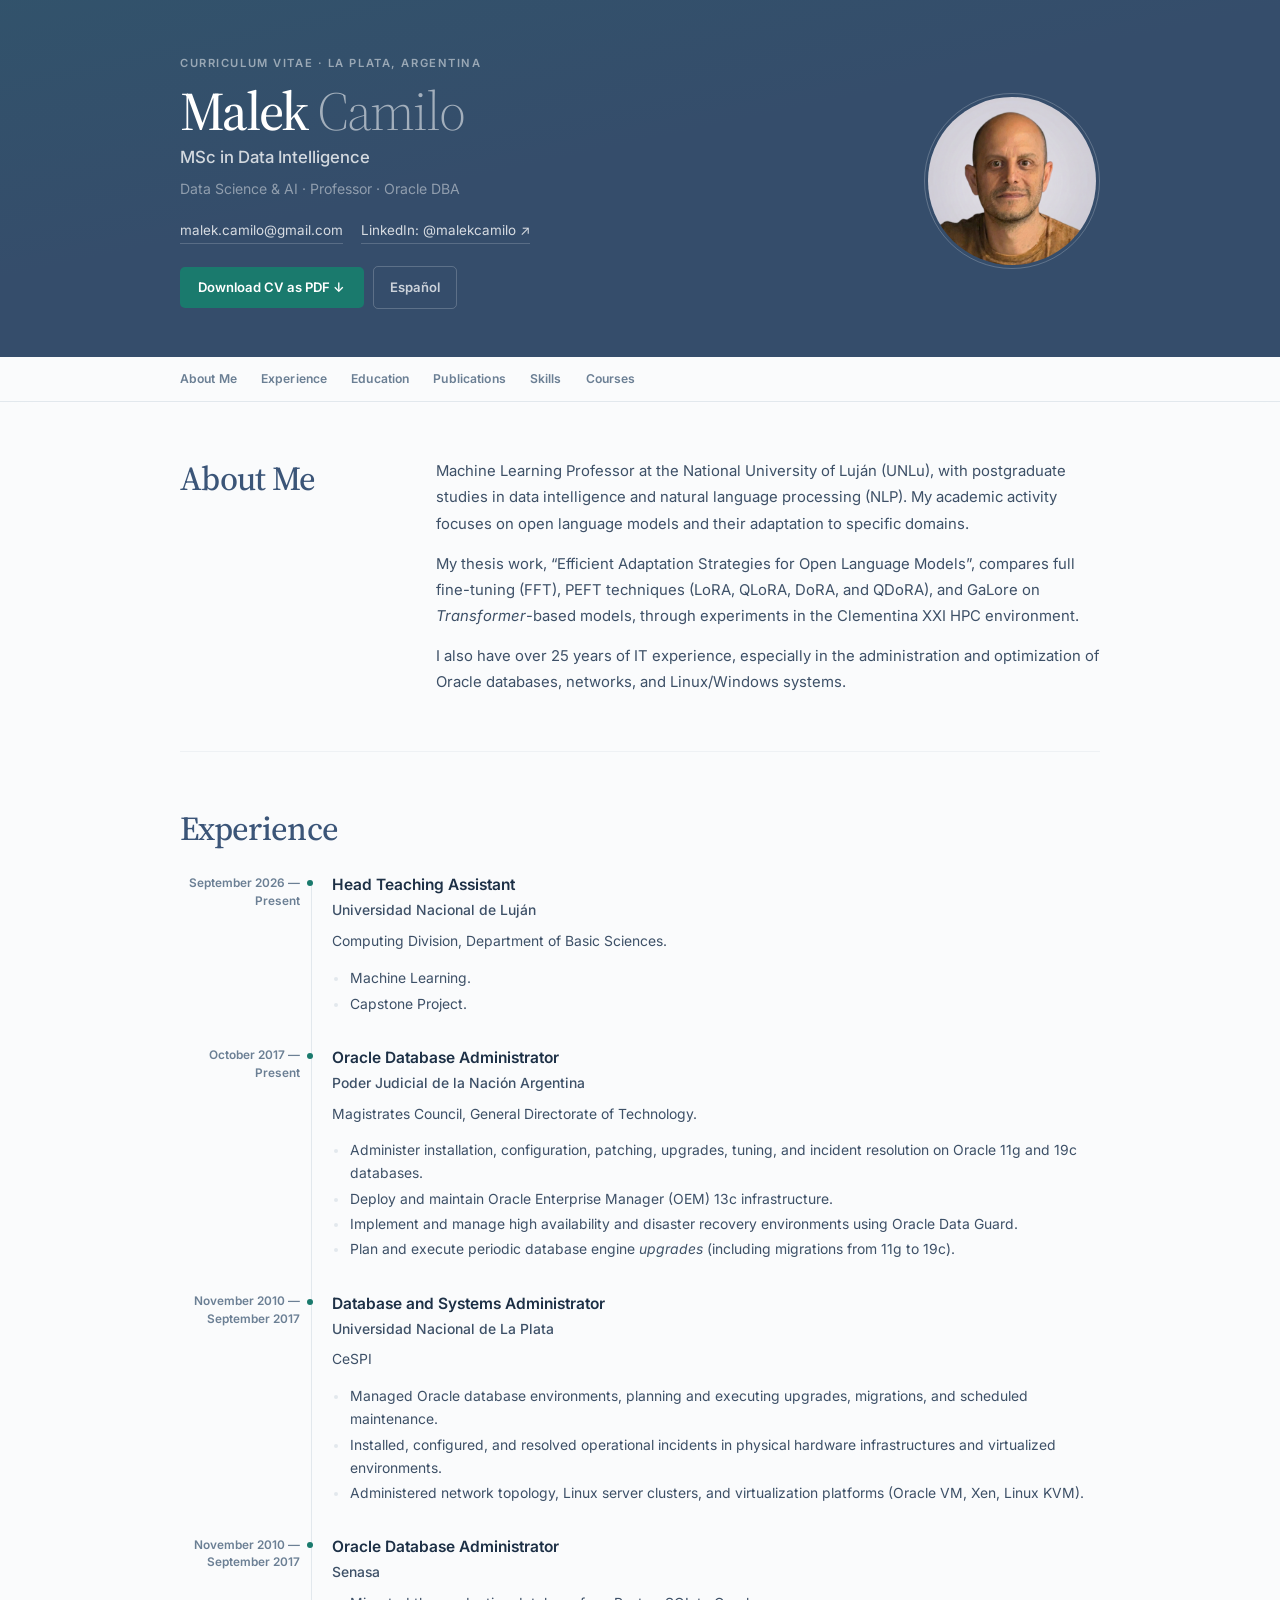
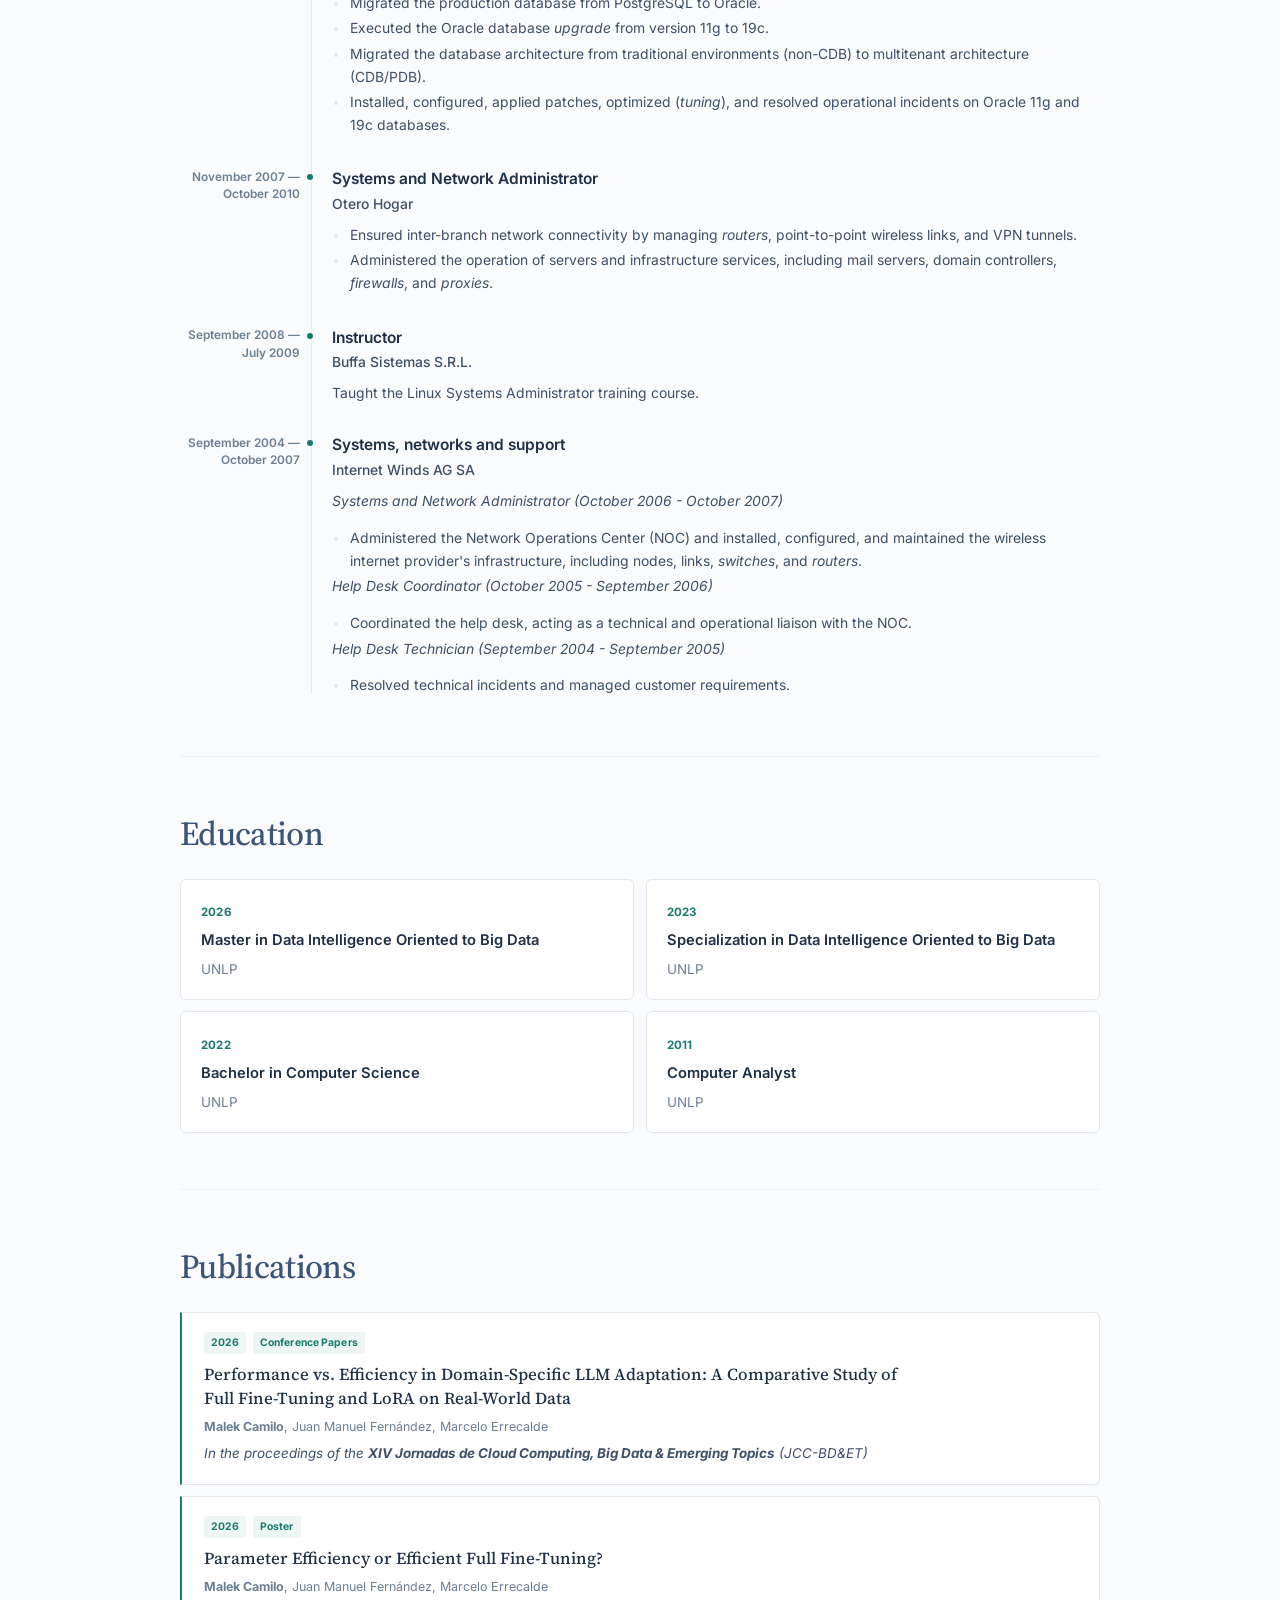
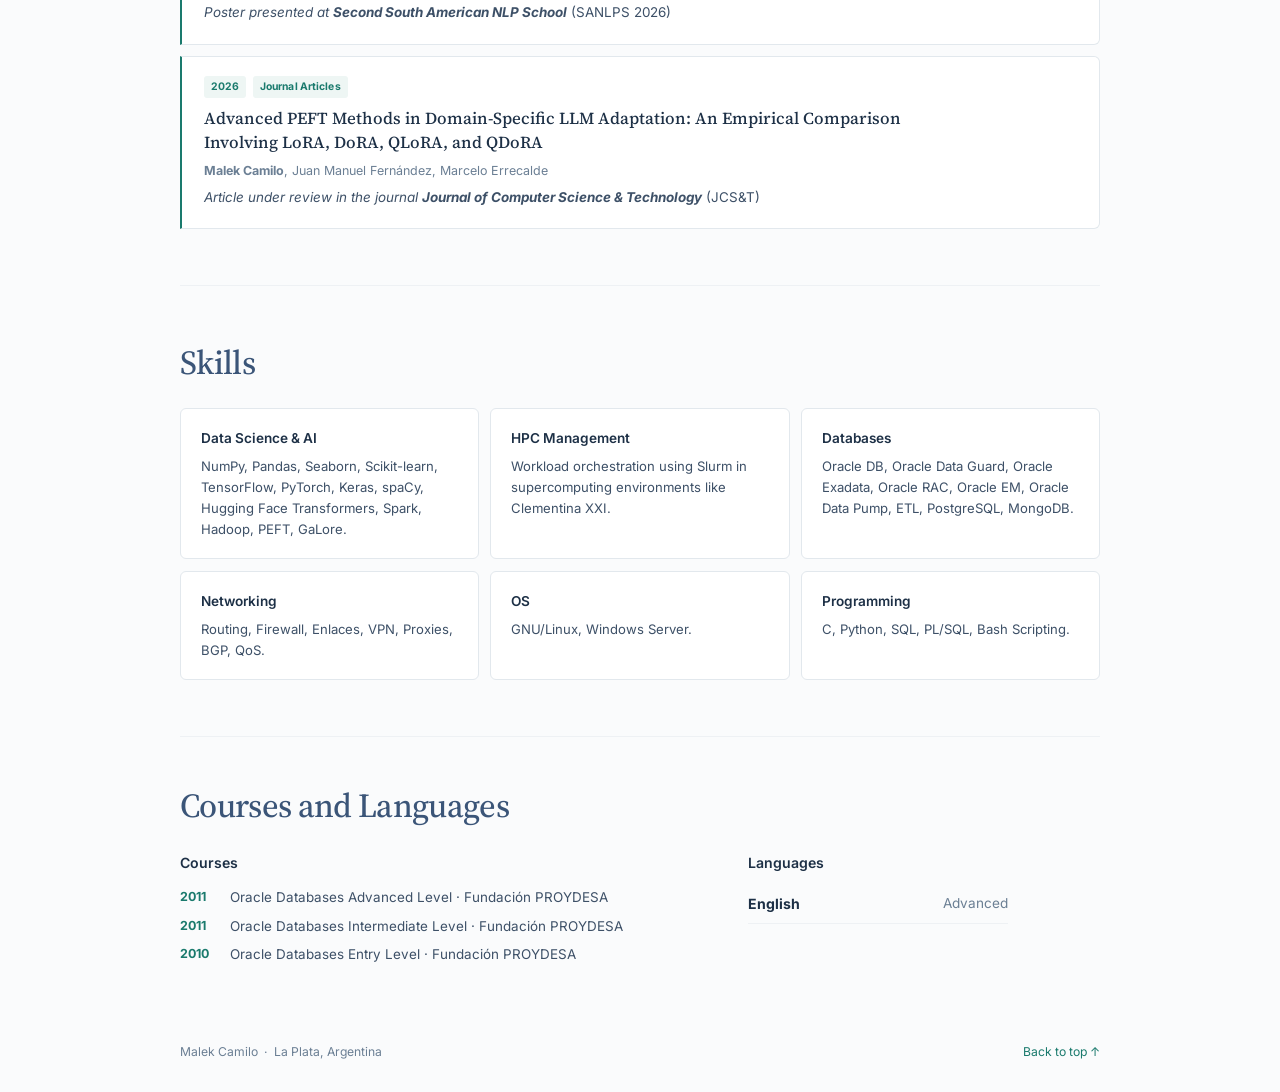
==== en.html @ 3cbecf5c "Publicar CV rev0.2" ====
<!doctype html>
<html lang="en">
<head>
  <meta charset="utf-8">
  <meta name="viewport" content="width=device-width, initial-scale=1">
  <meta name="theme-color" content="#354d6b">
  <meta name="description" content="Machine Learning Professor at the National University of Luján (UNLu), with postgraduate studies in data intelligence and natural language processing (NLP)">
  <meta property="og:title" content="Malek Camilo | CV">
  <meta property="og:description" content="Data Science &amp; AI · Professor · Oracle DBA">
  <title>Malek Camilo | CV</title>
  <link rel="preconnect" href="https://fonts.googleapis.com">
  <link rel="preconnect" href="https://fonts.gstatic.com" crossorigin>
  <link rel="stylesheet" href="styles.css">
</head>
<body>
  <a class="skip-link" href="#contenido">Skip to content</a>

  <header class="hero">
    <div class="hero-inner">
      <div class="hero-copy">
        <p class="eyebrow">Curriculum vitae · La Plata, Argentina</p>
        <h1>Malek <span>Camilo</span></h1>
        <p class="headline">MSc in Data Intelligence</p>
        <p class="hero-summary">Data Science &amp; AI · Professor · Oracle DBA</p>
        <div class="contact-links" aria-label="Contact information">
          <a href="mailto:malek.camilo@gmail.com">malek.camilo@gmail.com</a>
          <a href="https://www.linkedin.com/in/malekcamilo/" target="_blank" rel="noopener noreferrer">LinkedIn: @malekcamilo ↗</a>
        </div>
        <div class="hero-actions">
          <a class="download-button" href="cv_en.pdf" download>Download CV as PDF ↓</a>
          <a class="lang-button" href="index.html">Español</a>
        </div>
      </div>
      <figure class="portrait">
        <img src="assets/malek_gris_claro.png" alt="Portrait of Malek Camilo" width="400" height="400">
      </figure>
    </div>
  </header>

  <nav class="site-nav" aria-label="CV Sections">
    <div class="nav-inner"><a href="#perfil">About Me</a><a href="#experiencia">Experience</a><a href="#formacion">Education</a><a href="#publicaciones">Publications</a><a href="#habilidades">Skills</a><a href="#cursos">Courses</a></div>
  </nav>

  <main id="contenido" class="page">
    <section id="perfil" class="section profile-section"><div class="section-heading"><h2>About Me</h2></div><div class="profile-copy"><p>Machine Learning Professor at the National University of Luján (UNLu), with postgraduate studies in data intelligence and natural language processing (NLP). My academic activity focuses on open language models and their adaptation to specific domains.</p><p>My thesis work, “Efficient Adaptation Strategies for Open Language Models”, compares full fine-tuning (FFT), PEFT techniques (LoRA, QLoRA, DoRA, and QDoRA), and GaLore on <em>Transformer</em>-based models, through experiments in the Clementina XXI HPC environment.</p><p>I also have over 25 years of IT experience, especially in the administration and optimization of Oracle databases, networks, and Linux/Windows systems.</p></div></section>
<section id="experiencia" class="section"><div class="section-heading"><h2>Experience</h2></div><div class="timeline"><article class="timeline-item"><div class="timeline-date">September 2026 — Present</div><div class="timeline-content"><h3>Head Teaching Assistant</h3><p class="organization">Universidad Nacional de Luján</p><p>Computing Division, Department of Basic Sciences.</p><ul><li>Machine Learning.</li><li>Capstone Project.</li></ul></div></article><article class="timeline-item"><div class="timeline-date">October 2017 — Present</div><div class="timeline-content"><h3>Oracle Database Administrator</h3><p class="organization">Poder Judicial de la Nación Argentina</p><p>Magistrates Council, General Directorate of Technology.</p><ul><li>Administer installation, configuration, patching, upgrades, tuning, and incident resolution on Oracle 11g and 19c databases.</li><li>Deploy and maintain Oracle Enterprise Manager (OEM) 13c infrastructure.</li><li>Implement and manage high availability and disaster recovery environments using Oracle Data Guard.</li><li>Plan and execute periodic database engine <em>upgrades</em> (including migrations from 11g to 19c).</li></ul></div></article><article class="timeline-item"><div class="timeline-date">November 2010 — September 2017</div><div class="timeline-content"><h3>Database and Systems Administrator</h3><p class="organization">Universidad Nacional de La Plata</p><p>CeSPI</p><ul><li>Managed Oracle database environments, planning and executing upgrades, migrations, and scheduled maintenance.</li><li>Installed, configured, and resolved operational incidents in physical hardware infrastructures and virtualized environments.</li><li>Administered network topology, Linux server clusters, and virtualization platforms (Oracle VM, Xen, Linux KVM).</li></ul></div></article><article class="timeline-item"><div class="timeline-date">November 2010 — September 2017</div><div class="timeline-content"><h3>Oracle Database Administrator</h3><p class="organization">Senasa</p><ul><li>Migrated the production database from PostgreSQL to Oracle.</li><li>Executed the Oracle database <em>upgrade</em> from version 11g to 19c.</li><li>Migrated the database architecture from traditional environments (non-CDB) to multitenant architecture (CDB/PDB).</li><li>Installed, configured, applied patches, optimized (<em>tuning</em>), and resolved operational incidents on Oracle 11g and 19c databases.</li></ul></div></article><article class="timeline-item"><div class="timeline-date">November 2007 — October 2010</div><div class="timeline-content"><h3>Systems and Network Administrator</h3><p class="organization">Otero Hogar</p><ul><li>Ensured inter-branch network connectivity by managing <em>routers</em>, point-to-point wireless links, and VPN tunnels.</li><li>Administered the operation of servers and infrastructure services, including mail servers, domain controllers, <em>firewalls</em>, and <em>proxies</em>.</li></ul></div></article><article class="timeline-item"><div class="timeline-date">September 2008 — July 2009</div><div class="timeline-content"><h3>Instructor</h3><p class="organization">Buffa Sistemas S.R.L.</p><p>Taught the Linux Systems Administrator training course.</p></div></article><article class="timeline-item"><div class="timeline-date">September 2004 — October 2007</div><div class="timeline-content"><h3>Systems, networks and support</h3><p class="organization">Internet Winds AG SA</p><p><em>Systems and Network Administrator (October 2006 - October 2007)</em></p><ul><li>Administered the Network Operations Center (NOC) and installed, configured, and maintained the wireless internet provider&#x27;s infrastructure, including nodes, links, <em>switches</em>, and <em>routers</em>.</li></ul><p><em>Help Desk Coordinator (October 2005 - September 2006)</em></p><ul><li>Coordinated the help desk, acting as a technical and operational liaison with the NOC.</li></ul><p><em>Help Desk Technician (September 2004 - September 2005)</em></p><ul><li>Resolved technical incidents and managed customer requirements.</li></ul></div></article></div></section>
<section id="formacion" class="section"><div class="section-heading"><h2>Education</h2></div><div class="education-grid"><article class="education-card"><span class="year">2026</span><h3>Master in Data Intelligence Oriented to Big Data</h3><p>UNLP</p></article><article class="education-card"><span class="year">2023</span><h3>Specialization in Data Intelligence Oriented to Big Data</h3><p>UNLP</p></article><article class="education-card"><span class="year">2022</span><h3>Bachelor in Computer Science</h3><p>UNLP</p></article><article class="education-card"><span class="year">2011</span><h3>Computer Analyst</h3><p>UNLP</p></article></div></section>
<section id="publicaciones" class="section"><div class="section-heading"><h2>Publications</h2></div><div class="publication-list"><article class="publication-card"><div class="publication-meta"><span>2026</span><span>Conference Papers</span></div><h3>Performance vs. Efficiency in Domain-Specific LLM Adaptation: A Comparative Study of Full Fine-Tuning and LoRA on Real-World Data</h3><p class="authors"><strong>Malek Camilo</strong>, Juan Manuel Fernández, Marcelo Errecalde</p><p><em>In the proceedings of the <strong>XIV Jornadas de Cloud Computing, Big Data &amp; Emerging Topics</strong> (JCC-BD&amp;ET)</em></p></article><article class="publication-card"><div class="publication-meta"><span>2026</span><span>Poster</span></div><h3>Parameter Efficiency or Efficient Full Fine-Tuning?</h3><p class="authors"><strong>Malek Camilo</strong>, Juan Manuel Fernández, Marcelo Errecalde</p><p><em>Poster presented at <strong>Second South American NLP School</strong></em> (SANLPS 2026)</p></article><article class="publication-card"><div class="publication-meta"><span>2026</span><span>Journal Articles</span></div><h3>Advanced PEFT Methods in Domain-Specific LLM Adaptation: An Empirical Comparison Involving LoRA, DoRA, QLoRA, and QDoRA</h3><p class="authors"><strong>Malek Camilo</strong>, Juan Manuel Fernández, Marcelo Errecalde</p><p><em>Article under review in the journal <strong>Journal of Computer Science &amp; Technology</strong></em> (JCS&amp;T)</p></article></div></section>
<section id="habilidades" class="section"><div class="section-heading"><h2>Skills</h2></div><div class="skills-grid"><article class="skill-card"><h3>Data Science &amp; AI</h3><p>NumPy, Pandas, Seaborn, Scikit-learn, TensorFlow, PyTorch, Keras, spaCy, Hugging Face Transformers, Spark, Hadoop, PEFT, GaLore.</p></article><article class="skill-card"><h3>HPC Management</h3><p>Workload orchestration using Slurm in supercomputing environments like Clementina XXI.</p></article><article class="skill-card"><h3>Databases</h3><p>Oracle DB, Oracle Data Guard, Oracle Exadata, Oracle RAC, Oracle EM, Oracle Data Pump, ETL, PostgreSQL, MongoDB.</p></article><article class="skill-card"><h3>Networking</h3><p>Routing, Firewall, Enlaces, VPN, Proxies, BGP, QoS.</p></article><article class="skill-card"><h3>OS</h3><p>GNU/Linux, Windows Server.</p></article><article class="skill-card"><h3>Programming</h3><p>C, Python, SQL, PL/SQL, Bash Scripting.</p></article></div></section>
<section id="cursos" class="section compact-section"><div class="section-heading"><h2>Courses and Languages</h2></div><div class="two-column"><div><h3 class="subheading">Courses</h3><ul class="plain-list"><li><span>2011</span>Oracle Databases Advanced Level · Fundación PROYDESA</li><li><span>2011</span>Oracle Databases Intermediate Level · Fundación PROYDESA</li><li><span>2010</span>Oracle Databases Entry Level · Fundación PROYDESA</li></ul></div><div><h3 class="subheading">Languages</h3><p class="language-line"><strong>English</strong><span>Advanced</span></p></div></div></section>
  </main>

  <footer class="footer">
    <p>Malek Camilo <span>·</span> La Plata, Argentina</p>
    <a href="#contenido">Back to top ↑</a>
  </footer>
  <script>
    let currentPath = window.location.pathname;

    async function navigate(url, push = true) {
      const res = await fetch(url);
      if (!res.ok) throw new Error('Fetch failed');
      const text = await res.text();
      const doc = new DOMParser().parseFromString(text, 'text/html');
      
      const updateDOM = () => {
        document.title = doc.title;
        document.documentElement.lang = doc.documentElement.lang;
        document.querySelector('.hero-copy').innerHTML = doc.querySelector('.hero-copy').innerHTML;
        document.querySelector('nav').innerHTML = doc.querySelector('nav').innerHTML;
        document.querySelector('main').innerHTML = doc.querySelector('main').innerHTML;
        document.querySelector('.footer').innerHTML = doc.querySelector('.footer').innerHTML;
        if (push) {
          window.history.pushState({}, '', url);
        }
        currentPath = window.location.pathname;
      };

      if (document.startViewTransition) {
        document.startViewTransition(updateDOM);
      } else {
        updateDOM();
      }
    }

    document.addEventListener('click', async (e) => {
      const btn = e.target.closest('.lang-button');
      if (btn) {
        e.preventDefault();
        try {
          await navigate(btn.href);
        } catch (err) {
          window.location.href = btn.href;
        }
      }
    });

    window.addEventListener('popstate', () => {
      if (window.location.pathname !== currentPath) {
        currentPath = window.location.pathname;
        navigate(window.location.href, false).catch(() => {
          window.location.reload();
        });
      }
    });
  </script>
</body>
</html>
---- styles.css ----
@import url('https://fonts.googleapis.com/css2?family=Source+Serif+4:ital,opsz,wght@0,8..60,300;0,8..60,400;0,8..60,500;0,8..60,600;1,8..60,400&family=Inter:wght@400;500;600;700&display=swap');

:root {
  color-scheme: light;
  --navy: #3b5578;
  --ink: #1d3046;
  --body: #3d5067;
  --muted: #6b7f94;
  --accent: #1a7a6d;
  --accent-hover: #15655a;
  --accent-bg: #eef6f4;
  --paper: #fafbfc;
  --card: #ffffff;
  --line: #e2e8ed;
  --line-light: #eef1f4;
  --white: #ffffff;
  --hero-bg: #354d6b;
  --serif: 'Source Serif 4', Georgia, 'Times New Roman', serif;
  --sans: Inter, 'Segoe UI', Roboto, Arial, sans-serif;
  --page-width: 920px;
  --page-gutter: 2rem;
}

*, *::before, *::after { box-sizing: border-box; }

html {
  scroll-behavior: smooth;
  scroll-padding-top: 4rem;
}

body {
  margin: 0;
  background: var(--paper);
  color: var(--body);
  font-family: var(--sans);
  font-size: 15.5px;
  line-height: 1.72;
  -webkit-font-smoothing: antialiased;
  text-rendering: optimizeLegibility;
}

a { color: inherit; }
a:focus-visible, button:focus-visible {
  outline: 2px solid var(--accent);
  outline-offset: 3px;
}

.skip-link {
  position: absolute;
  z-index: 10;
  top: -4rem;
  left: 1rem;
  padding: .6rem 1rem;
  background: var(--white);
  color: var(--navy);
  border-radius: 4px;
  font-size: .85rem;
}
.skip-link:focus { top: 1rem; }

/* ── Hero ── */
.hero {
  position: relative;
  background: var(--hero-bg);
  color: var(--white);
  overflow: hidden;
}
.hero::before {
  content: '';
  position: absolute;
  inset: 0;
  background:
    linear-gradient(168deg,
      rgba(26, 122, 109, .12) 0%,
      transparent 45%);
  pointer-events: none;
}
.hero-inner {
  position: relative;
  z-index: 1;
  display: grid;
  grid-template-columns: minmax(0, 1fr) auto;
  gap: 3rem;
  align-items: center;
  width: min(var(--page-width), calc(100% - var(--page-gutter) * 2));
  margin: 0 auto;
  padding: 3.4rem 0 3rem;
}
.portrait {
  width: 11rem;
  aspect-ratio: 1;
  margin: 0;
  padding: 3px;
  border: 1px solid rgba(255,255,255,.22);
  border-radius: 50%;
}
.portrait img {
  display: block;
  width: 100%;
  height: 100%;
  border-radius: 50%;
  object-fit: cover;
  object-position: center 41%;
  view-transition-name: hero-portrait;
}
.eyebrow {
  margin: 0 0 .5rem;
  font-size: .7rem;
  font-weight: 600;
  letter-spacing: .14em;
  text-transform: uppercase;
  color: rgba(255,255,255,.5);
}
h1, h2, h3, p { margin-top: 0; }
h1 {
  margin-bottom: .12rem;
  font-family: var(--serif);
  font-size: clamp(2.4rem, 4.5vw, 3.4rem);
  font-weight: 500;
  letter-spacing: -.035em;
  line-height: 1.1;
}
h1 span { color: rgba(255,255,255,.55); font-weight: 300; }
.headline {
  margin-bottom: .3rem;
  color: rgba(255,255,255,.78);
  font-size: 1.05rem;
  font-weight: 500;
}
.hero-summary {
  margin-bottom: 1.1rem;
  color: rgba(255,255,255,.45);
  font-size: .88rem;
}
.contact-links {
  display: flex;
  flex-wrap: wrap;
  gap: .4rem 1.1rem;
}
.contact-links a {
  color: rgba(255,255,255,.8);
  font-size: .84rem;
  text-decoration: none;
  border-bottom: 1px solid rgba(255,255,255,.18);
  padding-bottom: 1px;
  transition: color .15s, border-color .15s;
}
.contact-links a:hover {
  color: #fff;
  border-color: rgba(255,255,255,.5);
}
.hero-actions {
  display: flex;
  flex-wrap: wrap;
  align-items: center;
  gap: .6rem;
  margin-top: 1.4rem;
}
.download-button {
  display: inline-block;
  padding: .6rem 1.15rem;
  border: none;
  border-radius: 5px;
  background: var(--accent);
  color: #fff;
  font: inherit;
  font-size: .82rem;
  font-weight: 600;
  text-decoration: none;
  cursor: pointer;
  transition: background .15s;
}
.download-button:hover { background: var(--accent-hover); }
.lang-button {
  display: inline-block;
  padding: .55rem 1rem;
  border: 1px solid rgba(255,255,255,.2);
  border-radius: 5px;
  background: transparent;
  color: rgba(255,255,255,.75);
  font: inherit;
  font-size: .82rem;
  font-weight: 600;
  text-decoration: none;
  cursor: pointer;
  transition: color .15s, border-color .15s, background .15s;
}
.lang-button:hover {
  color: #fff;
  border-color: rgba(255,255,255,.45);
  background: rgba(255,255,255,.06);
}

/* ── Navigation ── */
.site-nav {
  position: sticky;
  z-index: 5;
  top: 0;
  border-bottom: 1px solid var(--line);
  background: rgba(250, 251, 252, .92);
  backdrop-filter: blur(14px);
  -webkit-backdrop-filter: blur(14px);
}
.nav-inner {
  display: flex;
  width: min(var(--page-width), calc(100% - var(--page-gutter) * 2));
  margin: 0 auto;
  gap: 1.5rem;
  overflow-x: auto;
  scrollbar-width: thin;
}
.nav-inner a {
  flex: 0 0 auto;
  padding: .75rem 0;
  color: var(--muted);
  font-size: .76rem;
  font-weight: 600;
  text-decoration: none;
  letter-spacing: .01em;
  transition: color .12s;
}
.nav-inner a:hover { color: var(--accent); }

/* ── Page layout ── */
.page {
  width: min(var(--page-width), calc(100% - var(--page-gutter) * 2));
  margin: 0 auto;
}
.section {
  padding: 3.5rem 0;
  border-bottom: 1px solid var(--line-light);
}
.section:last-child { border-bottom: none; }
.section-heading { margin-bottom: 1.6rem; }
h2 {
  margin-bottom: 0;
  color: var(--navy);
  font-family: var(--serif);
  font-size: clamp(1.65rem, 2.8vw, 2.1rem);
  font-weight: 500;
  letter-spacing: -.02em;
  line-height: 1.2;
}

/* ── Profile ── */
.profile-section {
  display: grid;
  grid-template-columns: minmax(160px, .65fr) minmax(0, 2fr);
  gap: 2.5rem;
}
.profile-section .section-heading { margin-bottom: 0; }
.profile-copy p {
  margin-bottom: .9rem;
  color: var(--body);
  font-size: .93rem;
  line-height: 1.75;
}
.profile-copy p:last-child { margin-bottom: 0; }

/* ── Timeline (Experience) ── */
.timeline { position: relative; }
.timeline::before {
  position: absolute;
  top: .35rem;
  bottom: .35rem;
  left: 8.2rem;
  width: 1px;
  background: var(--line);
  content: '';
}
.timeline-item {
  position: relative;
  display: grid;
  grid-template-columns: 7.5rem minmax(0, 1fr);
  gap: 2rem;
  padding-bottom: 1.8rem;
}
.timeline-item:last-child { padding-bottom: 0; }
.timeline-item::before {
  position: absolute;
  top: .38rem;
  left: 7.95rem;
  width: 6px;
  height: 6px;
  border-radius: 50%;
  background: var(--accent);
  content: '';
}
.timeline-date {
  padding-top: .03rem;
  color: var(--muted);
  font-size: .74rem;
  font-weight: 600;
  line-height: 1.5;
  text-align: right;
}
.timeline-content h3 {
  margin-bottom: .2rem;
  color: var(--ink);
  font-size: .97rem;
  font-weight: 600;
  line-height: 1.4;
}
.organization {
  margin-bottom: .5rem;
  color: var(--muted);
  font-size: .84rem;
  font-weight: 500;
}
.timeline-content p, .timeline-content li {
  color: var(--body);
  font-size: .87rem;
  line-height: 1.65;
}
.timeline-content p:last-child { margin-bottom: 0; }
.timeline-content ul { margin: .4rem 0 0; padding-left: 1.05rem; }
.timeline-content li { margin: .15rem 0; padding-left: .1rem; }
.timeline-content li::marker { color: var(--line); }

/* ── Education ── */
.education-grid {
  display: grid;
  grid-template-columns: repeat(2, minmax(0, 1fr));
  gap: .7rem;
}
.education-card {
  padding: 1.15rem 1.25rem;
  border: 1px solid var(--line);
  border-radius: 6px;
  background: var(--card);
}
.year {
  display: inline-block;
  margin-bottom: .35rem;
  color: var(--accent);
  font-size: .72rem;
  font-weight: 700;
  letter-spacing: .02em;
}
.education-card h3 {
  margin-bottom: .25rem;
  color: var(--ink);
  font-size: .92rem;
  font-weight: 600;
}
.education-card p { margin-bottom: 0; color: var(--muted); font-size: .84rem; }

/* ── Publications ── */
.publication-list { display: grid; gap: .7rem; }
.publication-card {
  padding: 1.2rem 1.35rem;
  border: 1px solid var(--line);
  border-left: 2px solid var(--accent);
  border-radius: 0 6px 6px 0;
  background: var(--card);
}
.publication-meta {
  display: flex;
  flex-wrap: wrap;
  gap: .4rem;
  margin-bottom: .55rem;
}
.publication-meta span {
  padding: .12rem .45rem;
  border-radius: 3px;
  background: var(--accent-bg);
  color: var(--accent);
  font-size: .65rem;
  font-weight: 700;
  letter-spacing: .01em;
}
.publication-card h3 {
  max-width: 700px;
  margin-bottom: .3rem;
  font-family: var(--serif);
  font-size: 1.05rem;
  font-weight: 500;
  color: var(--ink);
  line-height: 1.45;
}
.publication-card p { margin-bottom: .25rem; color: var(--body); font-size: .84rem; }
.publication-card p:last-child { margin-bottom: 0; }
.authors { font-size: .78rem !important; color: var(--muted) !important; }

/* ── Skills ── */
.skills-grid {
  display: grid;
  grid-template-columns: repeat(3, minmax(0, 1fr));
  gap: .7rem;
}
.skill-card {
  padding: 1.15rem 1.25rem;
  border: 1px solid var(--line);
  border-radius: 6px;
  background: var(--card);
}
.skill-card h3 {
  margin-bottom: .35rem;
  color: var(--ink);
  font-size: .85rem;
  font-weight: 600;
}
.skill-card p {
  margin-bottom: 0;
  color: var(--body);
  font-size: .82rem;
  line-height: 1.6;
}

/* ── Courses & Languages ── */
.compact-section { padding-top: 3rem; padding-bottom: 3rem; }
.two-column { display: grid; grid-template-columns: 1.5fr 1fr; gap: 2.5rem; }
.subheading {
  margin-bottom: .65rem;
  color: var(--ink);
  font-size: .88rem;
  font-weight: 600;
}
.plain-list { margin: 0; padding: 0; list-style: none; }
.plain-list li {
  display: flex;
  gap: .7rem;
  margin: .35rem 0;
  color: var(--body);
  font-size: .84rem;
}
.plain-list li span {
  flex: 0 0 2.4rem;
  color: var(--accent);
  font-weight: 700;
  font-size: .78rem;
}
.language-line {
  display: flex;
  justify-content: space-between;
  max-width: 260px;
  padding: .4rem 0;
  border-bottom: 1px solid var(--line-light);
}
.language-line strong { color: var(--ink); font-size: .88rem; }
.language-line span { color: var(--muted); font-size: .85rem; }

/* ── References ── */
.references-grid {
  display: grid;
  grid-template-columns: repeat(2, minmax(0, 1fr));
  gap: .7rem;
}
.reference-card {
  padding: .95rem 1.1rem;
  border: 1px solid var(--line);
  border-radius: 6px;
  background: var(--card);
}
.reference-card h3 { margin-bottom: .1rem; color: var(--ink); font-size: .88rem; font-weight: 600; }
.reference-card p { margin-bottom: .25rem; color: var(--muted); font-size: .78rem; }
.reference-card .contact-note { color: var(--accent); font-size: .8rem; font-weight: 600; }
.small-caps { font-variant: small-caps; }
.generic-list > * { margin-bottom: .7rem; }

/* ── Footer ── */
.footer {
  display: flex;
  justify-content: space-between;
  width: min(var(--page-width), calc(100% - var(--page-gutter) * 2));
  margin: 0 auto;
  padding: 1.4rem 0 1.8rem;
  color: var(--muted);
  font-size: .76rem;
}
.footer p { margin-bottom: 0; }
.footer p span { padding: 0 .2rem; }
.footer a { color: var(--accent); text-decoration: none; }

/* ── Responsive ── */
@media (max-width: 760px) {
  .hero-inner {
    grid-template-columns: minmax(0, 1fr) 7rem;
    gap: 1.5rem;
    padding: 2.6rem 0 2.2rem;
  }
  .portrait { width: 7rem; }
  .nav-inner { gap: 1.1rem; }
  .page, .footer,
  .hero-inner, .nav-inner {
    width: min(calc(100% - 1.5rem * 2), var(--page-width));
  }
  .section { padding: 2.8rem 0; }
  .profile-section { grid-template-columns: 1fr; gap: 1rem; }
  .timeline::before { left: .18rem; }
  .timeline-item { grid-template-columns: 1fr; gap: .3rem; padding: 0 0 1.5rem 1.2rem; }
  .timeline-item::before { left: -.05rem; }
  .timeline-date { text-align: left; font-size: .72rem; }
  .education-grid { grid-template-columns: 1fr; }
  .skills-grid { grid-template-columns: repeat(2, minmax(0, 1fr)); }
  .two-column { grid-template-columns: 1fr; gap: 1.3rem; }
}
@media (max-width: 480px) {
  body { font-size: 15px; }
  .hero-inner { grid-template-columns: 1fr; }
  .portrait { grid-row: 1; width: 5.5rem; }
  .hero-copy { grid-row: 2; }
  h1 { font-size: 2.3rem; }
  .contact-links { flex-direction: column; gap: .3rem; }
  .skills-grid, .references-grid { grid-template-columns: 1fr; }
  .publication-card { padding: 1rem; }
  .footer { flex-direction: column; align-items: flex-start; gap: .6rem; }
}

/* ── Print ── */
@media print {
  @page { size: A4; margin: 14mm 15mm; }
  body { background: #fff; color: #1d3046; font-size: 10pt; line-height: 1.48; }
  .hero { print-color-adjust: exact; -webkit-print-color-adjust: exact; }
  .hero-inner { width: 100%; min-height: 0; grid-template-columns: 1fr 3.5rem; gap: .8rem; padding: 1.2rem 0; }
  .portrait { width: 3.5rem; padding: 2px; }
  .site-nav, .hero-actions, .skip-link, .footer a { display: none !important; }
  .page, .footer { width: 100%; }
  .section { padding: 1.3rem 0; break-inside: auto; }
  .section-heading { margin-bottom: .8rem; }
  h1 { font-size: 26pt; }
  h2 { font-size: 18pt; }
  .timeline-item, .education-card, .publication-card, .skill-card, .reference-card { break-inside: avoid; }
  .timeline-item { gap: 1.2rem; padding-bottom: .8rem; }
  .timeline::before { left: 7rem; }
  .timeline-item::before { left: 6.75rem; }
  .timeline-item { grid-template-columns: 6.3rem 1fr; }
  a { color: inherit; }
  .footer { padding-top: .8rem; }
}
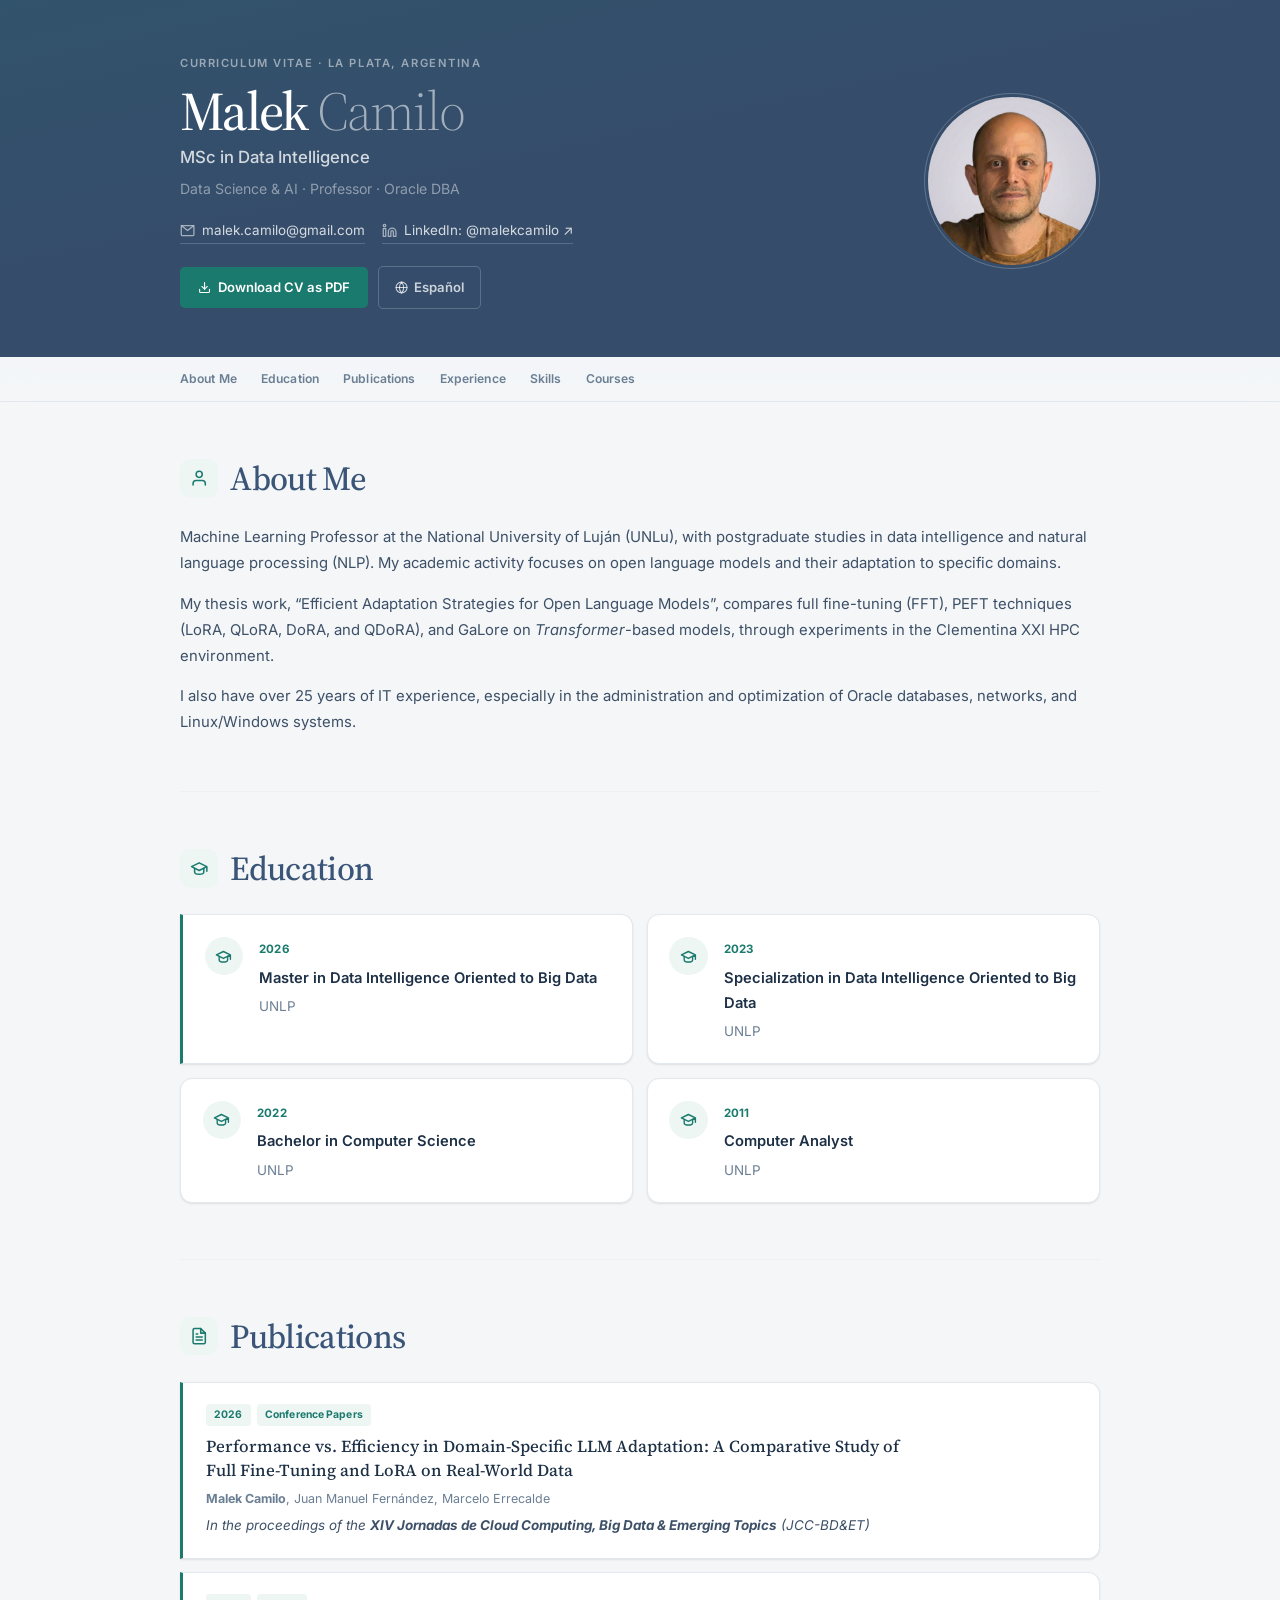
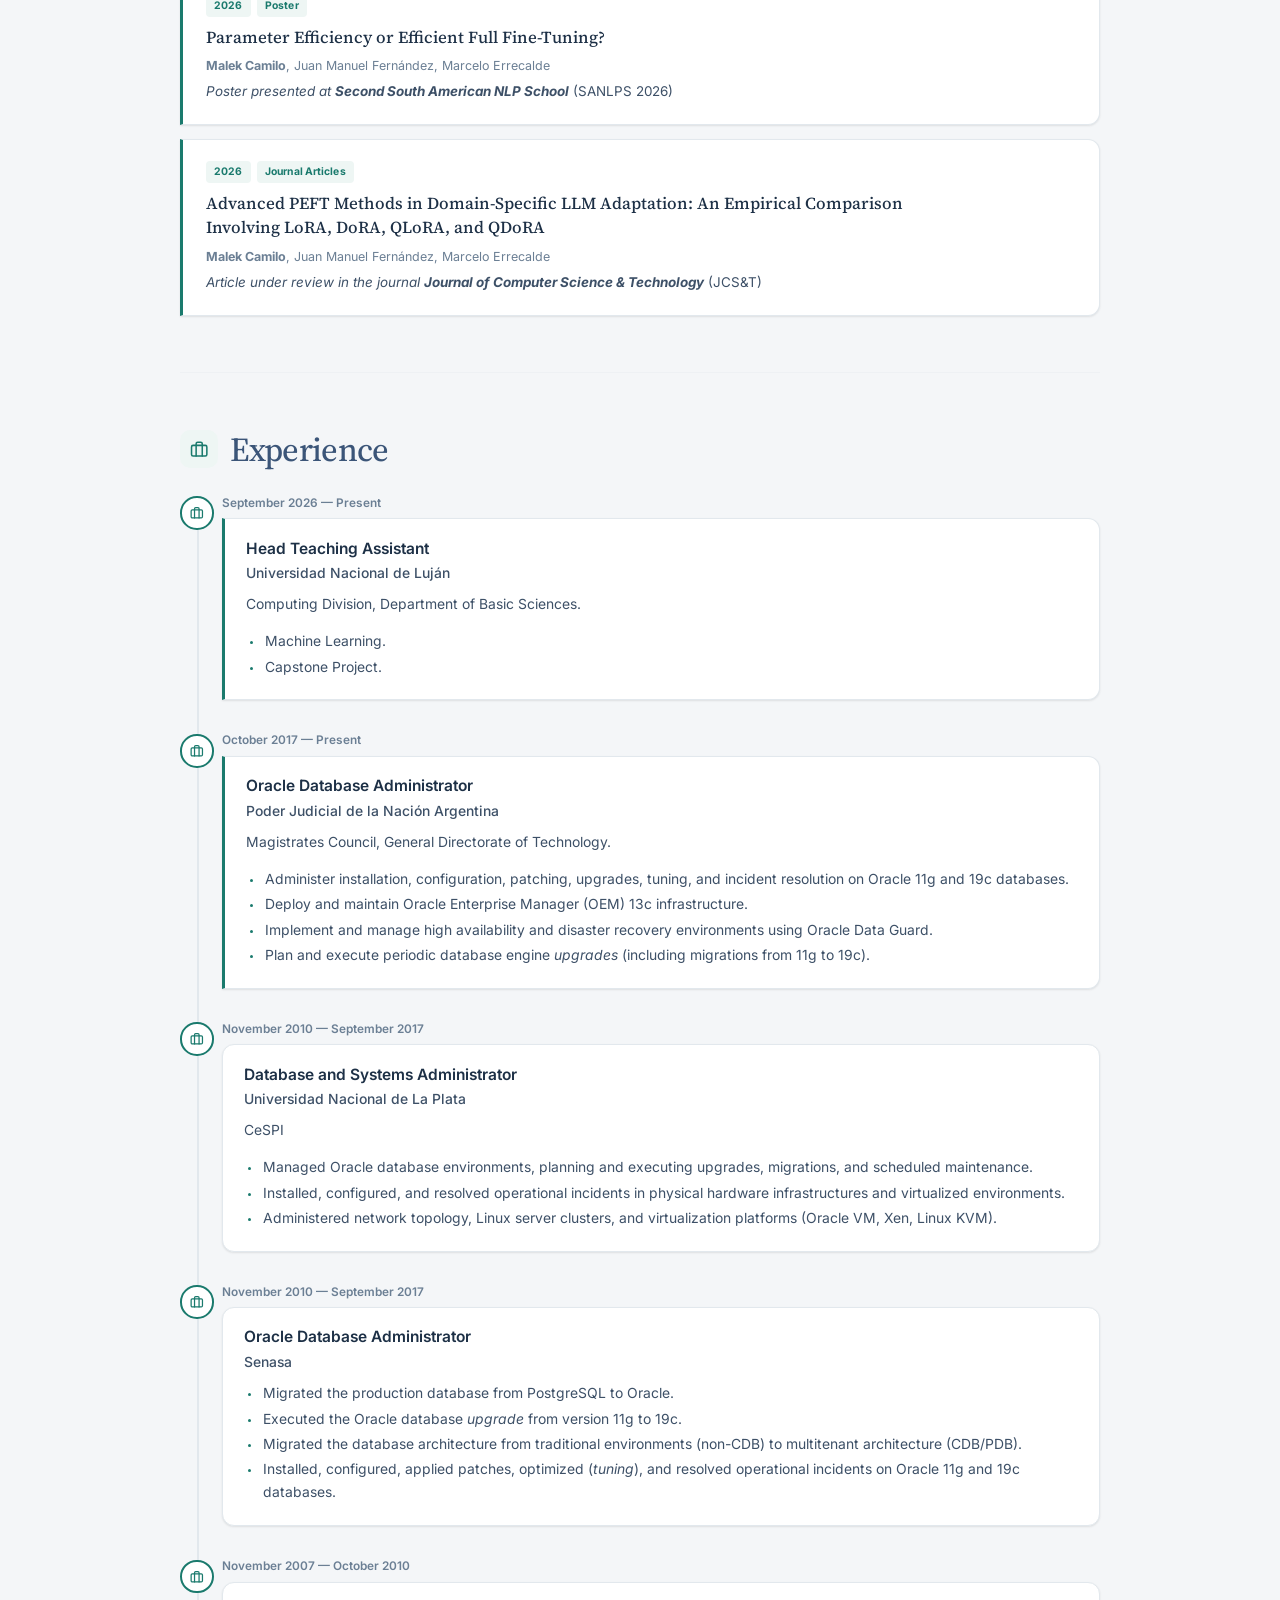
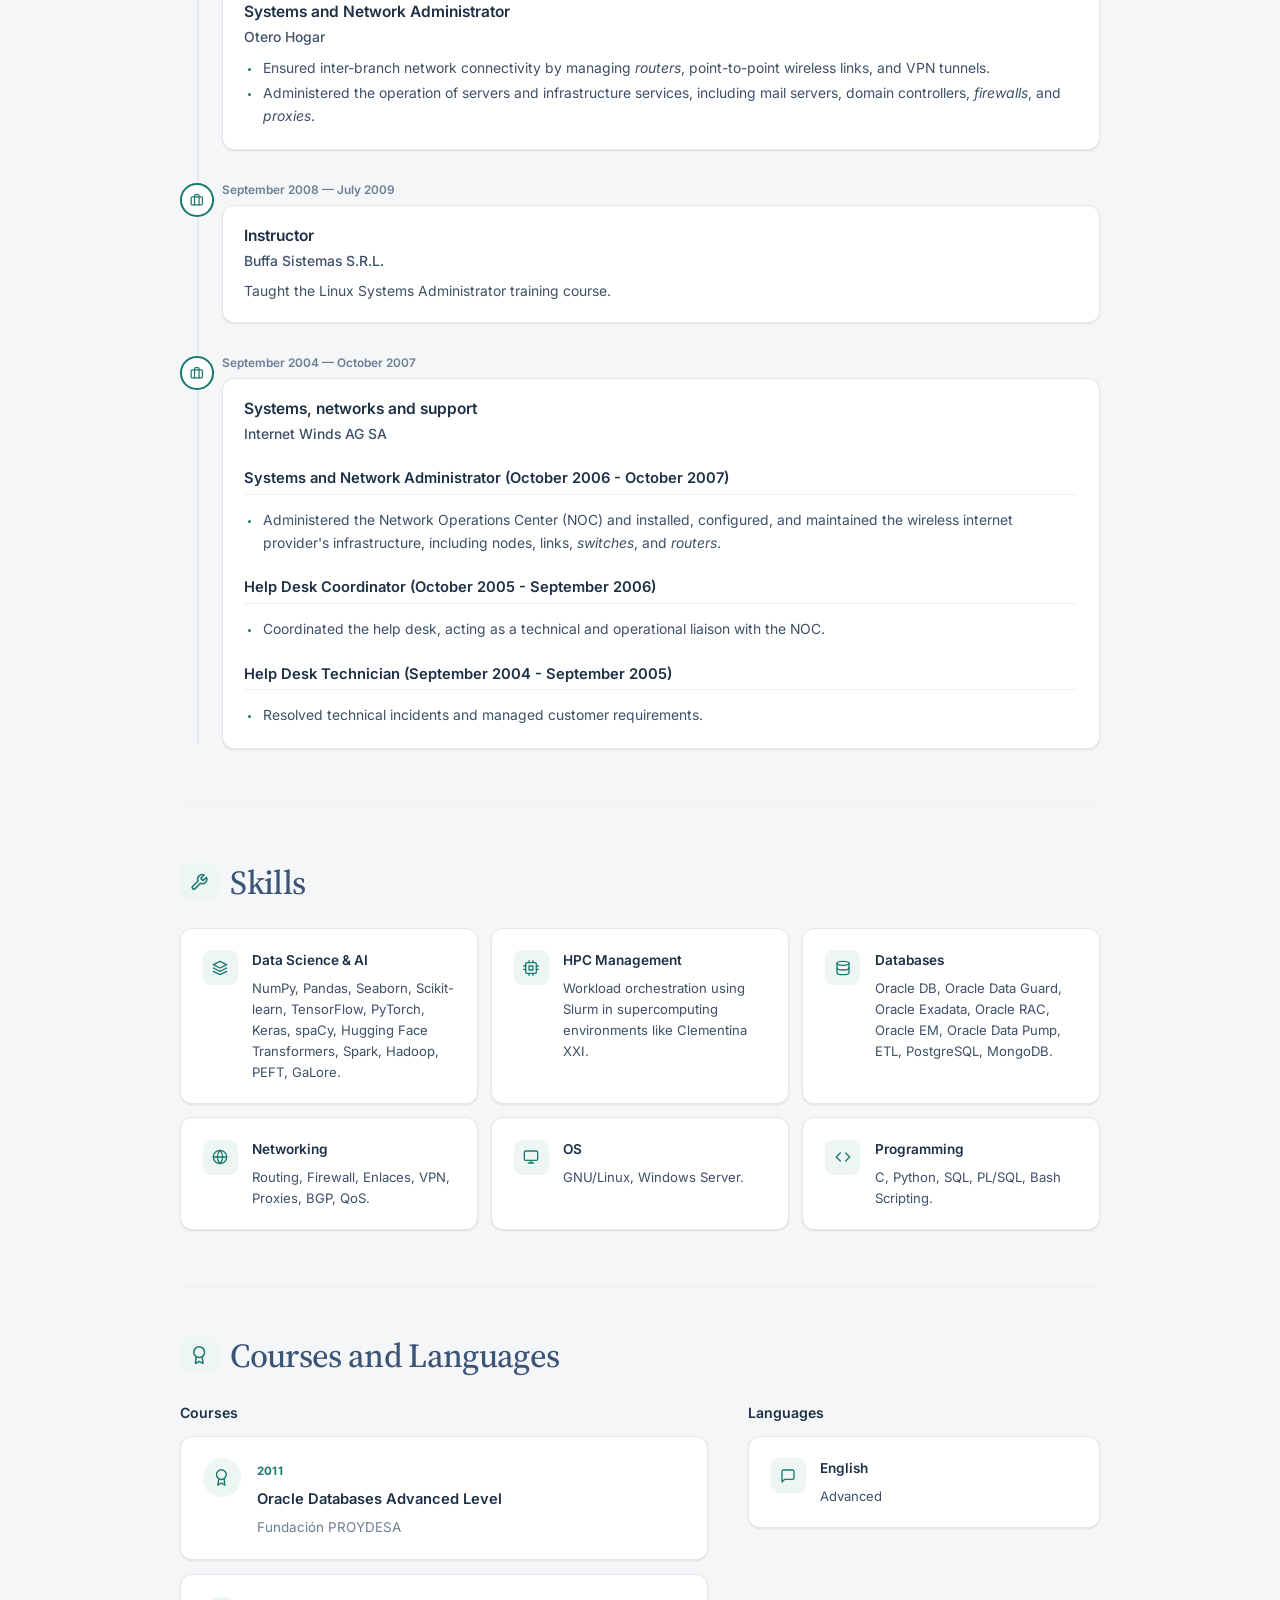
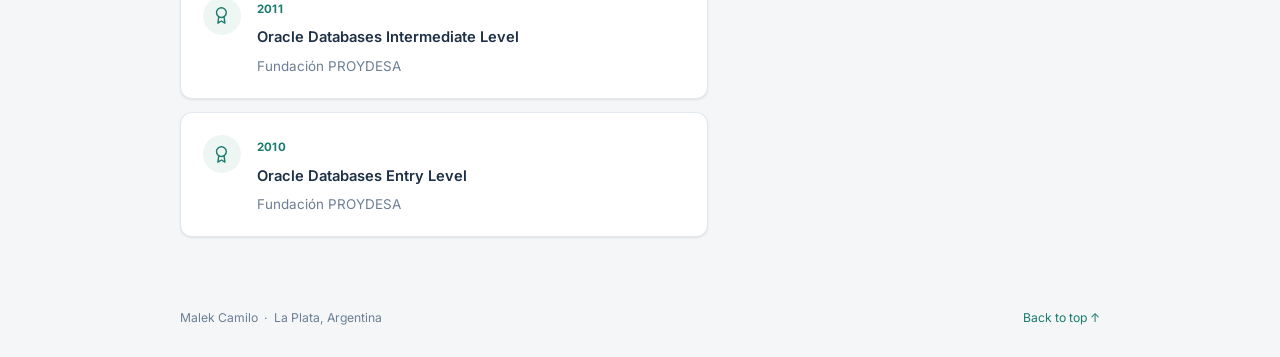
==== commit 3dbd6f6d: "Publicar CV rev0.3" ====
--- a/en.html
+++ b/en.html
@@ -10,7 +10,7 @@
   <title>Malek Camilo | CV</title>
   <link rel="preconnect" href="https://fonts.googleapis.com">
   <link rel="preconnect" href="https://fonts.gstatic.com" crossorigin>
-  <link rel="stylesheet" href="styles.css">
+  <link rel="stylesheet" href="styles.css?v=4">
 </head>
 <body>
   <a class="skip-link" href="#contenido">Skip to content</a>
@@ -23,12 +23,12 @@
         <p class="headline">MSc in Data Intelligence</p>
         <p class="hero-summary">Data Science &amp; AI · Professor · Oracle DBA</p>
         <div class="contact-links" aria-label="Contact information">
-          <a href="mailto:malek.camilo@gmail.com">malek.camilo@gmail.com</a>
-          <a href="https://www.linkedin.com/in/malekcamilo/" target="_blank" rel="noopener noreferrer">LinkedIn: @malekcamilo ↗</a>
+          <a href="mailto:malek.camilo@gmail.com"><span class="icon"><svg viewBox="0 0 24 24"><rect x="2" y="4" width="20" height="16" rx="2"/><path d="M22 4l-10 8L2 4"/></svg></span>malek.camilo@gmail.com</a>
+          <a href="https://www.linkedin.com/in/malekcamilo/" target="_blank" rel="noopener noreferrer"><span class="icon"><svg viewBox="0 0 24 24"><path d="M16 8a6 6 0 0 1 6 6v7h-4v-7a2 2 0 0 0-4 0v7h-4v-7a6 6 0 0 1 6-6z"/><rect x="2" y="9" width="4" height="12"/><circle cx="4" cy="4" r="2"/></svg></span>LinkedIn: @malekcamilo ↗</a>
         </div>
         <div class="hero-actions">
-          <a class="download-button" href="cv_en.pdf" download>Download CV as PDF ↓</a>
-          <a class="lang-button" href="index.html">Español</a>
+          <a class="download-button" href="cv_en.pdf" download><span class="icon"><svg viewBox="0 0 24 24"><path d="M21 15v4a2 2 0 0 1-2 2H5a2 2 0 0 1-2-2v-4"/><polyline points="7 10 12 15 17 10"/><line x1="12" y1="15" x2="12" y2="3"/></svg></span>Download CV as PDF</a>
+          <a class="lang-button" href="index.html"><span class="icon"><svg viewBox="0 0 24 24"><circle cx="12" cy="12" r="10"/><line x1="2" y1="12" x2="22" y2="12"/><path d="M12 2a15.3 15.3 0 0 1 4 10 15.3 15.3 0 0 1-4 10 15.3 15.3 0 0 1-4-10 15.3 15.3 0 0 1 4-10z"/></svg></span>Español</a>
         </div>
       </div>
       <figure class="portrait">
@@ -38,16 +38,16 @@
   </header>
 
   <nav class="site-nav" aria-label="CV Sections">
-    <div class="nav-inner"><a href="#perfil">About Me</a><a href="#experiencia">Experience</a><a href="#formacion">Education</a><a href="#publicaciones">Publications</a><a href="#habilidades">Skills</a><a href="#cursos">Courses</a></div>
+    <div class="nav-inner"><a href="#perfil">About Me</a><a href="#formacion">Education</a><a href="#publicaciones">Publications</a><a href="#experiencia">Experience</a><a href="#habilidades">Skills</a><a href="#cursos">Courses</a></div>
   </nav>
 
   <main id="contenido" class="page">
-    <section id="perfil" class="section profile-section"><div class="section-heading"><h2>About Me</h2></div><div class="profile-copy"><p>Machine Learning Professor at the National University of Luján (UNLu), with postgraduate studies in data intelligence and natural language processing (NLP). My academic activity focuses on open language models and their adaptation to specific domains.</p><p>My thesis work, “Efficient Adaptation Strategies for Open Language Models”, compares full fine-tuning (FFT), PEFT techniques (LoRA, QLoRA, DoRA, and QDoRA), and GaLore on <em>Transformer</em>-based models, through experiments in the Clementina XXI HPC environment.</p><p>I also have over 25 years of IT experience, especially in the administration and optimization of Oracle databases, networks, and Linux/Windows systems.</p></div></section>
-<section id="experiencia" class="section"><div class="section-heading"><h2>Experience</h2></div><div class="timeline"><article class="timeline-item"><div class="timeline-date">September 2026 — Present</div><div class="timeline-content"><h3>Head Teaching Assistant</h3><p class="organization">Universidad Nacional de Luján</p><p>Computing Division, Department of Basic Sciences.</p><ul><li>Machine Learning.</li><li>Capstone Project.</li></ul></div></article><article class="timeline-item"><div class="timeline-date">October 2017 — Present</div><div class="timeline-content"><h3>Oracle Database Administrator</h3><p class="organization">Poder Judicial de la Nación Argentina</p><p>Magistrates Council, General Directorate of Technology.</p><ul><li>Administer installation, configuration, patching, upgrades, tuning, and incident resolution on Oracle 11g and 19c databases.</li><li>Deploy and maintain Oracle Enterprise Manager (OEM) 13c infrastructure.</li><li>Implement and manage high availability and disaster recovery environments using Oracle Data Guard.</li><li>Plan and execute periodic database engine <em>upgrades</em> (including migrations from 11g to 19c).</li></ul></div></article><article class="timeline-item"><div class="timeline-date">November 2010 — September 2017</div><div class="timeline-content"><h3>Database and Systems Administrator</h3><p class="organization">Universidad Nacional de La Plata</p><p>CeSPI</p><ul><li>Managed Oracle database environments, planning and executing upgrades, migrations, and scheduled maintenance.</li><li>Installed, configured, and resolved operational incidents in physical hardware infrastructures and virtualized environments.</li><li>Administered network topology, Linux server clusters, and virtualization platforms (Oracle VM, Xen, Linux KVM).</li></ul></div></article><article class="timeline-item"><div class="timeline-date">November 2010 — September 2017</div><div class="timeline-content"><h3>Oracle Database Administrator</h3><p class="organization">Senasa</p><ul><li>Migrated the production database from PostgreSQL to Oracle.</li><li>Executed the Oracle database <em>upgrade</em> from version 11g to 19c.</li><li>Migrated the database architecture from traditional environments (non-CDB) to multitenant architecture (CDB/PDB).</li><li>Installed, configured, applied patches, optimized (<em>tuning</em>), and resolved operational incidents on Oracle 11g and 19c databases.</li></ul></div></article><article class="timeline-item"><div class="timeline-date">November 2007 — October 2010</div><div class="timeline-content"><h3>Systems and Network Administrator</h3><p class="organization">Otero Hogar</p><ul><li>Ensured inter-branch network connectivity by managing <em>routers</em>, point-to-point wireless links, and VPN tunnels.</li><li>Administered the operation of servers and infrastructure services, including mail servers, domain controllers, <em>firewalls</em>, and <em>proxies</em>.</li></ul></div></article><article class="timeline-item"><div class="timeline-date">September 2008 — July 2009</div><div class="timeline-content"><h3>Instructor</h3><p class="organization">Buffa Sistemas S.R.L.</p><p>Taught the Linux Systems Administrator training course.</p></div></article><article class="timeline-item"><div class="timeline-date">September 2004 — October 2007</div><div class="timeline-content"><h3>Systems, networks and support</h3><p class="organization">Internet Winds AG SA</p><p><em>Systems and Network Administrator (October 2006 - October 2007)</em></p><ul><li>Administered the Network Operations Center (NOC) and installed, configured, and maintained the wireless internet provider&#x27;s infrastructure, including nodes, links, <em>switches</em>, and <em>routers</em>.</li></ul><p><em>Help Desk Coordinator (October 2005 - September 2006)</em></p><ul><li>Coordinated the help desk, acting as a technical and operational liaison with the NOC.</li></ul><p><em>Help Desk Technician (September 2004 - September 2005)</em></p><ul><li>Resolved technical incidents and managed customer requirements.</li></ul></div></article></div></section>
-<section id="formacion" class="section"><div class="section-heading"><h2>Education</h2></div><div class="education-grid"><article class="education-card"><span class="year">2026</span><h3>Master in Data Intelligence Oriented to Big Data</h3><p>UNLP</p></article><article class="education-card"><span class="year">2023</span><h3>Specialization in Data Intelligence Oriented to Big Data</h3><p>UNLP</p></article><article class="education-card"><span class="year">2022</span><h3>Bachelor in Computer Science</h3><p>UNLP</p></article><article class="education-card"><span class="year">2011</span><h3>Computer Analyst</h3><p>UNLP</p></article></div></section>
-<section id="publicaciones" class="section"><div class="section-heading"><h2>Publications</h2></div><div class="publication-list"><article class="publication-card"><div class="publication-meta"><span>2026</span><span>Conference Papers</span></div><h3>Performance vs. Efficiency in Domain-Specific LLM Adaptation: A Comparative Study of Full Fine-Tuning and LoRA on Real-World Data</h3><p class="authors"><strong>Malek Camilo</strong>, Juan Manuel Fernández, Marcelo Errecalde</p><p><em>In the proceedings of the <strong>XIV Jornadas de Cloud Computing, Big Data &amp; Emerging Topics</strong> (JCC-BD&amp;ET)</em></p></article><article class="publication-card"><div class="publication-meta"><span>2026</span><span>Poster</span></div><h3>Parameter Efficiency or Efficient Full Fine-Tuning?</h3><p class="authors"><strong>Malek Camilo</strong>, Juan Manuel Fernández, Marcelo Errecalde</p><p><em>Poster presented at <strong>Second South American NLP School</strong></em> (SANLPS 2026)</p></article><article class="publication-card"><div class="publication-meta"><span>2026</span><span>Journal Articles</span></div><h3>Advanced PEFT Methods in Domain-Specific LLM Adaptation: An Empirical Comparison Involving LoRA, DoRA, QLoRA, and QDoRA</h3><p class="authors"><strong>Malek Camilo</strong>, Juan Manuel Fernández, Marcelo Errecalde</p><p><em>Article under review in the journal <strong>Journal of Computer Science &amp; Technology</strong></em> (JCS&amp;T)</p></article></div></section>
-<section id="habilidades" class="section"><div class="section-heading"><h2>Skills</h2></div><div class="skills-grid"><article class="skill-card"><h3>Data Science &amp; AI</h3><p>NumPy, Pandas, Seaborn, Scikit-learn, TensorFlow, PyTorch, Keras, spaCy, Hugging Face Transformers, Spark, Hadoop, PEFT, GaLore.</p></article><article class="skill-card"><h3>HPC Management</h3><p>Workload orchestration using Slurm in supercomputing environments like Clementina XXI.</p></article><article class="skill-card"><h3>Databases</h3><p>Oracle DB, Oracle Data Guard, Oracle Exadata, Oracle RAC, Oracle EM, Oracle Data Pump, ETL, PostgreSQL, MongoDB.</p></article><article class="skill-card"><h3>Networking</h3><p>Routing, Firewall, Enlaces, VPN, Proxies, BGP, QoS.</p></article><article class="skill-card"><h3>OS</h3><p>GNU/Linux, Windows Server.</p></article><article class="skill-card"><h3>Programming</h3><p>C, Python, SQL, PL/SQL, Bash Scripting.</p></article></div></section>
-<section id="cursos" class="section compact-section"><div class="section-heading"><h2>Courses and Languages</h2></div><div class="two-column"><div><h3 class="subheading">Courses</h3><ul class="plain-list"><li><span>2011</span>Oracle Databases Advanced Level · Fundación PROYDESA</li><li><span>2011</span>Oracle Databases Intermediate Level · Fundación PROYDESA</li><li><span>2010</span>Oracle Databases Entry Level · Fundación PROYDESA</li></ul></div><div><h3 class="subheading">Languages</h3><p class="language-line"><strong>English</strong><span>Advanced</span></p></div></div></section>
+    <section id="perfil" class="section profile-section"><div class="section-heading"><span class="section-icon"><span class="icon"><svg viewBox="0 0 24 24"><path d="M20 21v-2a4 4 0 0 0-4-4H8a4 4 0 0 0-4 4v2"/><circle cx="12" cy="7" r="4"/></svg></span></span><h2>About Me</h2></div><div class="profile-copy"><p>Machine Learning Professor at the National University of Luján (UNLu), with postgraduate studies in data intelligence and natural language processing (NLP). My academic activity focuses on open language models and their adaptation to specific domains.</p><p>My thesis work, “Efficient Adaptation Strategies for Open Language Models”, compares full fine-tuning (FFT), PEFT techniques (LoRA, QLoRA, DoRA, and QDoRA), and GaLore on <em>Transformer</em>-based models, through experiments in the Clementina XXI HPC environment.</p><p>I also have over 25 years of IT experience, especially in the administration and optimization of Oracle databases, networks, and Linux/Windows systems.</p></div></section>
+<section id="formacion" class="section"><div class="section-heading"><span class="section-icon"><span class="icon"><svg viewBox="0 0 24 24"><path d="M22 10v6M2 10l10-5 10 5-10 5z"/><path d="M6 12v5c0 1.66 2.69 3 6 3s6-1.34 6-3v-5"/></svg></span></span><h2>Education</h2></div><div class="education-grid"><article class="education-card featured-card"><span class="edu-icon"><span class="icon"><svg viewBox="0 0 24 24"><path d="M22 10v6M2 10l10-5 10 5-10 5z"/><path d="M6 12v5c0 1.66 2.69 3 6 3s6-1.34 6-3v-5"/></svg></span></span><div class="edu-content"><span class="year">2026</span><h3>Master in Data Intelligence Oriented to Big Data</h3><p>UNLP</p></div></article><article class="education-card"><span class="edu-icon"><span class="icon"><svg viewBox="0 0 24 24"><path d="M22 10v6M2 10l10-5 10 5-10 5z"/><path d="M6 12v5c0 1.66 2.69 3 6 3s6-1.34 6-3v-5"/></svg></span></span><div class="edu-content"><span class="year">2023</span><h3>Specialization in Data Intelligence Oriented to Big Data</h3><p>UNLP</p></div></article><article class="education-card"><span class="edu-icon"><span class="icon"><svg viewBox="0 0 24 24"><path d="M22 10v6M2 10l10-5 10 5-10 5z"/><path d="M6 12v5c0 1.66 2.69 3 6 3s6-1.34 6-3v-5"/></svg></span></span><div class="edu-content"><span class="year">2022</span><h3>Bachelor in Computer Science</h3><p>UNLP</p></div></article><article class="education-card"><span class="edu-icon"><span class="icon"><svg viewBox="0 0 24 24"><path d="M22 10v6M2 10l10-5 10 5-10 5z"/><path d="M6 12v5c0 1.66 2.69 3 6 3s6-1.34 6-3v-5"/></svg></span></span><div class="edu-content"><span class="year">2011</span><h3>Computer Analyst</h3><p>UNLP</p></div></article></div></section>
+<section id="publicaciones" class="section"><div class="section-heading"><span class="section-icon"><span class="icon"><svg viewBox="0 0 24 24"><path d="M14 2H6a2 2 0 0 0-2 2v16a2 2 0 0 0 2 2h12a2 2 0 0 0 2-2V8z"/><polyline points="14 2 14 8 20 8"/><line x1="16" y1="13" x2="8" y2="13"/><line x1="16" y1="17" x2="8" y2="17"/><polyline points="10 9 9 9 8 9"/></svg></span></span><h2>Publications</h2></div><div class="publication-list"><article class="publication-card"><div class="publication-meta"><span>2026</span><span>Conference Papers</span></div><h3>Performance vs. Efficiency in Domain-Specific LLM Adaptation: A Comparative Study of Full Fine-Tuning and LoRA on Real-World Data</h3><p class="authors"><strong>Malek Camilo</strong>, Juan Manuel Fernández, Marcelo Errecalde</p><p><em>In the proceedings of the <strong>XIV Jornadas de Cloud Computing, Big Data &amp; Emerging Topics</strong> (JCC-BD&amp;ET)</em></p></article><article class="publication-card"><div class="publication-meta"><span>2026</span><span>Poster</span></div><h3>Parameter Efficiency or Efficient Full Fine-Tuning?</h3><p class="authors"><strong>Malek Camilo</strong>, Juan Manuel Fernández, Marcelo Errecalde</p><p><em>Poster presented at <strong>Second South American NLP School</strong></em> (SANLPS 2026)</p></article><article class="publication-card"><div class="publication-meta"><span>2026</span><span>Journal Articles</span></div><h3>Advanced PEFT Methods in Domain-Specific LLM Adaptation: An Empirical Comparison Involving LoRA, DoRA, QLoRA, and QDoRA</h3><p class="authors"><strong>Malek Camilo</strong>, Juan Manuel Fernández, Marcelo Errecalde</p><p><em>Article under review in the journal <strong>Journal of Computer Science &amp; Technology</strong></em> (JCS&amp;T)</p></article></div></section>
+<section id="experiencia" class="section"><div class="section-heading"><span class="section-icon"><span class="icon"><svg viewBox="0 0 24 24"><rect x="2" y="7" width="20" height="14" rx="2" ry="2"/><path d="M16 21V5a2 2 0 0 0-2-2h-4a2 2 0 0 0-2 2v16"/></svg></span></span><h2>Experience</h2></div><div class="timeline"><article class="timeline-item"><span class="timeline-badge"><span class="icon"><svg viewBox="0 0 24 24"><rect x="2" y="7" width="20" height="14" rx="2" ry="2"/><path d="M16 21V5a2 2 0 0 0-2-2h-4a2 2 0 0 0-2 2v16"/></svg></span></span><div class="timeline-date">September 2026 — Present</div><div class="timeline-content featured-card"><h3>Head Teaching Assistant</h3><p class="organization">Universidad Nacional de Luján</p><p>Computing Division, Department of Basic Sciences.</p><ul><li>Machine Learning.</li><li>Capstone Project.</li></ul></div></article><article class="timeline-item"><span class="timeline-badge"><span class="icon"><svg viewBox="0 0 24 24"><rect x="2" y="7" width="20" height="14" rx="2" ry="2"/><path d="M16 21V5a2 2 0 0 0-2-2h-4a2 2 0 0 0-2 2v16"/></svg></span></span><div class="timeline-date">October 2017 — Present</div><div class="timeline-content featured-card"><h3>Oracle Database Administrator</h3><p class="organization">Poder Judicial de la Nación Argentina</p><p>Magistrates Council, General Directorate of Technology.</p><ul><li>Administer installation, configuration, patching, upgrades, tuning, and incident resolution on Oracle 11g and 19c databases.</li><li>Deploy and maintain Oracle Enterprise Manager (OEM) 13c infrastructure.</li><li>Implement and manage high availability and disaster recovery environments using Oracle Data Guard.</li><li>Plan and execute periodic database engine <em>upgrades</em> (including migrations from 11g to 19c).</li></ul></div></article><article class="timeline-item"><span class="timeline-badge"><span class="icon"><svg viewBox="0 0 24 24"><rect x="2" y="7" width="20" height="14" rx="2" ry="2"/><path d="M16 21V5a2 2 0 0 0-2-2h-4a2 2 0 0 0-2 2v16"/></svg></span></span><div class="timeline-date">November 2010 — September 2017</div><div class="timeline-content"><h3>Database and Systems Administrator</h3><p class="organization">Universidad Nacional de La Plata</p><p>CeSPI</p><ul><li>Managed Oracle database environments, planning and executing upgrades, migrations, and scheduled maintenance.</li><li>Installed, configured, and resolved operational incidents in physical hardware infrastructures and virtualized environments.</li><li>Administered network topology, Linux server clusters, and virtualization platforms (Oracle VM, Xen, Linux KVM).</li></ul></div></article><article class="timeline-item"><span class="timeline-badge"><span class="icon"><svg viewBox="0 0 24 24"><rect x="2" y="7" width="20" height="14" rx="2" ry="2"/><path d="M16 21V5a2 2 0 0 0-2-2h-4a2 2 0 0 0-2 2v16"/></svg></span></span><div class="timeline-date">November 2010 — September 2017</div><div class="timeline-content"><h3>Oracle Database Administrator</h3><p class="organization">Senasa</p><ul><li>Migrated the production database from PostgreSQL to Oracle.</li><li>Executed the Oracle database <em>upgrade</em> from version 11g to 19c.</li><li>Migrated the database architecture from traditional environments (non-CDB) to multitenant architecture (CDB/PDB).</li><li>Installed, configured, applied patches, optimized (<em>tuning</em>), and resolved operational incidents on Oracle 11g and 19c databases.</li></ul></div></article><article class="timeline-item"><span class="timeline-badge"><span class="icon"><svg viewBox="0 0 24 24"><rect x="2" y="7" width="20" height="14" rx="2" ry="2"/><path d="M16 21V5a2 2 0 0 0-2-2h-4a2 2 0 0 0-2 2v16"/></svg></span></span><div class="timeline-date">November 2007 — October 2010</div><div class="timeline-content"><h3>Systems and Network Administrator</h3><p class="organization">Otero Hogar</p><ul><li>Ensured inter-branch network connectivity by managing <em>routers</em>, point-to-point wireless links, and VPN tunnels.</li><li>Administered the operation of servers and infrastructure services, including mail servers, domain controllers, <em>firewalls</em>, and <em>proxies</em>.</li></ul></div></article><article class="timeline-item"><span class="timeline-badge"><span class="icon"><svg viewBox="0 0 24 24"><rect x="2" y="7" width="20" height="14" rx="2" ry="2"/><path d="M16 21V5a2 2 0 0 0-2-2h-4a2 2 0 0 0-2 2v16"/></svg></span></span><div class="timeline-date">September 2008 — July 2009</div><div class="timeline-content"><h3>Instructor</h3><p class="organization">Buffa Sistemas S.R.L.</p><p>Taught the Linux Systems Administrator training course.</p></div></article><article class="timeline-item"><span class="timeline-badge"><span class="icon"><svg viewBox="0 0 24 24"><rect x="2" y="7" width="20" height="14" rx="2" ry="2"/><path d="M16 21V5a2 2 0 0 0-2-2h-4a2 2 0 0 0-2 2v16"/></svg></span></span><div class="timeline-date">September 2004 — October 2007</div><div class="timeline-content"><h3>Systems, networks and support</h3><p class="organization">Internet Winds AG SA</p><p><em>Systems and Network Administrator (October 2006 - October 2007)</em></p><ul><li>Administered the Network Operations Center (NOC) and installed, configured, and maintained the wireless internet provider&#x27;s infrastructure, including nodes, links, <em>switches</em>, and <em>routers</em>.</li></ul><p><em>Help Desk Coordinator (October 2005 - September 2006)</em></p><ul><li>Coordinated the help desk, acting as a technical and operational liaison with the NOC.</li></ul><p><em>Help Desk Technician (September 2004 - September 2005)</em></p><ul><li>Resolved technical incidents and managed customer requirements.</li></ul></div></article></div></section>
+<section id="habilidades" class="section"><div class="section-heading"><span class="section-icon"><span class="icon"><svg viewBox="0 0 24 24"><path d="M14.7 6.3a1 1 0 0 0 0 1.4l1.6 1.6a1 1 0 0 0 1.4 0l3.77-3.77a6 6 0 0 1-7.94 7.94l-6.91 6.91a2.12 2.12 0 0 1-3-3l6.91-6.91a6 6 0 0 1 7.94-7.94l-3.76 3.76z"/></svg></span></span><h2>Skills</h2></div><div class="skills-grid"><article class="skill-card"><span class="skill-icon"><span class="icon"><svg viewBox="0 0 24 24"><path d="M12 2L2 7l10 5 10-5-10-5z"/><path d="M2 17l10 5 10-5"/><path d="M2 12l10 5 10-5"/></svg></span></span><div class="skill-content"><h3>Data Science &amp; AI</h3><p>NumPy, Pandas, Seaborn, Scikit-learn, TensorFlow, PyTorch, Keras, spaCy, Hugging Face Transformers, Spark, Hadoop, PEFT, GaLore.</p></div></article><article class="skill-card"><span class="skill-icon"><span class="icon"><svg viewBox="0 0 24 24"><rect x="4" y="4" width="16" height="16" rx="2" ry="2"/><rect x="9" y="9" width="6" height="6"/><line x1="9" y1="1" x2="9" y2="4"/><line x1="15" y1="1" x2="15" y2="4"/><line x1="9" y1="20" x2="9" y2="23"/><line x1="15" y1="20" x2="15" y2="23"/><line x1="20" y1="9" x2="23" y2="9"/><line x1="20" y1="14" x2="23" y2="14"/><line x1="1" y1="9" x2="4" y2="9"/><line x1="1" y1="14" x2="4" y2="14"/></svg></span></span><div class="skill-content"><h3>HPC Management</h3><p>Workload orchestration using Slurm in supercomputing environments like Clementina XXI.</p></div></article><article class="skill-card"><span class="skill-icon"><span class="icon"><svg viewBox="0 0 24 24"><ellipse cx="12" cy="5" rx="9" ry="3"/><path d="M21 12c0 1.66-4 3-9 3s-9-1.34-9-3"/><path d="M3 5v14c0 1.66 4 3 9 3s9-1.34 9-3V5"/></svg></span></span><div class="skill-content"><h3>Databases</h3><p>Oracle DB, Oracle Data Guard, Oracle Exadata, Oracle RAC, Oracle EM, Oracle Data Pump, ETL, PostgreSQL, MongoDB.</p></div></article><article class="skill-card"><span class="skill-icon"><span class="icon"><svg viewBox="0 0 24 24"><circle cx="12" cy="12" r="10"/><line x1="2" y1="12" x2="22" y2="12"/><path d="M12 2a15.3 15.3 0 0 1 4 10 15.3 15.3 0 0 1-4 10 15.3 15.3 0 0 1-4-10 15.3 15.3 0 0 1 4-10z"/></svg></span></span><div class="skill-content"><h3>Networking</h3><p>Routing, Firewall, Enlaces, VPN, Proxies, BGP, QoS.</p></div></article><article class="skill-card"><span class="skill-icon"><span class="icon"><svg viewBox="0 0 24 24"><rect x="2" y="3" width="20" height="14" rx="2" ry="2"/><line x1="8" y1="21" x2="16" y2="21"/><line x1="12" y1="17" x2="12" y2="21"/></svg></span></span><div class="skill-content"><h3>OS</h3><p>GNU/Linux, Windows Server.</p></div></article><article class="skill-card"><span class="skill-icon"><span class="icon"><svg viewBox="0 0 24 24"><polyline points="16 18 22 12 16 6"/><polyline points="8 6 2 12 8 18"/></svg></span></span><div class="skill-content"><h3>Programming</h3><p>C, Python, SQL, PL/SQL, Bash Scripting.</p></div></article></div></section>
+<section id="cursos" class="section compact-section"><div class="section-heading"><span class="section-icon"><span class="icon"><svg viewBox="0 0 24 24"><circle cx="12" cy="8" r="7"/><polyline points="8.21 13.89 7 23 12 20 17 23 15.79 13.88"/></svg></span></span><h2>Courses and Languages</h2></div><div class="two-column"><div><h3 class="subheading">Courses</h3><div style="display: grid; gap: .85rem;"><article class="education-card"><span class="edu-icon"><span class="icon"><svg viewBox="0 0 24 24"><circle cx="12" cy="8" r="7"/><polyline points="8.21 13.89 7 23 12 20 17 23 15.79 13.88"/></svg></span></span><div class="edu-content"><span class="year">2011</span><h3>Oracle Databases Advanced Level</h3><p>Fundación PROYDESA</p></div></article><article class="education-card"><span class="edu-icon"><span class="icon"><svg viewBox="0 0 24 24"><circle cx="12" cy="8" r="7"/><polyline points="8.21 13.89 7 23 12 20 17 23 15.79 13.88"/></svg></span></span><div class="edu-content"><span class="year">2011</span><h3>Oracle Databases Intermediate Level</h3><p>Fundación PROYDESA</p></div></article><article class="education-card"><span class="edu-icon"><span class="icon"><svg viewBox="0 0 24 24"><circle cx="12" cy="8" r="7"/><polyline points="8.21 13.89 7 23 12 20 17 23 15.79 13.88"/></svg></span></span><div class="edu-content"><span class="year">2010</span><h3>Oracle Databases Entry Level</h3><p>Fundación PROYDESA</p></div></article></div></div><div><h3 class="subheading">Languages</h3><div style="display: grid; gap: .85rem;"><article class="skill-card"><span class="skill-icon"><span class="icon"><svg viewBox="0 0 24 24"><path d="M21 15a2 2 0 0 1-2 2H7l-4 4V5a2 2 0 0 1 2-2h14a2 2 0 0 1 2 2z"/></svg></span></span><div class="skill-content"><h3>English</h3><p>Advanced</p></div></article></div></div></div></section>
   </main>
 
   <footer class="footer">
--- a/styles.css
+++ b/styles.css
@@ -9,7 +9,7 @@
   --accent: #1a7a6d;
   --accent-hover: #15655a;
   --accent-bg: #eef6f4;
-  --paper: #fafbfc;
+  --paper: #f4f6f8;
   --card: #ffffff;
   --line: #e2e8ed;
   --line-light: #eef1f4;
@@ -19,6 +19,9 @@
   --sans: Inter, 'Segoe UI', Roboto, Arial, sans-serif;
   --page-width: 920px;
   --page-gutter: 2rem;
+  --card-radius: 12px;
+  --card-shadow: 0 1px 3px rgba(0,0,0,.04), 0 1px 2px rgba(0,0,0,.06);
+  --card-shadow-hover: 0 4px 12px rgba(0,0,0,.07), 0 2px 4px rgba(0,0,0,.05);
 }
 
 *, *::before, *::after { box-sizing: border-box; }
@@ -58,6 +61,26 @@
 }
 .skip-link:focus { top: 1rem; }
 
+/* ── SVG icons ── */
+.icon {
+  display: inline-flex;
+  align-items: center;
+  justify-content: center;
+  width: 1em;
+  height: 1em;
+  vertical-align: -0.125em;
+  flex-shrink: 0;
+}
+.icon svg {
+  width: 100%;
+  height: 100%;
+  fill: none;
+  stroke: currentColor;
+  stroke-width: 2;
+  stroke-linecap: round;
+  stroke-linejoin: round;
+}
+
 /* ── Hero ── */
 .hero {
   position: relative;
@@ -132,12 +155,17 @@
   color: rgba(255,255,255,.45);
   font-size: .88rem;
 }
+
+/* ── Contact links with icons ── */
 .contact-links {
   display: flex;
   flex-wrap: wrap;
   gap: .4rem 1.1rem;
 }
 .contact-links a {
+  display: inline-flex;
+  align-items: center;
+  gap: .4rem;
   color: rgba(255,255,255,.8);
   font-size: .84rem;
   text-decoration: none;
@@ -149,6 +177,10 @@
   color: #fff;
   border-color: rgba(255,255,255,.5);
 }
+.contact-links .icon {
+  font-size: .95rem;
+  opacity: .7;
+}
 .hero-actions {
   display: flex;
   flex-wrap: wrap;
@@ -157,7 +189,9 @@
   margin-top: 1.4rem;
 }
 .download-button {
-  display: inline-block;
+  display: inline-flex;
+  align-items: center;
+  gap: .4rem;
   padding: .6rem 1.15rem;
   border: none;
   border-radius: 5px;
@@ -172,7 +206,9 @@
 }
 .download-button:hover { background: var(--accent-hover); }
 .lang-button {
-  display: inline-block;
+  display: inline-flex;
+  align-items: center;
+  gap: .35rem;
   padding: .55rem 1rem;
   border: 1px solid rgba(255,255,255,.2);
   border-radius: 5px;
@@ -197,7 +233,7 @@
   z-index: 5;
   top: 0;
   border-bottom: 1px solid var(--line);
-  background: rgba(250, 251, 252, .92);
+  background: rgba(244, 246, 248, .92);
   backdrop-filter: blur(14px);
   -webkit-backdrop-filter: blur(14px);
 }
@@ -231,7 +267,26 @@
   border-bottom: 1px solid var(--line-light);
 }
 .section:last-child { border-bottom: none; }
-.section-heading { margin-bottom: 1.6rem; }
+
+/* ── Section headings with icons ── */
+.section-heading {
+  display: flex;
+  align-items: center;
+  gap: .75rem;
+  margin-bottom: 1.6rem;
+}
+.section-icon {
+  display: flex;
+  align-items: center;
+  justify-content: center;
+  width: 2.4rem;
+  height: 2.4rem;
+  border-radius: 10px;
+  background: var(--accent-bg);
+  color: var(--accent);
+  font-size: 1.15rem;
+  flex-shrink: 0;
+}
 h2 {
   margin-bottom: 0;
   color: var(--navy);
@@ -243,12 +298,6 @@
 }
 
 /* ── Profile ── */
-.profile-section {
-  display: grid;
-  grid-template-columns: minmax(160px, .65fr) minmax(0, 2fr);
-  gap: 2.5rem;
-}
-.profile-section .section-heading { margin-bottom: 0; }
 .profile-copy p {
   margin-bottom: .9rem;
   color: var(--body);
@@ -258,41 +307,62 @@
 .profile-copy p:last-child { margin-bottom: 0; }
 
 /* ── Timeline (Experience) ── */
-.timeline { position: relative; }
+.timeline { position: relative; padding-left: 2.6rem; }
 .timeline::before {
   position: absolute;
   top: .35rem;
   bottom: .35rem;
-  left: 8.2rem;
-  width: 1px;
+  left: 1.05rem;
+  width: 2px;
   background: var(--line);
   content: '';
+  border-radius: 1px;
 }
 .timeline-item {
   position: relative;
-  display: grid;
-  grid-template-columns: 7.5rem minmax(0, 1fr);
-  gap: 2rem;
-  padding-bottom: 1.8rem;
+  padding-bottom: 2rem;
 }
 .timeline-item:last-child { padding-bottom: 0; }
-.timeline-item::before {
+
+/* Timeline badge icon */
+.timeline-badge {
   position: absolute;
-  top: .38rem;
-  left: 7.95rem;
-  width: 6px;
-  height: 6px;
+  top: .1rem;
+  left: -2.6rem;
+  width: 2.1rem;
+  height: 2.1rem;
+  display: flex;
+  align-items: center;
+  justify-content: center;
   border-radius: 50%;
-  background: var(--accent);
-  content: '';
-}
+  background: var(--card);
+  border: 2px solid var(--accent);
+  color: var(--accent);
+  font-size: .85rem;
+  z-index: 1;
+}
+.timeline-badge .icon svg {
+  stroke-width: 2.2;
+}
+
 .timeline-date {
-  padding-top: .03rem;
   color: var(--muted);
   font-size: .74rem;
   font-weight: 600;
   line-height: 1.5;
-  text-align: right;
+  margin-bottom: .35rem;
+}
+.timeline-content {
+  background: var(--card);
+  border: 1px solid var(--line);
+  border-radius: var(--card-radius);
+  padding: 1.15rem 1.35rem;
+  box-shadow: var(--card-shadow);
+  transition: box-shadow .2s ease, border-color .2s ease;
+}
+.timeline-content:hover {
+  box-shadow: var(--card-shadow-hover);
+  border-color: #d5dce3;
 }
 .timeline-content h3 {
   margin-bottom: .2rem;
@@ -313,21 +383,62 @@
   line-height: 1.65;
 }
 .timeline-content p:last-child { margin-bottom: 0; }
+.timeline-content p > em:only-child {
+  display: block;
+  font-size: .92rem;
+  font-weight: 600;
+  color: var(--ink);
+  font-style: normal;
+  margin-top: 1.3rem;
+  margin-bottom: .3rem;
+  padding-bottom: .2rem;
+  border-bottom: 1px solid var(--line-light);
+}
+.timeline-content p:first-of-type > em:only-child {
+  margin-top: .6rem;
+}
 .timeline-content ul { margin: .4rem 0 0; padding-left: 1.05rem; }
 .timeline-content li { margin: .15rem 0; padding-left: .1rem; }
-.timeline-content li::marker { color: var(--line); }
+.timeline-content li::marker { color: var(--accent); font-size: .7em; }
 
 /* ── Education ── */
 .education-grid {
   display: grid;
   grid-template-columns: repeat(2, minmax(0, 1fr));
-  gap: .7rem;
+  gap: .85rem;
 }
 .education-card {
-  padding: 1.15rem 1.25rem;
+  display: flex;
+  align-items: flex-start;
+  gap: 1rem;
+  padding: 1.25rem 1.35rem;
   border: 1px solid var(--line);
-  border-radius: 6px;
+  border-radius: var(--card-radius);
   background: var(--card);
+  box-shadow: var(--card-shadow);
+  transition: box-shadow .2s ease, border-color .2s ease, transform .2s ease;
+}
+.education-card:hover {
+  box-shadow: var(--card-shadow-hover);
+  border-color: #d5dce3;
+  transform: translateY(-1px);
+}
+.edu-icon {
+  display: flex;
+  align-items: center;
+  justify-content: center;
+  width: 2.4rem;
+  height: 2.4rem;
+  border-radius: 50%;
+  background: var(--accent-bg);
+  color: var(--accent);
+  font-size: 1.05rem;
+  flex-shrink: 0;
+  margin-top: .1rem;
+}
+.edu-content {
+  flex: 1;
+  min-width: 0;
 }
 .year {
   display: inline-block;
@@ -346,13 +457,21 @@
 .education-card p { margin-bottom: 0; color: var(--muted); font-size: .84rem; }
 
 /* ── Publications ── */
-.publication-list { display: grid; gap: .7rem; }
+.publication-list { display: grid; gap: .85rem; }
 .publication-card {
-  padding: 1.2rem 1.35rem;
+  padding: 1.3rem 1.45rem;
   border: 1px solid var(--line);
-  border-left: 2px solid var(--accent);
-  border-radius: 0 6px 6px 0;
+  border-left: 3px solid var(--accent);
+  border-radius: 0 var(--card-radius) var(--card-radius) 0;
   background: var(--card);
+  box-shadow: var(--card-shadow);
+  transition: box-shadow .2s ease, border-color .2s ease, transform .2s ease;
+}
+.publication-card:hover {
+  box-shadow: var(--card-shadow-hover);
+  border-color: #d5dce3;
+  border-left-color: var(--accent);
+  transform: translateY(-1px);
 }
 .publication-meta {
   display: flex;
@@ -361,8 +480,8 @@
   margin-bottom: .55rem;
 }
 .publication-meta span {
-  padding: .12rem .45rem;
-  border-radius: 3px;
+  padding: .15rem .5rem;
+  border-radius: 4px;
   background: var(--accent-bg);
   color: var(--accent);
   font-size: .65rem;
@@ -386,14 +505,38 @@
 .skills-grid {
   display: grid;
   grid-template-columns: repeat(3, minmax(0, 1fr));
-  gap: .7rem;
+  gap: .85rem;
 }
 .skill-card {
-  padding: 1.15rem 1.25rem;
+  display: flex;
+  align-items: flex-start;
+  gap: .9rem;
+  padding: 1.25rem 1.35rem;
   border: 1px solid var(--line);
-  border-radius: 6px;
+  border-radius: var(--card-radius);
   background: var(--card);
-}
+  box-shadow: var(--card-shadow);
+  transition: box-shadow .2s ease, border-color .2s ease, transform .2s ease;
+}
+.skill-card:hover {
+  box-shadow: var(--card-shadow-hover);
+  border-color: #d5dce3;
+  transform: translateY(-1px);
+}
+.skill-icon {
+  display: flex;
+  align-items: center;
+  justify-content: center;
+  width: 2.2rem;
+  height: 2.2rem;
+  border-radius: 8px;
+  background: var(--accent-bg);
+  color: var(--accent);
+  font-size: 1rem;
+  flex-shrink: 0;
+  margin-top: .1rem;
+}
+.skill-content { flex: 1; min-width: 0; }
 .skill-card h3 {
   margin-bottom: .35rem;
   color: var(--ink);
@@ -449,14 +592,21 @@
 .reference-card {
   padding: .95rem 1.1rem;
   border: 1px solid var(--line);
-  border-radius: 6px;
+  border-radius: var(--card-radius);
   background: var(--card);
+  box-shadow: var(--card-shadow);
 }
 .reference-card h3 { margin-bottom: .1rem; color: var(--ink); font-size: .88rem; font-weight: 600; }
 .reference-card p { margin-bottom: .25rem; color: var(--muted); font-size: .78rem; }
 .reference-card .contact-note { color: var(--accent); font-size: .8rem; font-weight: 600; }
 .small-caps { font-variant: small-caps; }
 .generic-list > * { margin-bottom: .7rem; }
+
+/* ── Utility overrides ── */
+.featured-card {
+  border-left: 3px solid var(--accent) !important;
+  border-radius: 0 var(--card-radius) var(--card-radius) 0 !important;
+}
 
 /* ── Footer ── */
 .footer {
@@ -486,11 +636,9 @@
     width: min(calc(100% - 1.5rem * 2), var(--page-width));
   }
   .section { padding: 2.8rem 0; }
-  .profile-section { grid-template-columns: 1fr; gap: 1rem; }
-  .timeline::before { left: .18rem; }
-  .timeline-item { grid-template-columns: 1fr; gap: .3rem; padding: 0 0 1.5rem 1.2rem; }
-  .timeline-item::before { left: -.05rem; }
-  .timeline-date { text-align: left; font-size: .72rem; }
+  .timeline { padding-left: 2.4rem; }
+  .timeline::before { left: .95rem; }
+  .timeline-badge { left: -2.4rem; width: 1.9rem; height: 1.9rem; font-size: .75rem; }
   .education-grid { grid-template-columns: 1fr; }
   .skills-grid { grid-template-columns: repeat(2, minmax(0, 1fr)); }
   .two-column { grid-template-columns: 1fr; gap: 1.3rem; }
@@ -503,6 +651,8 @@
   h1 { font-size: 2.3rem; }
   .contact-links { flex-direction: column; gap: .3rem; }
   .skills-grid, .references-grid { grid-template-columns: 1fr; }
+  .skill-card { flex-direction: column; gap: .6rem; }
+  .education-card { flex-direction: column; gap: .6rem; }
   .publication-card { padding: 1rem; }
   .footer { flex-direction: column; align-items: flex-start; gap: .6rem; }
 }
@@ -518,13 +668,16 @@
   .page, .footer { width: 100%; }
   .section { padding: 1.3rem 0; break-inside: auto; }
   .section-heading { margin-bottom: .8rem; }
+  .section-icon { width: 1.6rem; height: 1.6rem; font-size: .8rem; }
   h1 { font-size: 26pt; }
   h2 { font-size: 18pt; }
+  .timeline { padding-left: 2rem; }
+  .timeline-badge { width: 1.5rem; height: 1.5rem; left: -2rem; font-size: .65rem; }
+  .timeline::before { left: .7rem; }
   .timeline-item, .education-card, .publication-card, .skill-card, .reference-card { break-inside: avoid; }
-  .timeline-item { gap: 1.2rem; padding-bottom: .8rem; }
-  .timeline::before { left: 7rem; }
-  .timeline-item::before { left: 6.75rem; }
-  .timeline-item { grid-template-columns: 6.3rem 1fr; }
+  .timeline-item { padding-bottom: .8rem; }
+  .timeline-content { box-shadow: none; }
+  .education-card, .skill-card, .publication-card, .reference-card { box-shadow: none; }
   a { color: inherit; }
   .footer { padding-top: .8rem; }
 }
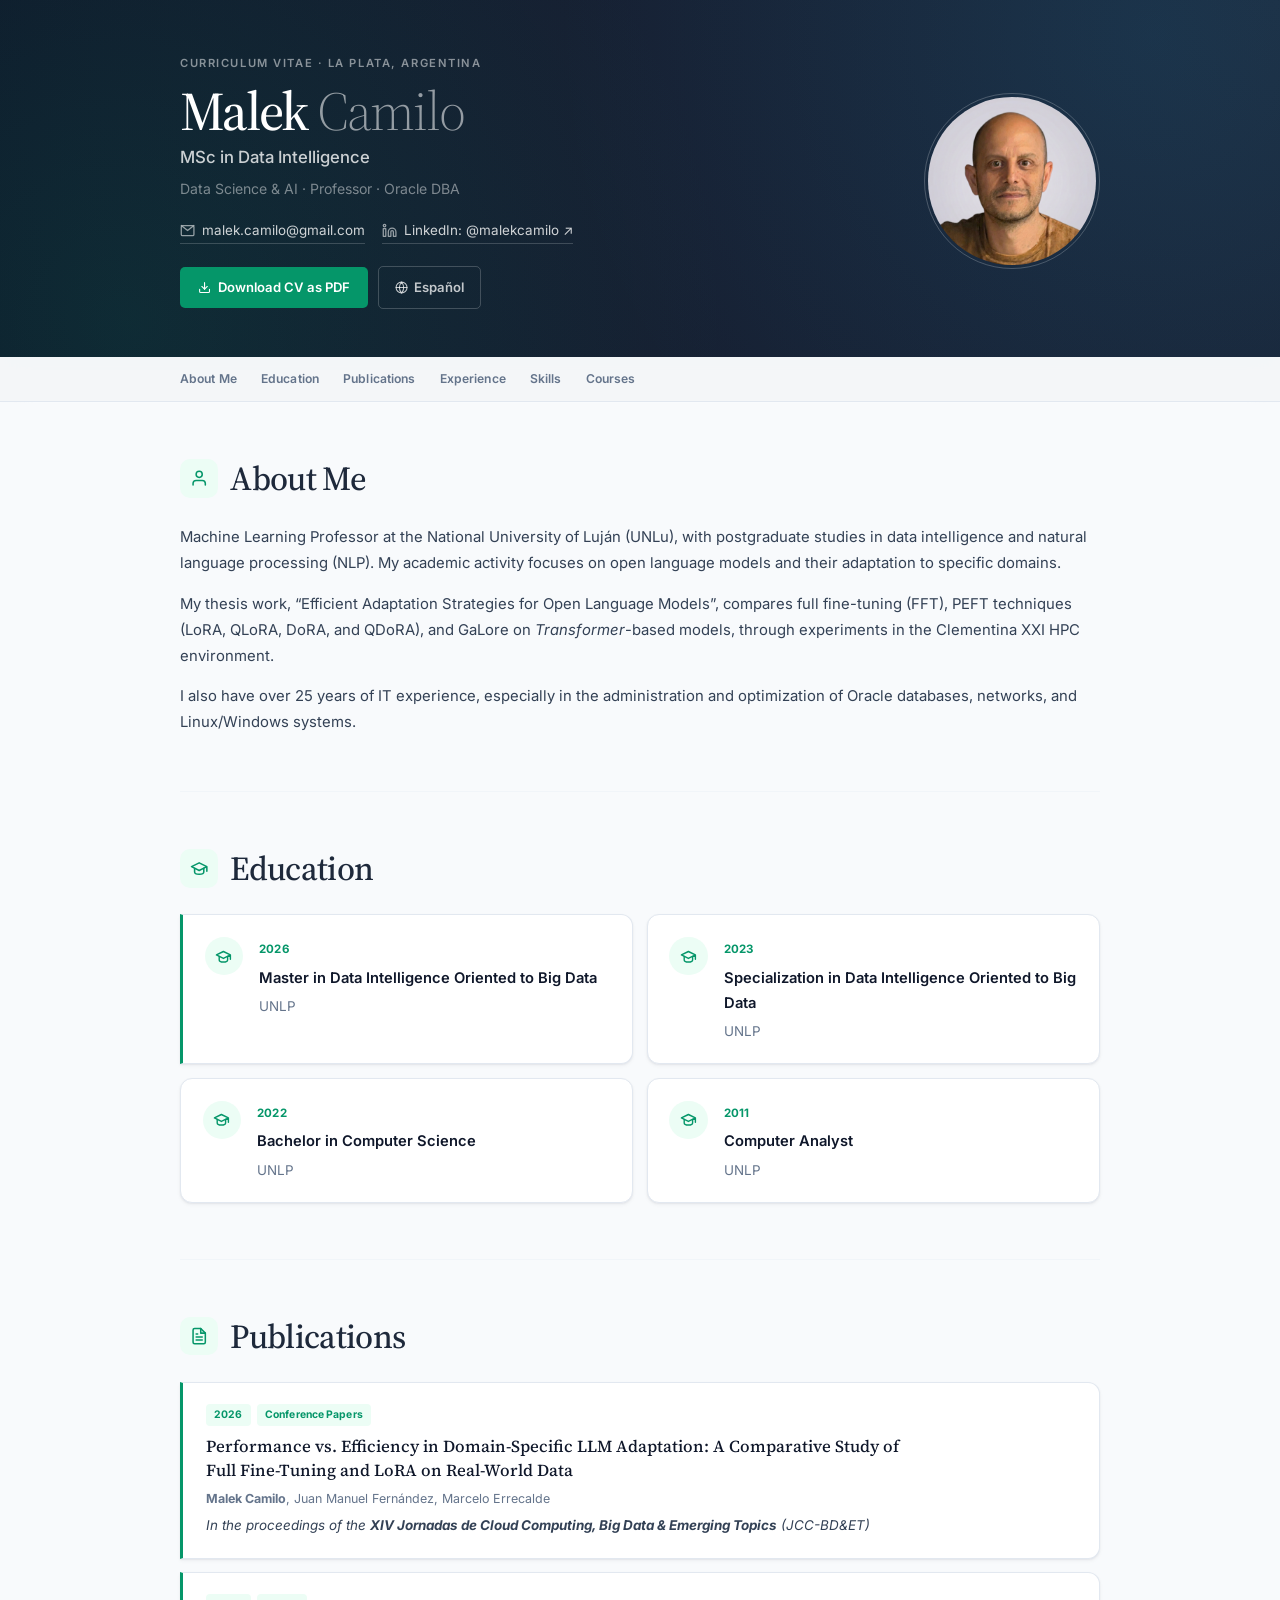
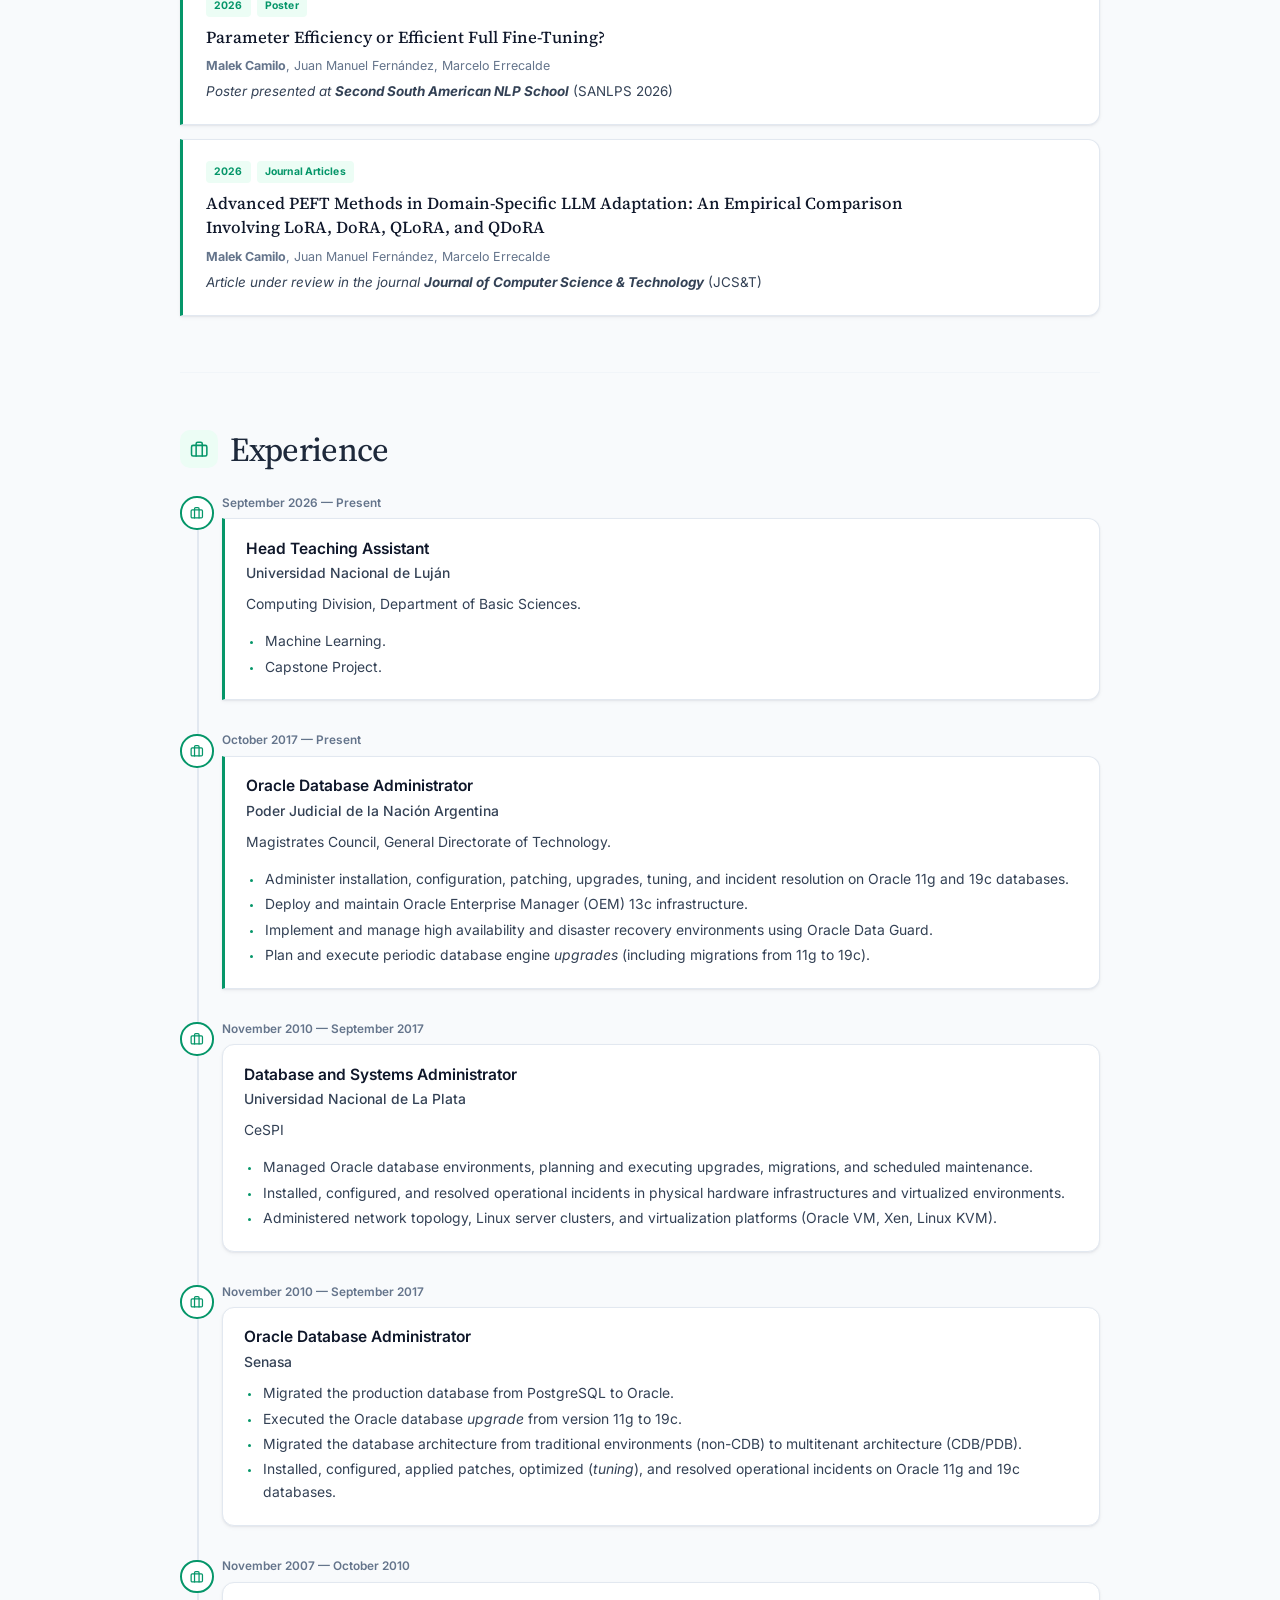
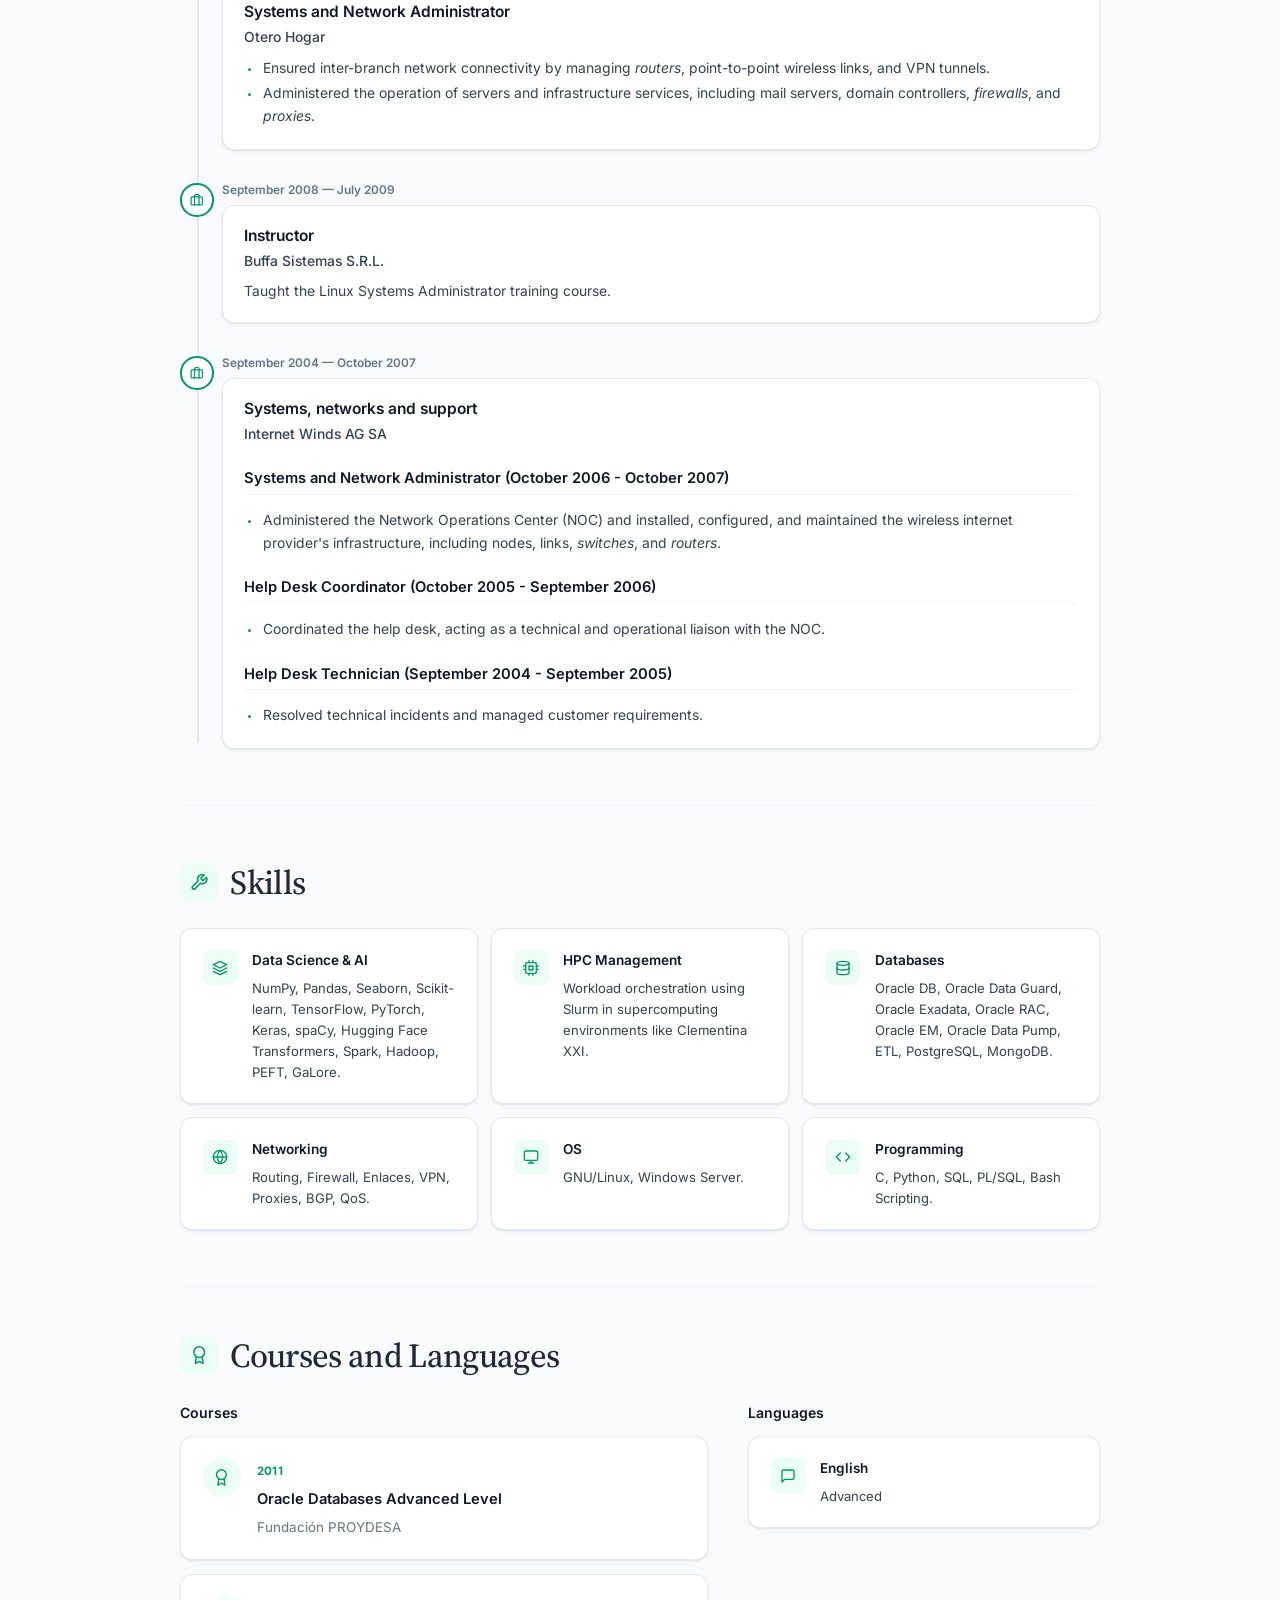
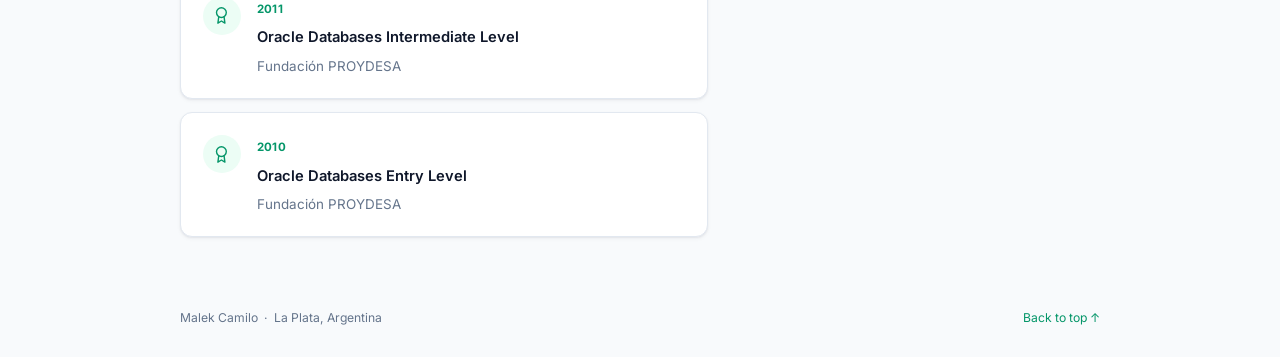
==== commit 20f5e0ec: "Publicar CV rev0.3.1" ====
--- a/en.html
+++ b/en.html
@@ -10,7 +10,7 @@
   <title>Malek Camilo | CV</title>
   <link rel="preconnect" href="https://fonts.googleapis.com">
   <link rel="preconnect" href="https://fonts.gstatic.com" crossorigin>
-  <link rel="stylesheet" href="styles.css?v=4">
+  <link rel="stylesheet" href="styles.css?v=5">
 </head>
 <body>
   <a class="skip-link" href="#contenido">Skip to content</a>
--- a/styles.css
+++ b/styles.css
@@ -2,26 +2,26 @@
 
 :root {
   color-scheme: light;
-  --navy: #3b5578;
-  --ink: #1d3046;
-  --body: #3d5067;
-  --muted: #6b7f94;
-  --accent: #1a7a6d;
-  --accent-hover: #15655a;
-  --accent-bg: #eef6f4;
-  --paper: #f4f6f8;
+  --navy: #1e293b;
+  --ink: #0f172a;
+  --body: #334155;
+  --muted: #64748b;
+  --accent: #059669;
+  --accent-hover: #047857;
+  --accent-bg: #ecfdf5;
+  --paper: #f8fafc;
   --card: #ffffff;
-  --line: #e2e8ed;
-  --line-light: #eef1f4;
+  --line: #e2e8f0;
+  --line-light: #f1f5f9;
   --white: #ffffff;
-  --hero-bg: #354d6b;
+  --hero-bg: #0f172a;
   --serif: 'Source Serif 4', Georgia, 'Times New Roman', serif;
   --sans: Inter, 'Segoe UI', Roboto, Arial, sans-serif;
   --page-width: 920px;
   --page-gutter: 2rem;
   --card-radius: 12px;
-  --card-shadow: 0 1px 3px rgba(0,0,0,.04), 0 1px 2px rgba(0,0,0,.06);
-  --card-shadow-hover: 0 4px 12px rgba(0,0,0,.07), 0 2px 4px rgba(0,0,0,.05);
+  --card-shadow: 0 2px 4px rgba(15, 23, 42, 0.04), 0 1px 2px rgba(15, 23, 42, 0.06);
+  --card-shadow-hover: 0 12px 24px rgba(15, 23, 42, 0.08), 0 4px 8px rgba(15, 23, 42, 0.04);
 }
 
 *, *::before, *::after { box-sizing: border-box; }
@@ -85,6 +85,7 @@
 .hero {
   position: relative;
   background: var(--hero-bg);
+  background-image: radial-gradient(circle at 100% 0%, #1e293b 0%, #0f172a 100%);
   color: var(--white);
   overflow: hidden;
 }
@@ -93,9 +94,8 @@
   position: absolute;
   inset: 0;
   background:
-    linear-gradient(168deg,
-      rgba(26, 122, 109, .12) 0%,
-      transparent 45%);
+    radial-gradient(circle at 10% 90%, rgba(5, 150, 105, 0.15) 0%, transparent 50%),
+    radial-gradient(circle at 90% 10%, rgba(14, 165, 233, 0.1) 0%, transparent 50%);
   pointer-events: none;
 }
 .hero-inner {
@@ -358,11 +358,12 @@
   border-radius: var(--card-radius);
   padding: 1.15rem 1.35rem;
   box-shadow: var(--card-shadow);
-  transition: box-shadow .2s ease, border-color .2s ease;
+  transition: box-shadow .3s cubic-bezier(0.4, 0, 0.2, 1), border-color .3s cubic-bezier(0.4, 0, 0.2, 1), transform .3s cubic-bezier(0.4, 0, 0.2, 1);
 }
 .timeline-content:hover {
   box-shadow: var(--card-shadow-hover);
-  border-color: #d5dce3;
+  border-color: #cbd5e1;
+  transform: translateY(-3px);
 }
 .timeline-content h3 {
   margin-bottom: .2rem;
@@ -416,12 +417,12 @@
   border-radius: var(--card-radius);
   background: var(--card);
   box-shadow: var(--card-shadow);
-  transition: box-shadow .2s ease, border-color .2s ease, transform .2s ease;
+  transition: box-shadow .3s cubic-bezier(0.4, 0, 0.2, 1), border-color .3s cubic-bezier(0.4, 0, 0.2, 1), transform .3s cubic-bezier(0.4, 0, 0.2, 1);
 }
 .education-card:hover {
   box-shadow: var(--card-shadow-hover);
-  border-color: #d5dce3;
-  transform: translateY(-1px);
+  border-color: #cbd5e1;
+  transform: translateY(-3px);
 }
 .edu-icon {
   display: flex;
@@ -465,13 +466,13 @@
   border-radius: 0 var(--card-radius) var(--card-radius) 0;
   background: var(--card);
   box-shadow: var(--card-shadow);
-  transition: box-shadow .2s ease, border-color .2s ease, transform .2s ease;
+  transition: box-shadow .3s cubic-bezier(0.4, 0, 0.2, 1), border-color .3s cubic-bezier(0.4, 0, 0.2, 1), transform .3s cubic-bezier(0.4, 0, 0.2, 1);
 }
 .publication-card:hover {
   box-shadow: var(--card-shadow-hover);
-  border-color: #d5dce3;
+  border-color: #cbd5e1;
   border-left-color: var(--accent);
-  transform: translateY(-1px);
+  transform: translateY(-3px);
 }
 .publication-meta {
   display: flex;
@@ -516,12 +517,12 @@
   border-radius: var(--card-radius);
   background: var(--card);
   box-shadow: var(--card-shadow);
-  transition: box-shadow .2s ease, border-color .2s ease, transform .2s ease;
+  transition: box-shadow .3s cubic-bezier(0.4, 0, 0.2, 1), border-color .3s cubic-bezier(0.4, 0, 0.2, 1), transform .3s cubic-bezier(0.4, 0, 0.2, 1);
 }
 .skill-card:hover {
   box-shadow: var(--card-shadow-hover);
-  border-color: #d5dce3;
-  transform: translateY(-1px);
+  border-color: #cbd5e1;
+  transform: translateY(-3px);
 }
 .skill-icon {
   display: flex;
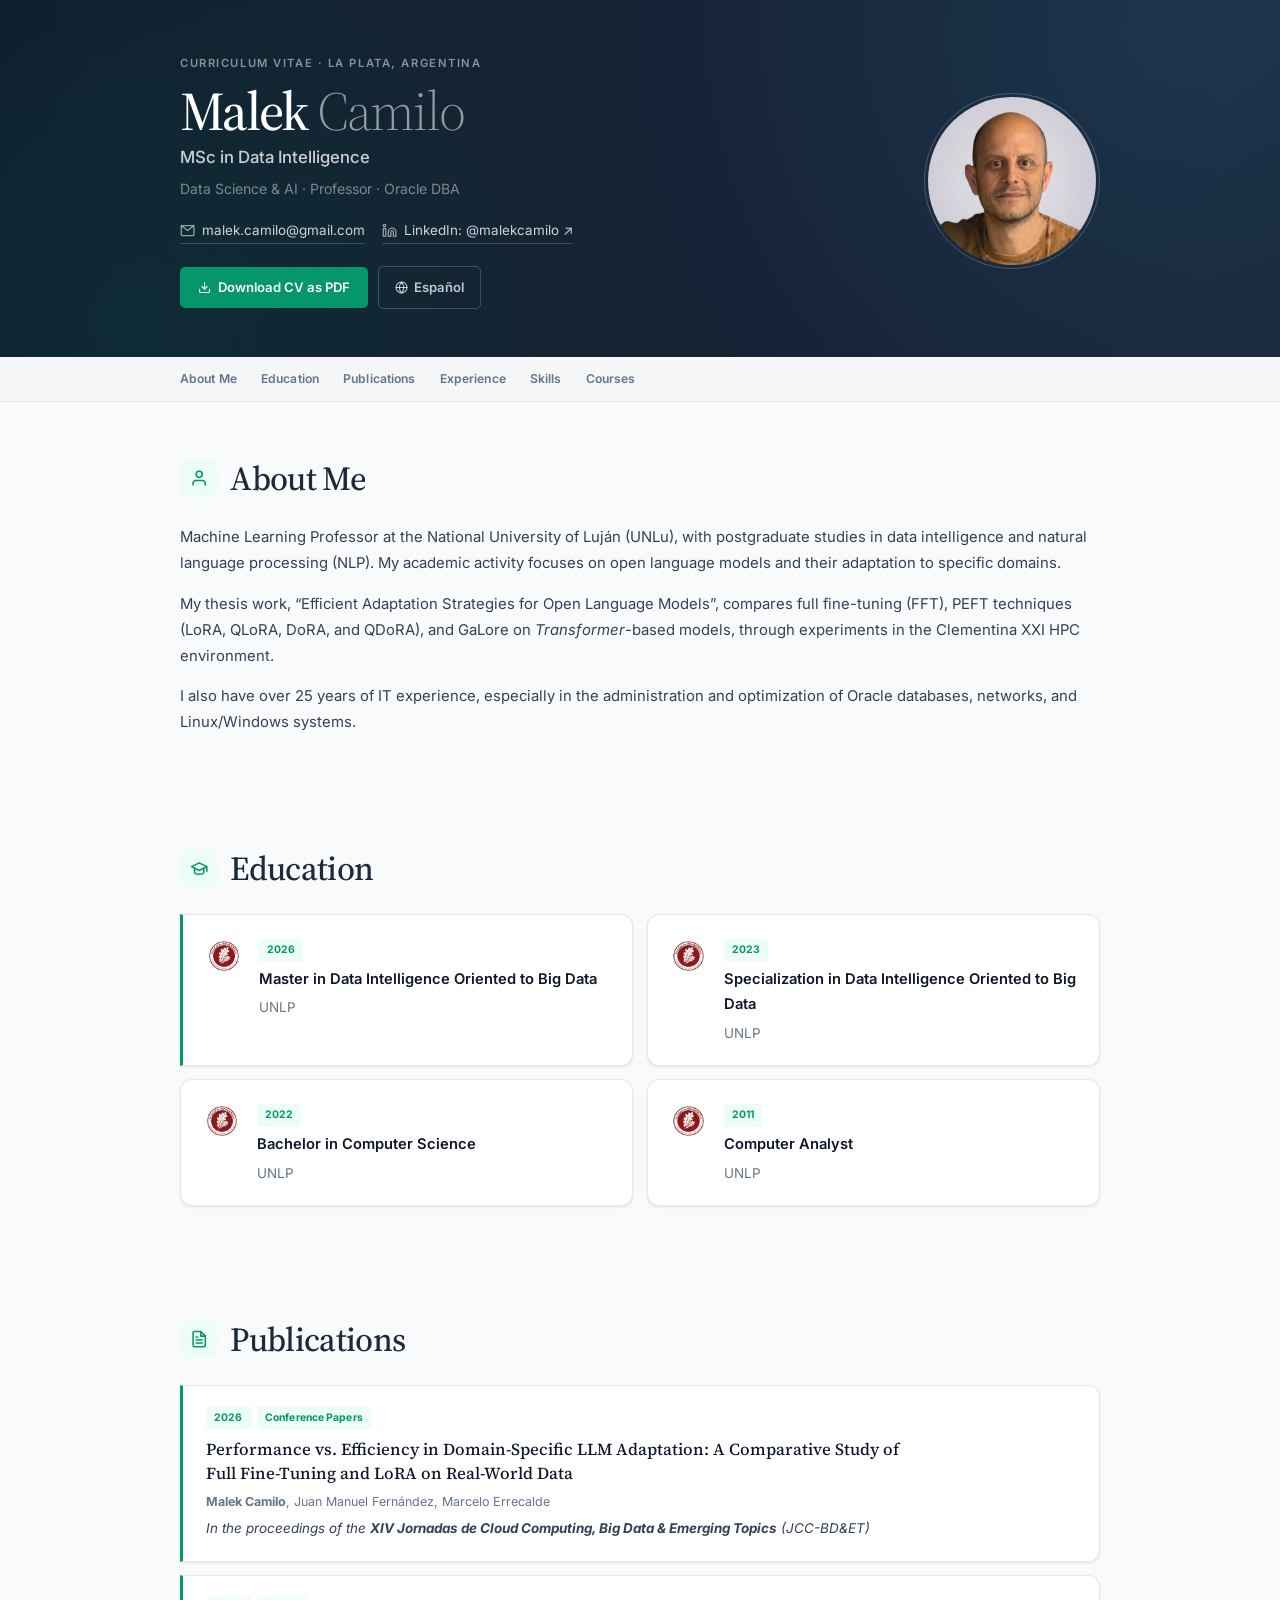
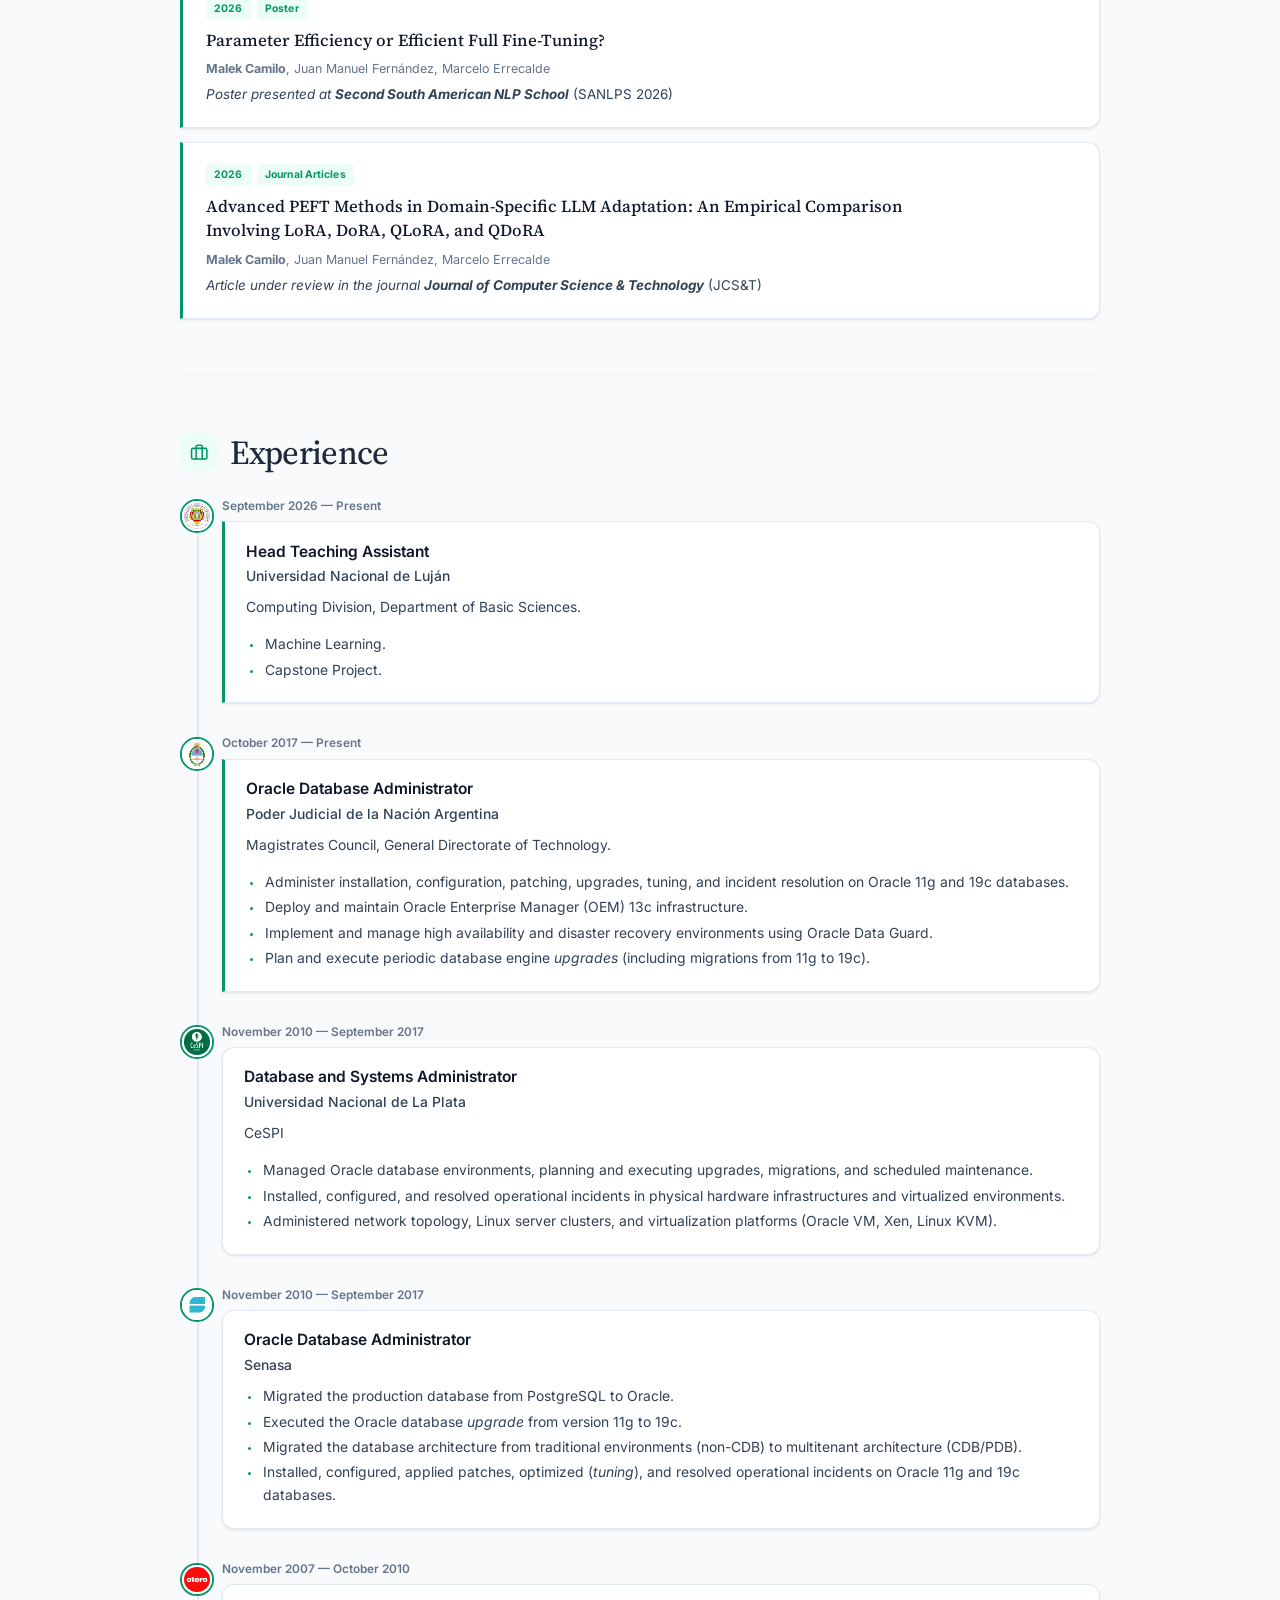
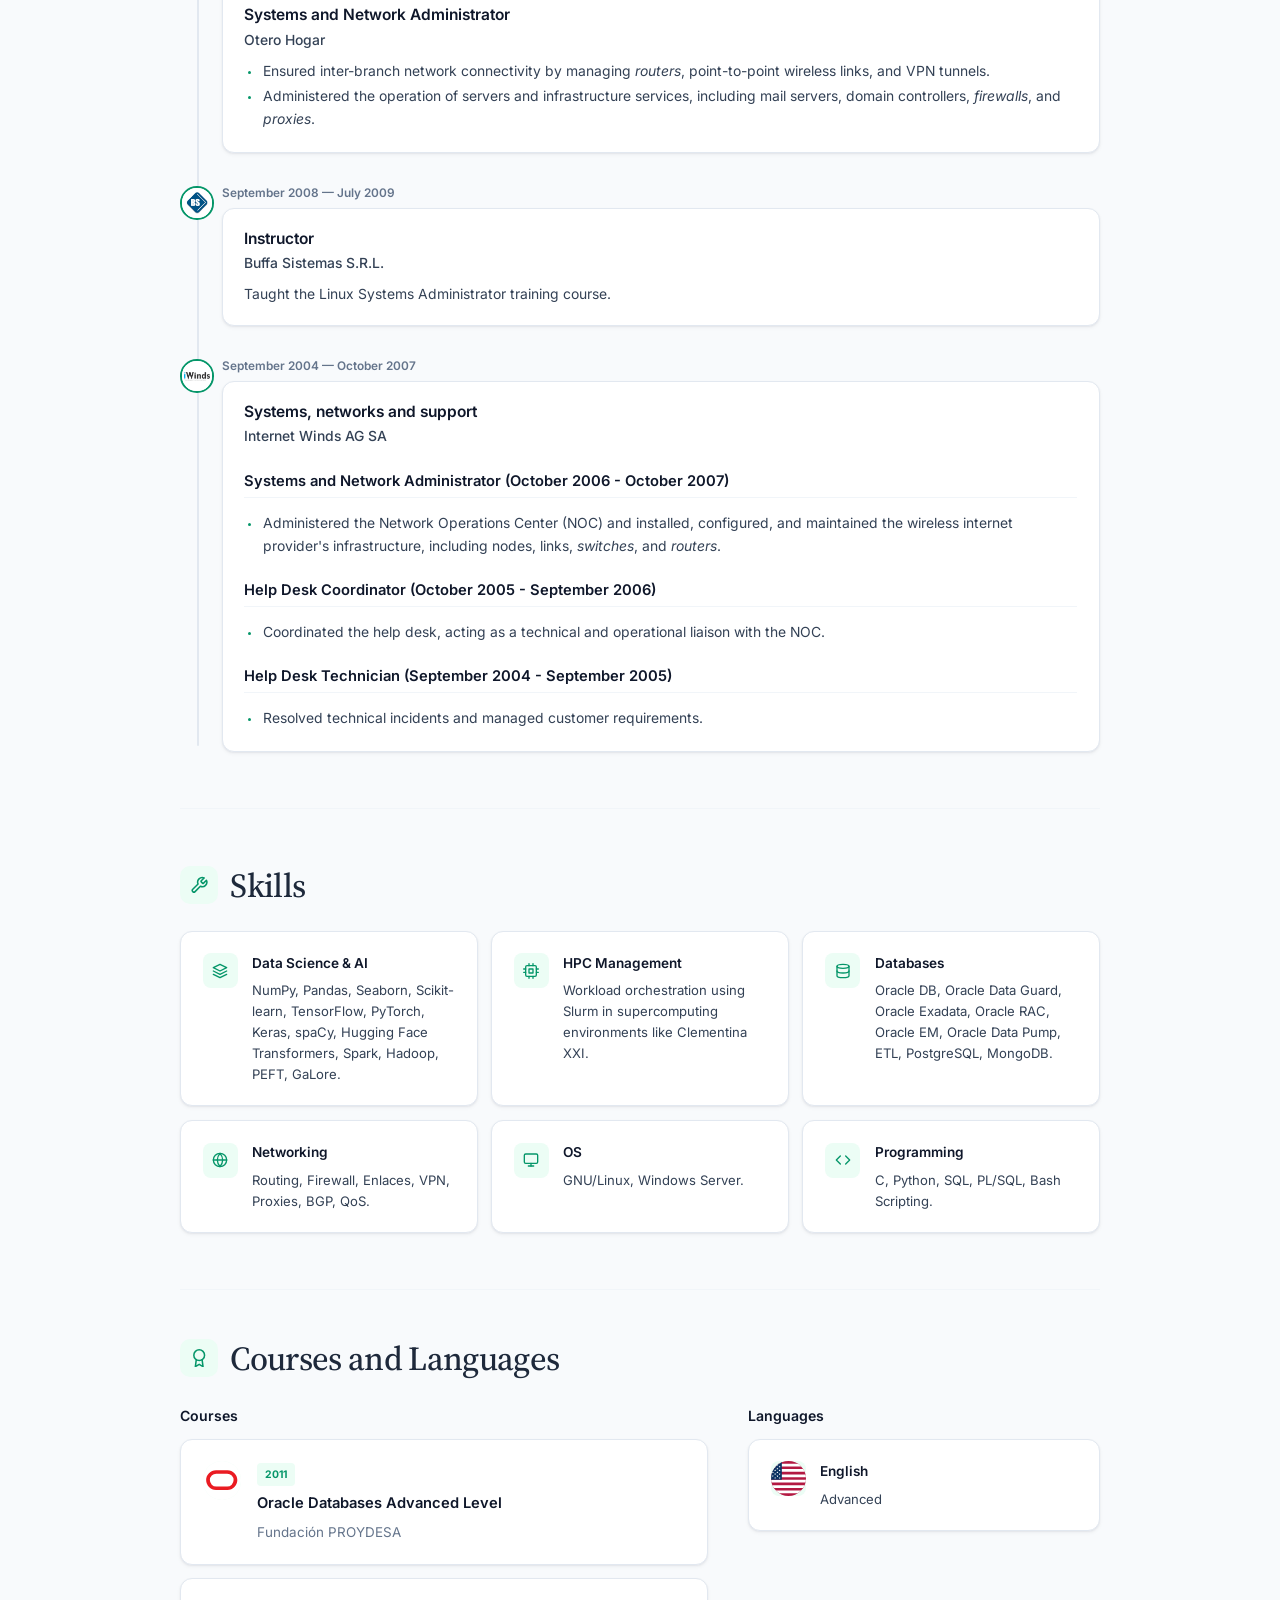
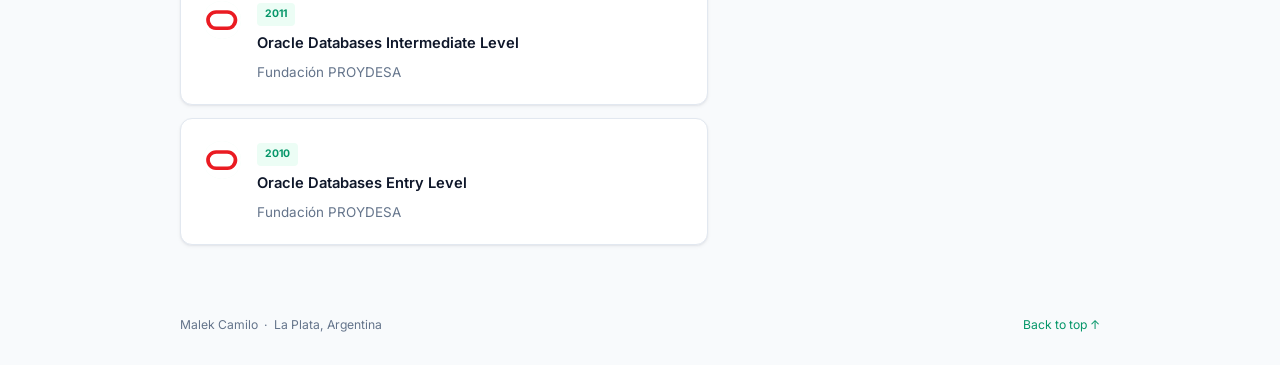
==== commit 7c654e8d: "Publicar CV rev0.4" ====
--- a/en.html
+++ b/en.html
@@ -43,11 +43,11 @@
 
   <main id="contenido" class="page">
     <section id="perfil" class="section profile-section"><div class="section-heading"><span class="section-icon"><span class="icon"><svg viewBox="0 0 24 24"><path d="M20 21v-2a4 4 0 0 0-4-4H8a4 4 0 0 0-4 4v2"/><circle cx="12" cy="7" r="4"/></svg></span></span><h2>About Me</h2></div><div class="profile-copy"><p>Machine Learning Professor at the National University of Luján (UNLu), with postgraduate studies in data intelligence and natural language processing (NLP). My academic activity focuses on open language models and their adaptation to specific domains.</p><p>My thesis work, “Efficient Adaptation Strategies for Open Language Models”, compares full fine-tuning (FFT), PEFT techniques (LoRA, QLoRA, DoRA, and QDoRA), and GaLore on <em>Transformer</em>-based models, through experiments in the Clementina XXI HPC environment.</p><p>I also have over 25 years of IT experience, especially in the administration and optimization of Oracle databases, networks, and Linux/Windows systems.</p></div></section>
-<section id="formacion" class="section"><div class="section-heading"><span class="section-icon"><span class="icon"><svg viewBox="0 0 24 24"><path d="M22 10v6M2 10l10-5 10 5-10 5z"/><path d="M6 12v5c0 1.66 2.69 3 6 3s6-1.34 6-3v-5"/></svg></span></span><h2>Education</h2></div><div class="education-grid"><article class="education-card featured-card"><span class="edu-icon"><span class="icon"><svg viewBox="0 0 24 24"><path d="M22 10v6M2 10l10-5 10 5-10 5z"/><path d="M6 12v5c0 1.66 2.69 3 6 3s6-1.34 6-3v-5"/></svg></span></span><div class="edu-content"><span class="year">2026</span><h3>Master in Data Intelligence Oriented to Big Data</h3><p>UNLP</p></div></article><article class="education-card"><span class="edu-icon"><span class="icon"><svg viewBox="0 0 24 24"><path d="M22 10v6M2 10l10-5 10 5-10 5z"/><path d="M6 12v5c0 1.66 2.69 3 6 3s6-1.34 6-3v-5"/></svg></span></span><div class="edu-content"><span class="year">2023</span><h3>Specialization in Data Intelligence Oriented to Big Data</h3><p>UNLP</p></div></article><article class="education-card"><span class="edu-icon"><span class="icon"><svg viewBox="0 0 24 24"><path d="M22 10v6M2 10l10-5 10 5-10 5z"/><path d="M6 12v5c0 1.66 2.69 3 6 3s6-1.34 6-3v-5"/></svg></span></span><div class="edu-content"><span class="year">2022</span><h3>Bachelor in Computer Science</h3><p>UNLP</p></div></article><article class="education-card"><span class="edu-icon"><span class="icon"><svg viewBox="0 0 24 24"><path d="M22 10v6M2 10l10-5 10 5-10 5z"/><path d="M6 12v5c0 1.66 2.69 3 6 3s6-1.34 6-3v-5"/></svg></span></span><div class="edu-content"><span class="year">2011</span><h3>Computer Analyst</h3><p>UNLP</p></div></article></div></section>
+<section id="formacion" class="section"><div class="section-heading"><span class="section-icon"><span class="icon"><svg viewBox="0 0 24 24"><path d="M22 10v6M2 10l10-5 10 5-10 5z"/><path d="M6 12v5c0 1.66 2.69 3 6 3s6-1.34 6-3v-5"/></svg></span></span><h2>Education</h2></div><div class="education-grid"><article class="education-card featured-card"><span class="edu-icon"><img src="assets/info_unlp.png" alt="UNLP" style="width: 100%; height: 100%; object-fit: contain; border-radius: 50%; background: white; padding: 2px; box-sizing: border-box;"></span><div class="edu-content"><span class="year">2026</span><h3>Master in Data Intelligence Oriented to Big Data</h3><p>UNLP</p></div></article><article class="education-card"><span class="edu-icon"><img src="assets/info_unlp.png" alt="UNLP" style="width: 100%; height: 100%; object-fit: contain; border-radius: 50%; background: white; padding: 2px; box-sizing: border-box;"></span><div class="edu-content"><span class="year">2023</span><h3>Specialization in Data Intelligence Oriented to Big Data</h3><p>UNLP</p></div></article><article class="education-card"><span class="edu-icon"><img src="assets/info_unlp.png" alt="UNLP" style="width: 100%; height: 100%; object-fit: contain; border-radius: 50%; background: white; padding: 2px; box-sizing: border-box;"></span><div class="edu-content"><span class="year">2022</span><h3>Bachelor in Computer Science</h3><p>UNLP</p></div></article><article class="education-card"><span class="edu-icon"><img src="assets/info_unlp.png" alt="UNLP" style="width: 100%; height: 100%; object-fit: contain; border-radius: 50%; background: white; padding: 2px; box-sizing: border-box;"></span><div class="edu-content"><span class="year">2011</span><h3>Computer Analyst</h3><p>UNLP</p></div></article></div></section>
 <section id="publicaciones" class="section"><div class="section-heading"><span class="section-icon"><span class="icon"><svg viewBox="0 0 24 24"><path d="M14 2H6a2 2 0 0 0-2 2v16a2 2 0 0 0 2 2h12a2 2 0 0 0 2-2V8z"/><polyline points="14 2 14 8 20 8"/><line x1="16" y1="13" x2="8" y2="13"/><line x1="16" y1="17" x2="8" y2="17"/><polyline points="10 9 9 9 8 9"/></svg></span></span><h2>Publications</h2></div><div class="publication-list"><article class="publication-card"><div class="publication-meta"><span>2026</span><span>Conference Papers</span></div><h3>Performance vs. Efficiency in Domain-Specific LLM Adaptation: A Comparative Study of Full Fine-Tuning and LoRA on Real-World Data</h3><p class="authors"><strong>Malek Camilo</strong>, Juan Manuel Fernández, Marcelo Errecalde</p><p><em>In the proceedings of the <strong>XIV Jornadas de Cloud Computing, Big Data &amp; Emerging Topics</strong> (JCC-BD&amp;ET)</em></p></article><article class="publication-card"><div class="publication-meta"><span>2026</span><span>Poster</span></div><h3>Parameter Efficiency or Efficient Full Fine-Tuning?</h3><p class="authors"><strong>Malek Camilo</strong>, Juan Manuel Fernández, Marcelo Errecalde</p><p><em>Poster presented at <strong>Second South American NLP School</strong></em> (SANLPS 2026)</p></article><article class="publication-card"><div class="publication-meta"><span>2026</span><span>Journal Articles</span></div><h3>Advanced PEFT Methods in Domain-Specific LLM Adaptation: An Empirical Comparison Involving LoRA, DoRA, QLoRA, and QDoRA</h3><p class="authors"><strong>Malek Camilo</strong>, Juan Manuel Fernández, Marcelo Errecalde</p><p><em>Article under review in the journal <strong>Journal of Computer Science &amp; Technology</strong></em> (JCS&amp;T)</p></article></div></section>
-<section id="experiencia" class="section"><div class="section-heading"><span class="section-icon"><span class="icon"><svg viewBox="0 0 24 24"><rect x="2" y="7" width="20" height="14" rx="2" ry="2"/><path d="M16 21V5a2 2 0 0 0-2-2h-4a2 2 0 0 0-2 2v16"/></svg></span></span><h2>Experience</h2></div><div class="timeline"><article class="timeline-item"><span class="timeline-badge"><span class="icon"><svg viewBox="0 0 24 24"><rect x="2" y="7" width="20" height="14" rx="2" ry="2"/><path d="M16 21V5a2 2 0 0 0-2-2h-4a2 2 0 0 0-2 2v16"/></svg></span></span><div class="timeline-date">September 2026 — Present</div><div class="timeline-content featured-card"><h3>Head Teaching Assistant</h3><p class="organization">Universidad Nacional de Luján</p><p>Computing Division, Department of Basic Sciences.</p><ul><li>Machine Learning.</li><li>Capstone Project.</li></ul></div></article><article class="timeline-item"><span class="timeline-badge"><span class="icon"><svg viewBox="0 0 24 24"><rect x="2" y="7" width="20" height="14" rx="2" ry="2"/><path d="M16 21V5a2 2 0 0 0-2-2h-4a2 2 0 0 0-2 2v16"/></svg></span></span><div class="timeline-date">October 2017 — Present</div><div class="timeline-content featured-card"><h3>Oracle Database Administrator</h3><p class="organization">Poder Judicial de la Nación Argentina</p><p>Magistrates Council, General Directorate of Technology.</p><ul><li>Administer installation, configuration, patching, upgrades, tuning, and incident resolution on Oracle 11g and 19c databases.</li><li>Deploy and maintain Oracle Enterprise Manager (OEM) 13c infrastructure.</li><li>Implement and manage high availability and disaster recovery environments using Oracle Data Guard.</li><li>Plan and execute periodic database engine <em>upgrades</em> (including migrations from 11g to 19c).</li></ul></div></article><article class="timeline-item"><span class="timeline-badge"><span class="icon"><svg viewBox="0 0 24 24"><rect x="2" y="7" width="20" height="14" rx="2" ry="2"/><path d="M16 21V5a2 2 0 0 0-2-2h-4a2 2 0 0 0-2 2v16"/></svg></span></span><div class="timeline-date">November 2010 — September 2017</div><div class="timeline-content"><h3>Database and Systems Administrator</h3><p class="organization">Universidad Nacional de La Plata</p><p>CeSPI</p><ul><li>Managed Oracle database environments, planning and executing upgrades, migrations, and scheduled maintenance.</li><li>Installed, configured, and resolved operational incidents in physical hardware infrastructures and virtualized environments.</li><li>Administered network topology, Linux server clusters, and virtualization platforms (Oracle VM, Xen, Linux KVM).</li></ul></div></article><article class="timeline-item"><span class="timeline-badge"><span class="icon"><svg viewBox="0 0 24 24"><rect x="2" y="7" width="20" height="14" rx="2" ry="2"/><path d="M16 21V5a2 2 0 0 0-2-2h-4a2 2 0 0 0-2 2v16"/></svg></span></span><div class="timeline-date">November 2010 — September 2017</div><div class="timeline-content"><h3>Oracle Database Administrator</h3><p class="organization">Senasa</p><ul><li>Migrated the production database from PostgreSQL to Oracle.</li><li>Executed the Oracle database <em>upgrade</em> from version 11g to 19c.</li><li>Migrated the database architecture from traditional environments (non-CDB) to multitenant architecture (CDB/PDB).</li><li>Installed, configured, applied patches, optimized (<em>tuning</em>), and resolved operational incidents on Oracle 11g and 19c databases.</li></ul></div></article><article class="timeline-item"><span class="timeline-badge"><span class="icon"><svg viewBox="0 0 24 24"><rect x="2" y="7" width="20" height="14" rx="2" ry="2"/><path d="M16 21V5a2 2 0 0 0-2-2h-4a2 2 0 0 0-2 2v16"/></svg></span></span><div class="timeline-date">November 2007 — October 2010</div><div class="timeline-content"><h3>Systems and Network Administrator</h3><p class="organization">Otero Hogar</p><ul><li>Ensured inter-branch network connectivity by managing <em>routers</em>, point-to-point wireless links, and VPN tunnels.</li><li>Administered the operation of servers and infrastructure services, including mail servers, domain controllers, <em>firewalls</em>, and <em>proxies</em>.</li></ul></div></article><article class="timeline-item"><span class="timeline-badge"><span class="icon"><svg viewBox="0 0 24 24"><rect x="2" y="7" width="20" height="14" rx="2" ry="2"/><path d="M16 21V5a2 2 0 0 0-2-2h-4a2 2 0 0 0-2 2v16"/></svg></span></span><div class="timeline-date">September 2008 — July 2009</div><div class="timeline-content"><h3>Instructor</h3><p class="organization">Buffa Sistemas S.R.L.</p><p>Taught the Linux Systems Administrator training course.</p></div></article><article class="timeline-item"><span class="timeline-badge"><span class="icon"><svg viewBox="0 0 24 24"><rect x="2" y="7" width="20" height="14" rx="2" ry="2"/><path d="M16 21V5a2 2 0 0 0-2-2h-4a2 2 0 0 0-2 2v16"/></svg></span></span><div class="timeline-date">September 2004 — October 2007</div><div class="timeline-content"><h3>Systems, networks and support</h3><p class="organization">Internet Winds AG SA</p><p><em>Systems and Network Administrator (October 2006 - October 2007)</em></p><ul><li>Administered the Network Operations Center (NOC) and installed, configured, and maintained the wireless internet provider&#x27;s infrastructure, including nodes, links, <em>switches</em>, and <em>routers</em>.</li></ul><p><em>Help Desk Coordinator (October 2005 - September 2006)</em></p><ul><li>Coordinated the help desk, acting as a technical and operational liaison with the NOC.</li></ul><p><em>Help Desk Technician (September 2004 - September 2005)</em></p><ul><li>Resolved technical incidents and managed customer requirements.</li></ul></div></article></div></section>
+<section id="experiencia" class="section"><div class="section-heading"><span class="section-icon"><span class="icon"><svg viewBox="0 0 24 24"><rect x="2" y="7" width="20" height="14" rx="2" ry="2"/><path d="M16 21V5a2 2 0 0 0-2-2h-4a2 2 0 0 0-2 2v16"/></svg></span></span><h2>Experience</h2></div><div class="timeline"><article class="timeline-item"><span class="timeline-badge"><img src="assets/unlu.png" alt="Universidad Nacional de Luján" style="width: 100%; height: 100%; object-fit: contain; border-radius: 50%; background: white; padding: 2px; box-sizing: border-box;"></span><div class="timeline-date">September 2026 — Present</div><div class="timeline-content featured-card"><h3>Head Teaching Assistant</h3><p class="organization">Universidad Nacional de Luján</p><p>Computing Division, Department of Basic Sciences.</p><ul><li>Machine Learning.</li><li>Capstone Project.</li></ul></div></article><article class="timeline-item"><span class="timeline-badge"><img src="assets/pjn.png" alt="Poder Judicial de la Nación Argentina" style="width: 100%; height: 100%; object-fit: contain; border-radius: 50%; background: white; padding: 2px; box-sizing: border-box;"></span><div class="timeline-date">October 2017 — Present</div><div class="timeline-content featured-card"><h3>Oracle Database Administrator</h3><p class="organization">Poder Judicial de la Nación Argentina</p><p>Magistrates Council, General Directorate of Technology.</p><ul><li>Administer installation, configuration, patching, upgrades, tuning, and incident resolution on Oracle 11g and 19c databases.</li><li>Deploy and maintain Oracle Enterprise Manager (OEM) 13c infrastructure.</li><li>Implement and manage high availability and disaster recovery environments using Oracle Data Guard.</li><li>Plan and execute periodic database engine <em>upgrades</em> (including migrations from 11g to 19c).</li></ul></div></article><article class="timeline-item"><span class="timeline-badge"><img src="assets/cespi_logo.png" alt="Universidad Nacional de La Plata" style="width: 100%; height: 100%; object-fit: contain; border-radius: 50%; background: white; padding: 2px; box-sizing: border-box;"></span><div class="timeline-date">November 2010 — September 2017</div><div class="timeline-content"><h3>Database and Systems Administrator</h3><p class="organization">Universidad Nacional de La Plata</p><p>CeSPI</p><ul><li>Managed Oracle database environments, planning and executing upgrades, migrations, and scheduled maintenance.</li><li>Installed, configured, and resolved operational incidents in physical hardware infrastructures and virtualized environments.</li><li>Administered network topology, Linux server clusters, and virtualization platforms (Oracle VM, Xen, Linux KVM).</li></ul></div></article><article class="timeline-item"><span class="timeline-badge"><img src="assets/senasa.png" alt="Senasa" style="width: 100%; height: 100%; object-fit: contain; border-radius: 50%; background: white; padding: 2px; box-sizing: border-box;"></span><div class="timeline-date">November 2010 — September 2017</div><div class="timeline-content"><h3>Oracle Database Administrator</h3><p class="organization">Senasa</p><ul><li>Migrated the production database from PostgreSQL to Oracle.</li><li>Executed the Oracle database <em>upgrade</em> from version 11g to 19c.</li><li>Migrated the database architecture from traditional environments (non-CDB) to multitenant architecture (CDB/PDB).</li><li>Installed, configured, applied patches, optimized (<em>tuning</em>), and resolved operational incidents on Oracle 11g and 19c databases.</li></ul></div></article><article class="timeline-item"><span class="timeline-badge"><img src="assets/oterohogar_logo.png" alt="Otero Hogar" style="width: 100%; height: 100%; object-fit: contain; border-radius: 50%; background: white; padding: 2px; box-sizing: border-box;"></span><div class="timeline-date">November 2007 — October 2010</div><div class="timeline-content"><h3>Systems and Network Administrator</h3><p class="organization">Otero Hogar</p><ul><li>Ensured inter-branch network connectivity by managing <em>routers</em>, point-to-point wireless links, and VPN tunnels.</li><li>Administered the operation of servers and infrastructure services, including mail servers, domain controllers, <em>firewalls</em>, and <em>proxies</em>.</li></ul></div></article><article class="timeline-item"><span class="timeline-badge"><img src="assets/buffa_sistemas_s_r_l__logo.png" alt="Buffa Sistemas S.R.L." style="width: 100%; height: 100%; object-fit: contain; border-radius: 50%; background: white; padding: 2px; box-sizing: border-box;"></span><div class="timeline-date">September 2008 — July 2009</div><div class="timeline-content"><h3>Instructor</h3><p class="organization">Buffa Sistemas S.R.L.</p><p>Taught the Linux Systems Administrator training course.</p></div></article><article class="timeline-item"><span class="timeline-badge"><img src="assets/iwinds_logo.png" alt="Internet Winds AG SA" style="width: 100%; height: 100%; object-fit: contain; border-radius: 50%; background: white; padding: 2px; box-sizing: border-box;"></span><div class="timeline-date">September 2004 — October 2007</div><div class="timeline-content"><h3>Systems, networks and support</h3><p class="organization">Internet Winds AG SA</p><p><em>Systems and Network Administrator (October 2006 - October 2007)</em></p><ul><li>Administered the Network Operations Center (NOC) and installed, configured, and maintained the wireless internet provider&#x27;s infrastructure, including nodes, links, <em>switches</em>, and <em>routers</em>.</li></ul><p><em>Help Desk Coordinator (October 2005 - September 2006)</em></p><ul><li>Coordinated the help desk, acting as a technical and operational liaison with the NOC.</li></ul><p><em>Help Desk Technician (September 2004 - September 2005)</em></p><ul><li>Resolved technical incidents and managed customer requirements.</li></ul></div></article></div></section>
 <section id="habilidades" class="section"><div class="section-heading"><span class="section-icon"><span class="icon"><svg viewBox="0 0 24 24"><path d="M14.7 6.3a1 1 0 0 0 0 1.4l1.6 1.6a1 1 0 0 0 1.4 0l3.77-3.77a6 6 0 0 1-7.94 7.94l-6.91 6.91a2.12 2.12 0 0 1-3-3l6.91-6.91a6 6 0 0 1 7.94-7.94l-3.76 3.76z"/></svg></span></span><h2>Skills</h2></div><div class="skills-grid"><article class="skill-card"><span class="skill-icon"><span class="icon"><svg viewBox="0 0 24 24"><path d="M12 2L2 7l10 5 10-5-10-5z"/><path d="M2 17l10 5 10-5"/><path d="M2 12l10 5 10-5"/></svg></span></span><div class="skill-content"><h3>Data Science &amp; AI</h3><p>NumPy, Pandas, Seaborn, Scikit-learn, TensorFlow, PyTorch, Keras, spaCy, Hugging Face Transformers, Spark, Hadoop, PEFT, GaLore.</p></div></article><article class="skill-card"><span class="skill-icon"><span class="icon"><svg viewBox="0 0 24 24"><rect x="4" y="4" width="16" height="16" rx="2" ry="2"/><rect x="9" y="9" width="6" height="6"/><line x1="9" y1="1" x2="9" y2="4"/><line x1="15" y1="1" x2="15" y2="4"/><line x1="9" y1="20" x2="9" y2="23"/><line x1="15" y1="20" x2="15" y2="23"/><line x1="20" y1="9" x2="23" y2="9"/><line x1="20" y1="14" x2="23" y2="14"/><line x1="1" y1="9" x2="4" y2="9"/><line x1="1" y1="14" x2="4" y2="14"/></svg></span></span><div class="skill-content"><h3>HPC Management</h3><p>Workload orchestration using Slurm in supercomputing environments like Clementina XXI.</p></div></article><article class="skill-card"><span class="skill-icon"><span class="icon"><svg viewBox="0 0 24 24"><ellipse cx="12" cy="5" rx="9" ry="3"/><path d="M21 12c0 1.66-4 3-9 3s-9-1.34-9-3"/><path d="M3 5v14c0 1.66 4 3 9 3s9-1.34 9-3V5"/></svg></span></span><div class="skill-content"><h3>Databases</h3><p>Oracle DB, Oracle Data Guard, Oracle Exadata, Oracle RAC, Oracle EM, Oracle Data Pump, ETL, PostgreSQL, MongoDB.</p></div></article><article class="skill-card"><span class="skill-icon"><span class="icon"><svg viewBox="0 0 24 24"><circle cx="12" cy="12" r="10"/><line x1="2" y1="12" x2="22" y2="12"/><path d="M12 2a15.3 15.3 0 0 1 4 10 15.3 15.3 0 0 1-4 10 15.3 15.3 0 0 1-4-10 15.3 15.3 0 0 1 4-10z"/></svg></span></span><div class="skill-content"><h3>Networking</h3><p>Routing, Firewall, Enlaces, VPN, Proxies, BGP, QoS.</p></div></article><article class="skill-card"><span class="skill-icon"><span class="icon"><svg viewBox="0 0 24 24"><rect x="2" y="3" width="20" height="14" rx="2" ry="2"/><line x1="8" y1="21" x2="16" y2="21"/><line x1="12" y1="17" x2="12" y2="21"/></svg></span></span><div class="skill-content"><h3>OS</h3><p>GNU/Linux, Windows Server.</p></div></article><article class="skill-card"><span class="skill-icon"><span class="icon"><svg viewBox="0 0 24 24"><polyline points="16 18 22 12 16 6"/><polyline points="8 6 2 12 8 18"/></svg></span></span><div class="skill-content"><h3>Programming</h3><p>C, Python, SQL, PL/SQL, Bash Scripting.</p></div></article></div></section>
-<section id="cursos" class="section compact-section"><div class="section-heading"><span class="section-icon"><span class="icon"><svg viewBox="0 0 24 24"><circle cx="12" cy="8" r="7"/><polyline points="8.21 13.89 7 23 12 20 17 23 15.79 13.88"/></svg></span></span><h2>Courses and Languages</h2></div><div class="two-column"><div><h3 class="subheading">Courses</h3><div style="display: grid; gap: .85rem;"><article class="education-card"><span class="edu-icon"><span class="icon"><svg viewBox="0 0 24 24"><circle cx="12" cy="8" r="7"/><polyline points="8.21 13.89 7 23 12 20 17 23 15.79 13.88"/></svg></span></span><div class="edu-content"><span class="year">2011</span><h3>Oracle Databases Advanced Level</h3><p>Fundación PROYDESA</p></div></article><article class="education-card"><span class="edu-icon"><span class="icon"><svg viewBox="0 0 24 24"><circle cx="12" cy="8" r="7"/><polyline points="8.21 13.89 7 23 12 20 17 23 15.79 13.88"/></svg></span></span><div class="edu-content"><span class="year">2011</span><h3>Oracle Databases Intermediate Level</h3><p>Fundación PROYDESA</p></div></article><article class="education-card"><span class="edu-icon"><span class="icon"><svg viewBox="0 0 24 24"><circle cx="12" cy="8" r="7"/><polyline points="8.21 13.89 7 23 12 20 17 23 15.79 13.88"/></svg></span></span><div class="edu-content"><span class="year">2010</span><h3>Oracle Databases Entry Level</h3><p>Fundación PROYDESA</p></div></article></div></div><div><h3 class="subheading">Languages</h3><div style="display: grid; gap: .85rem;"><article class="skill-card"><span class="skill-icon"><span class="icon"><svg viewBox="0 0 24 24"><path d="M21 15a2 2 0 0 1-2 2H7l-4 4V5a2 2 0 0 1 2-2h14a2 2 0 0 1 2 2z"/></svg></span></span><div class="skill-content"><h3>English</h3><p>Advanced</p></div></article></div></div></div></section>
+<section id="cursos" class="section compact-section"><div class="section-heading"><span class="section-icon"><span class="icon"><svg viewBox="0 0 24 24"><circle cx="12" cy="8" r="7"/><polyline points="8.21 13.89 7 23 12 20 17 23 15.79 13.88"/></svg></span></span><h2>Courses and Languages</h2></div><div class="two-column"><div><h3 class="subheading">Courses</h3><div style="display: grid; gap: .85rem;"><article class="education-card"><span class="edu-icon"><img src="assets/oracle_logo.svg" alt="Oracle Logo" style="width: 100%; height: 100%; object-fit: contain; border-radius: 50%; background: white; padding: 2px; box-sizing: border-box;"></span><div class="edu-content"><span class="year">2011</span><h3>Oracle Databases Advanced Level</h3><p>Fundación PROYDESA</p></div></article><article class="education-card"><span class="edu-icon"><img src="assets/oracle_logo.svg" alt="Oracle Logo" style="width: 100%; height: 100%; object-fit: contain; border-radius: 50%; background: white; padding: 2px; box-sizing: border-box;"></span><div class="edu-content"><span class="year">2011</span><h3>Oracle Databases Intermediate Level</h3><p>Fundación PROYDESA</p></div></article><article class="education-card"><span class="edu-icon"><img src="assets/oracle_logo.svg" alt="Oracle Logo" style="width: 100%; height: 100%; object-fit: contain; border-radius: 50%; background: white; padding: 2px; box-sizing: border-box;"></span><div class="edu-content"><span class="year">2010</span><h3>Oracle Databases Entry Level</h3><p>Fundación PROYDESA</p></div></article></div></div><div><h3 class="subheading">Languages</h3><div style="display: grid; gap: .85rem;"><article class="skill-card"><span class="skill-icon"><img src="assets/us_flag.svg" alt="US Flag" style="width: 100%; height: 100%; object-fit: cover; border-radius: 50%; background: white; padding: 0; box-sizing: border-box;"></span><div class="skill-content"><h3>English</h3><p>Advanced</p></div></article></div></div></div></section>
   </main>
 
   <footer class="footer">
--- a/styles.css
+++ b/styles.css
@@ -444,10 +444,13 @@
 .year {
   display: inline-block;
   margin-bottom: .35rem;
+  padding: .15rem .5rem;
+  border-radius: 4px;
+  background: var(--accent-bg);
   color: var(--accent);
-  font-size: .72rem;
+  font-size: .65rem;
   font-weight: 700;
-  letter-spacing: .02em;
+  letter-spacing: .01em;
 }
 .education-card h3 {
   margin-bottom: .25rem;
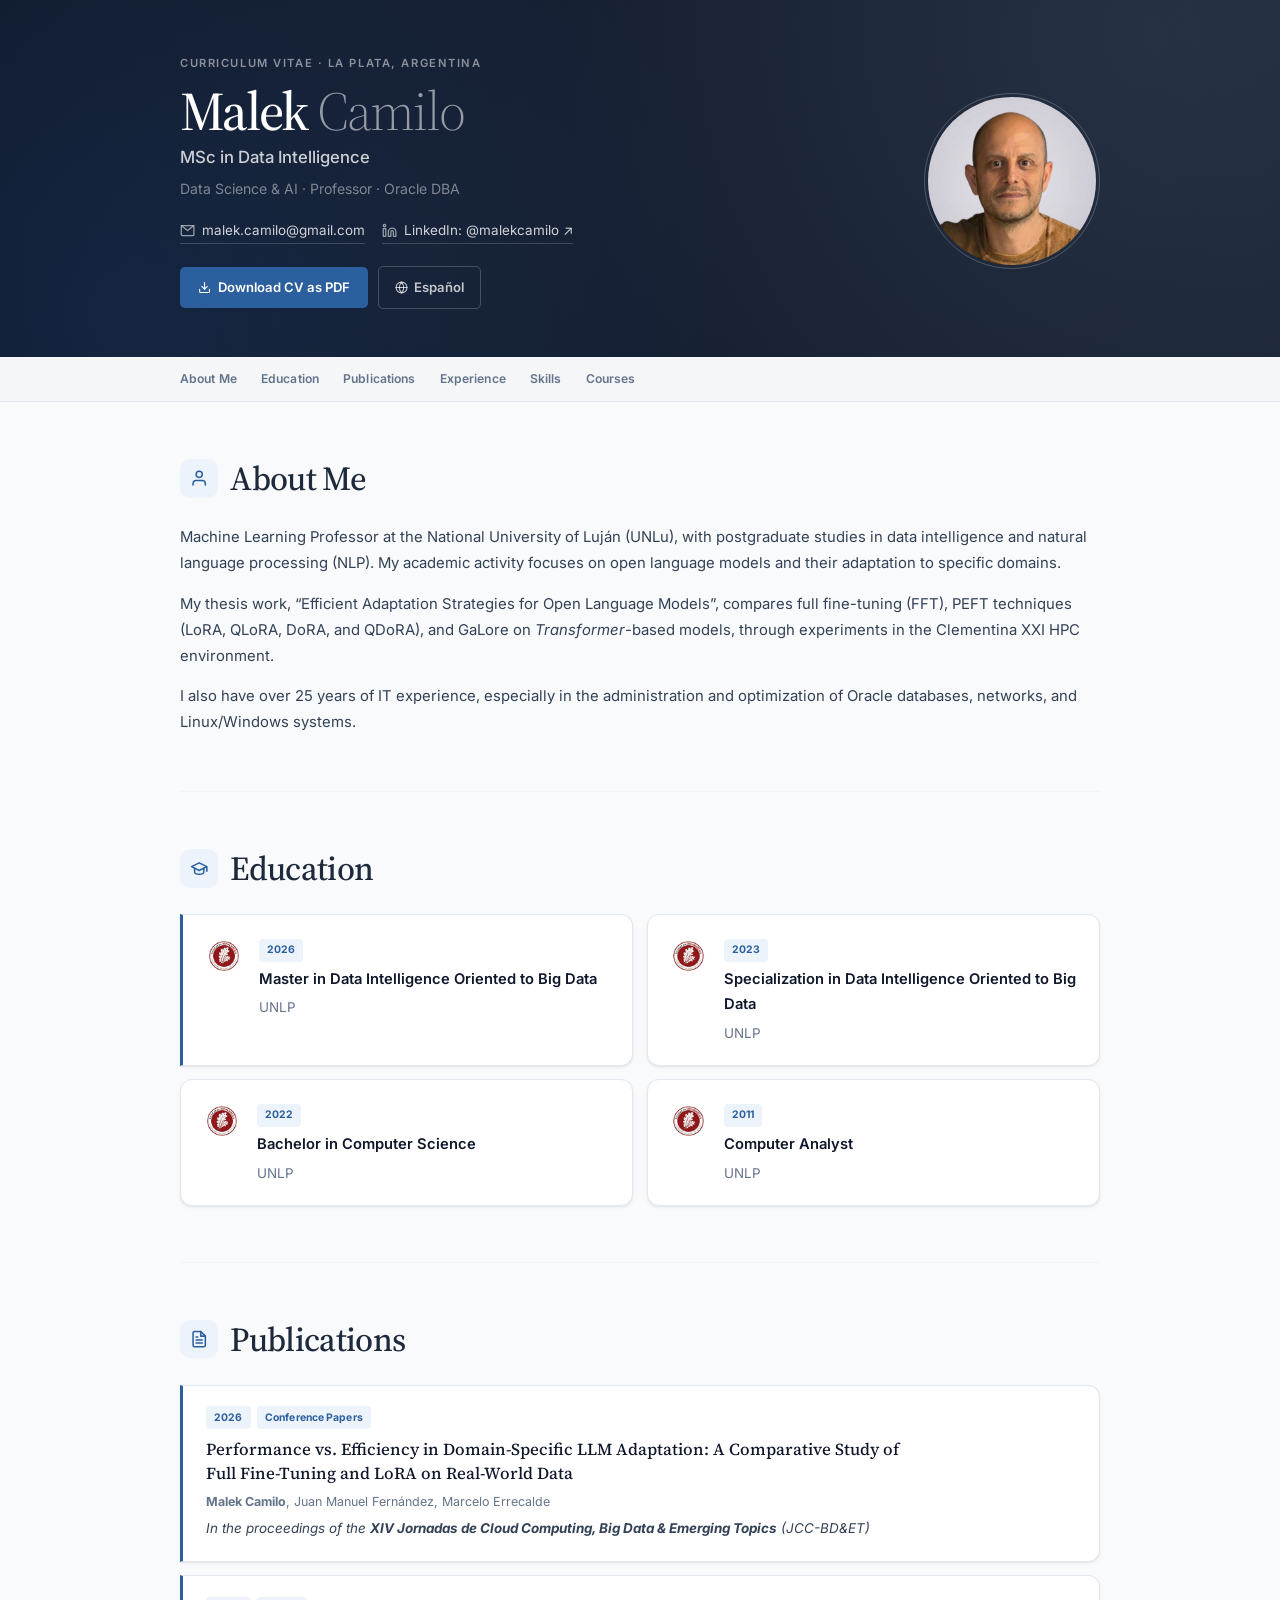
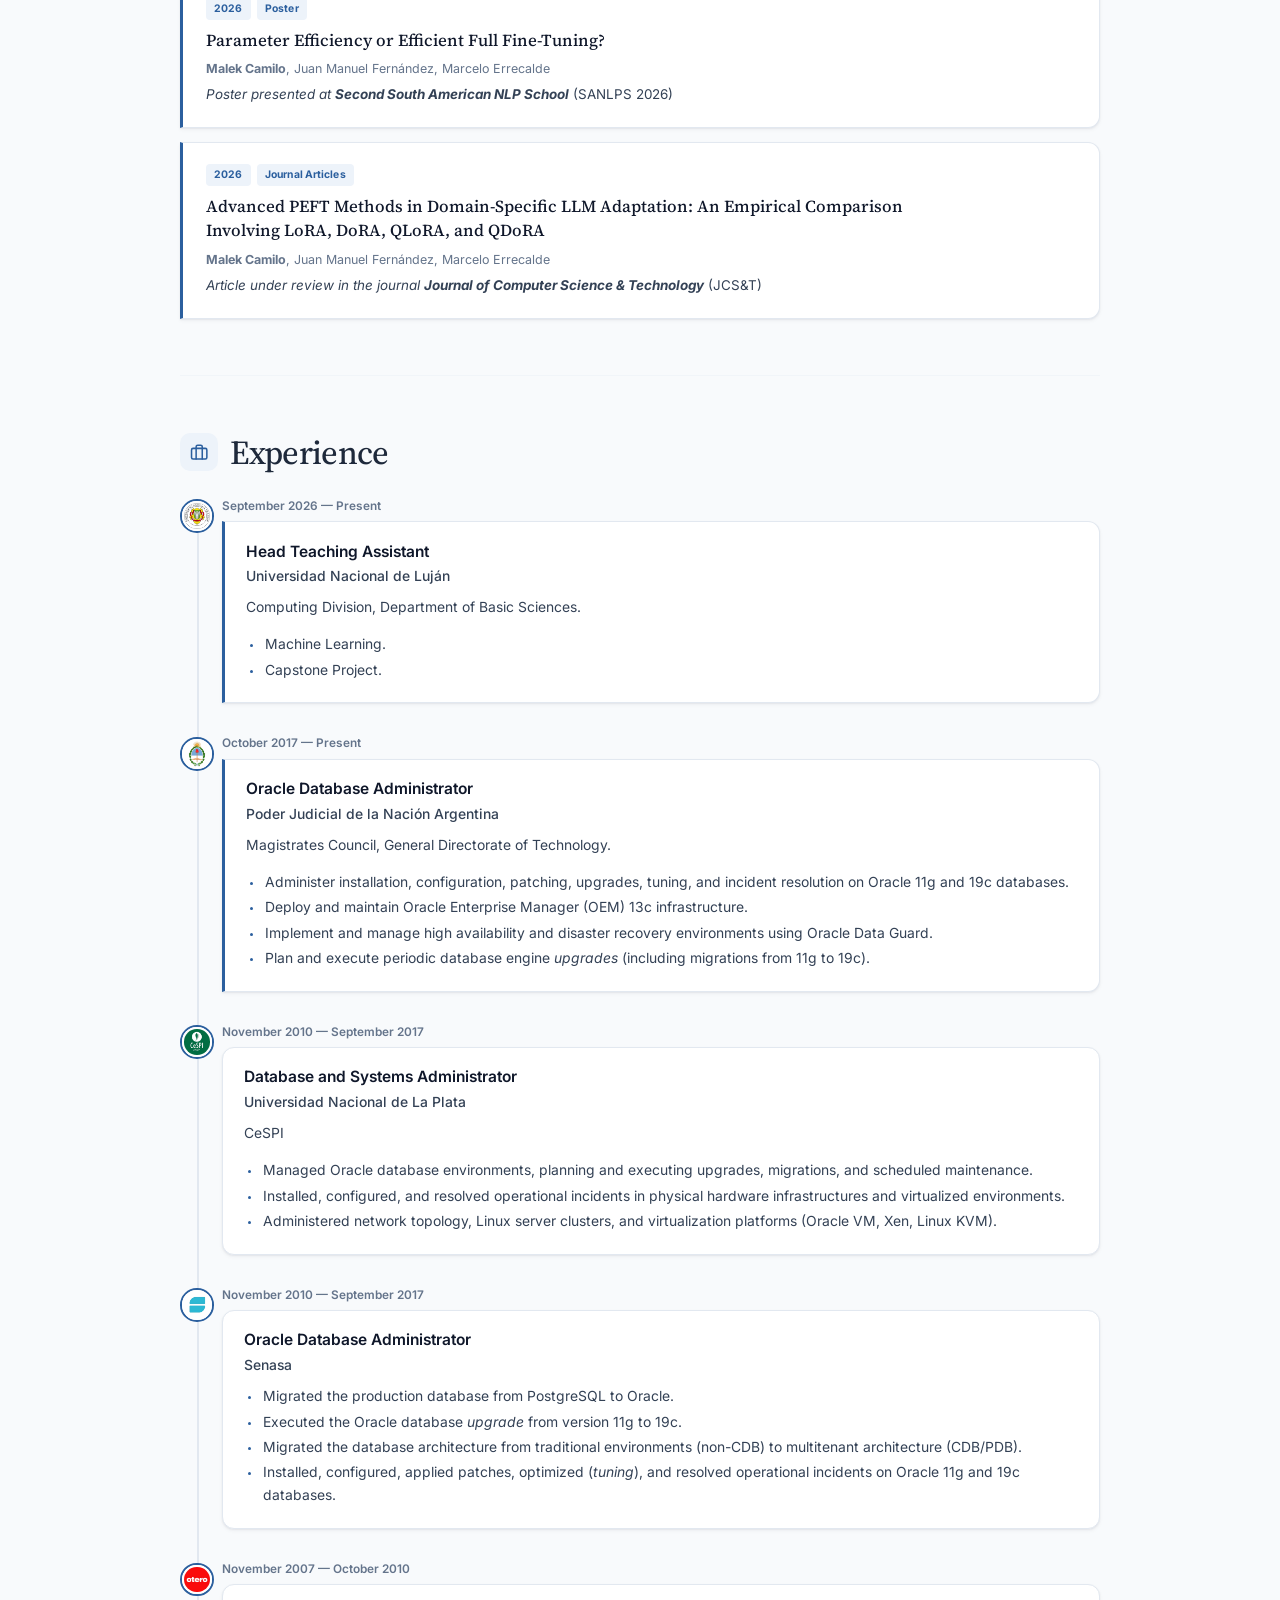
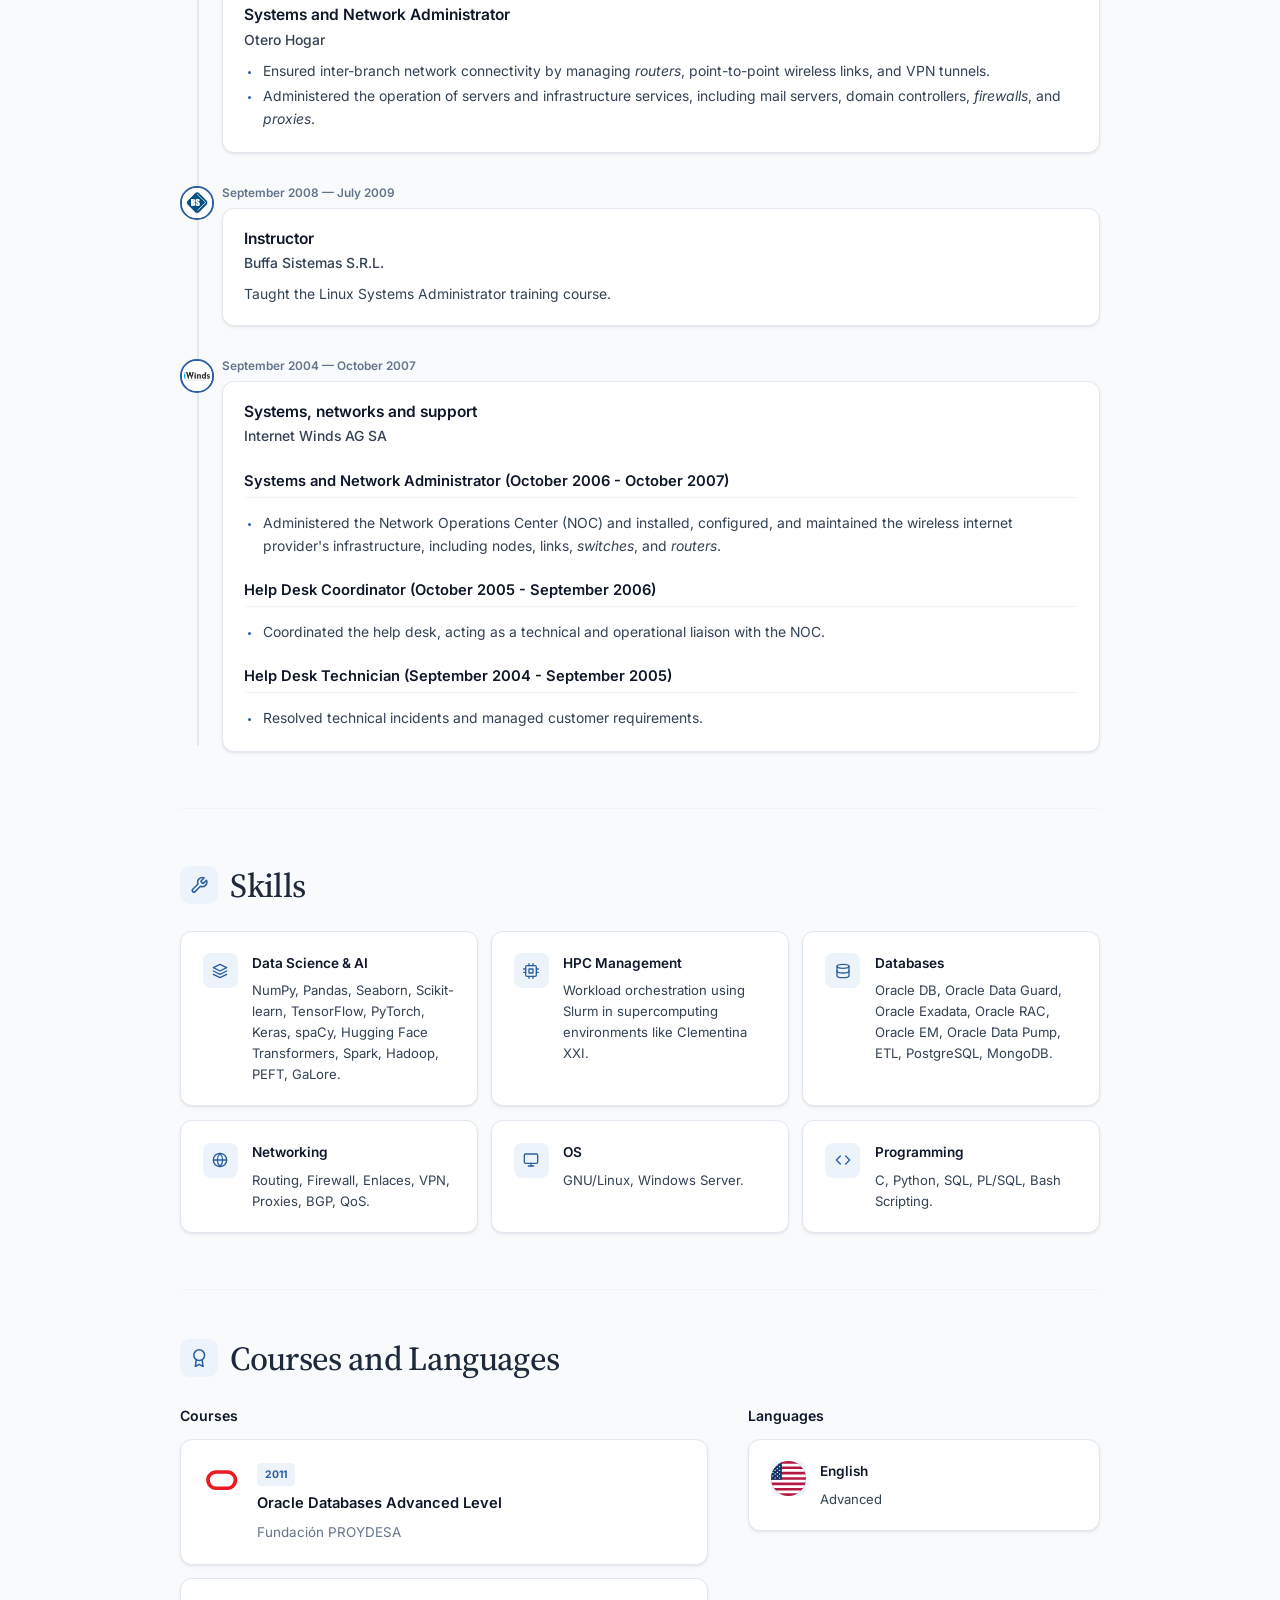
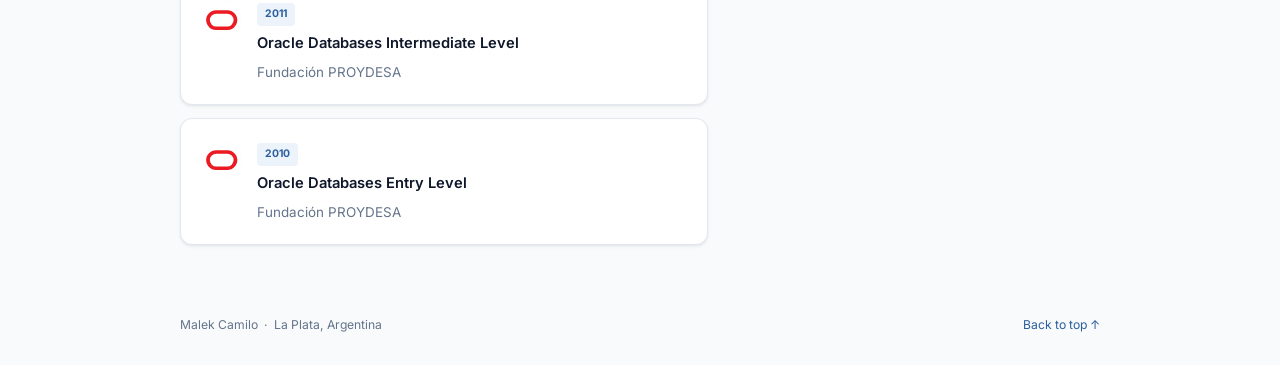
==== commit 7bde83d0: "Publicar CV rev0.5 Cambia el color de acento de verde a azul acero en la web y los PDFs.  Co-Authore" ====
--- a/en.html
+++ b/en.html
@@ -3,7 +3,7 @@
 <head>
   <meta charset="utf-8">
   <meta name="viewport" content="width=device-width, initial-scale=1">
-  <meta name="theme-color" content="#354d6b">
+  <meta name="theme-color" content="#0f172a">
   <meta name="description" content="Machine Learning Professor at the National University of Luján (UNLu), with postgraduate studies in data intelligence and natural language processing (NLP)">
   <meta property="og:title" content="Malek Camilo | CV">
   <meta property="og:description" content="Data Science &amp; AI · Professor · Oracle DBA">
--- a/styles.css
+++ b/styles.css
@@ -6,9 +6,9 @@
   --ink: #0f172a;
   --body: #334155;
   --muted: #64748b;
-  --accent: #059669;
-  --accent-hover: #047857;
-  --accent-bg: #ecfdf5;
+  --accent: #2b5f9e;
+  --accent-hover: #224d82;
+  --accent-bg: #edf3fa;
   --paper: #f8fafc;
   --card: #ffffff;
   --line: #e2e8f0;
@@ -94,8 +94,8 @@
   position: absolute;
   inset: 0;
   background:
-    radial-gradient(circle at 10% 90%, rgba(5, 150, 105, 0.15) 0%, transparent 50%),
-    radial-gradient(circle at 90% 10%, rgba(14, 165, 233, 0.1) 0%, transparent 50%);
+    radial-gradient(circle at 10% 90%, rgba(43, 95, 158, 0.18) 0%, transparent 50%),
+    radial-gradient(circle at 90% 10%, rgba(148, 163, 184, 0.08) 0%, transparent 50%);
   pointer-events: none;
 }
 .hero-inner {
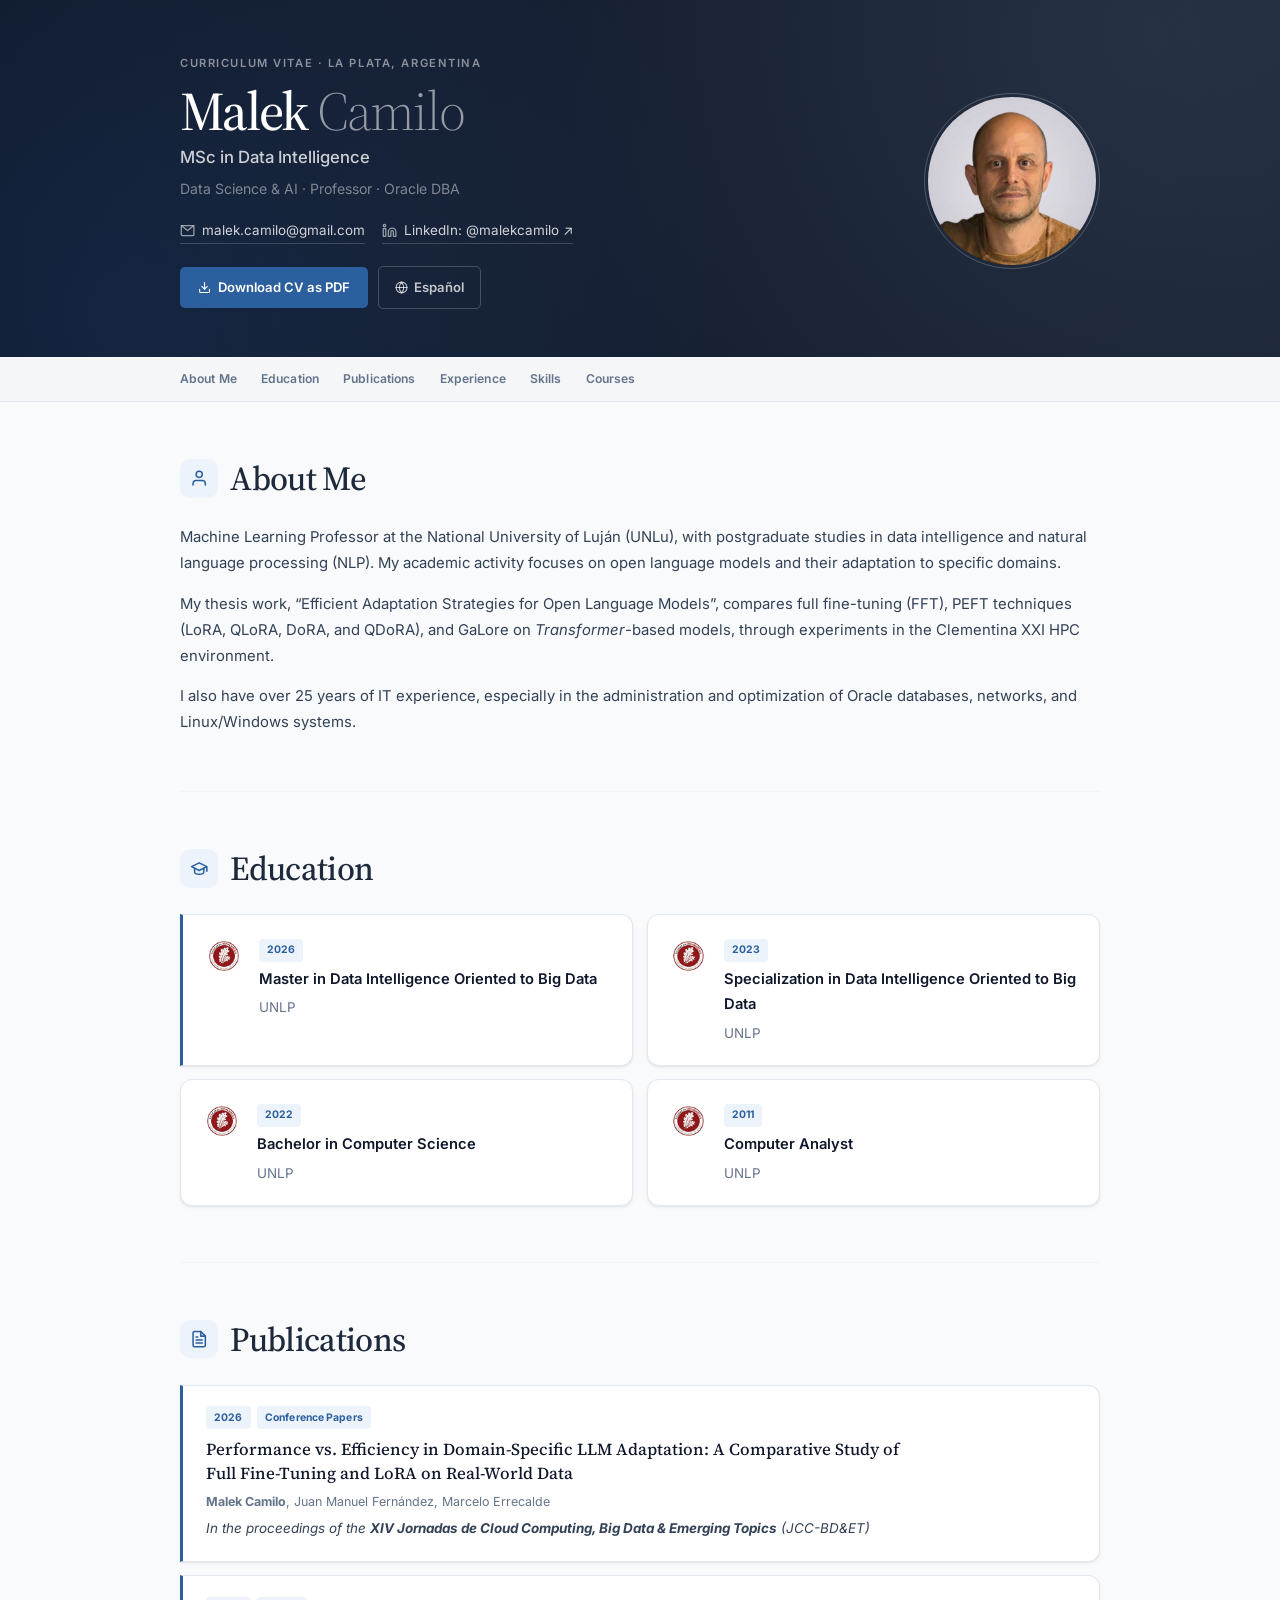
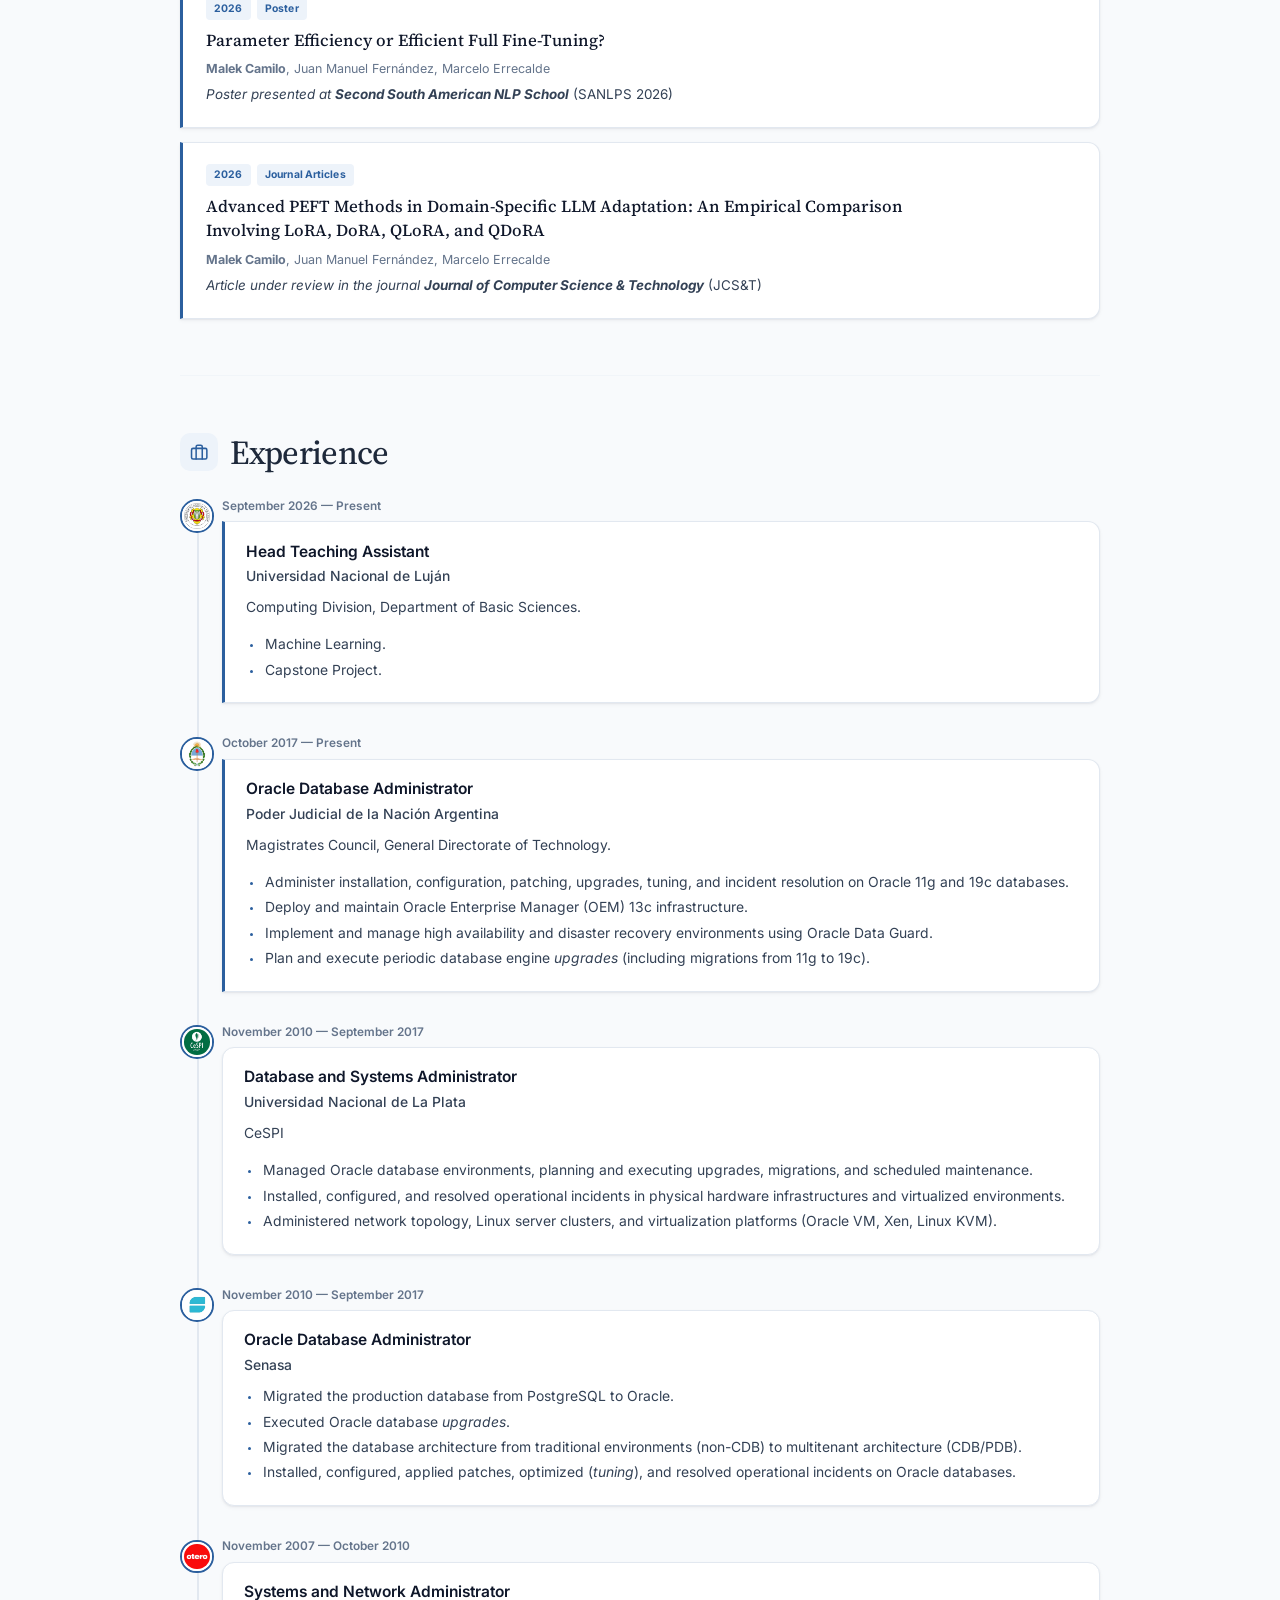
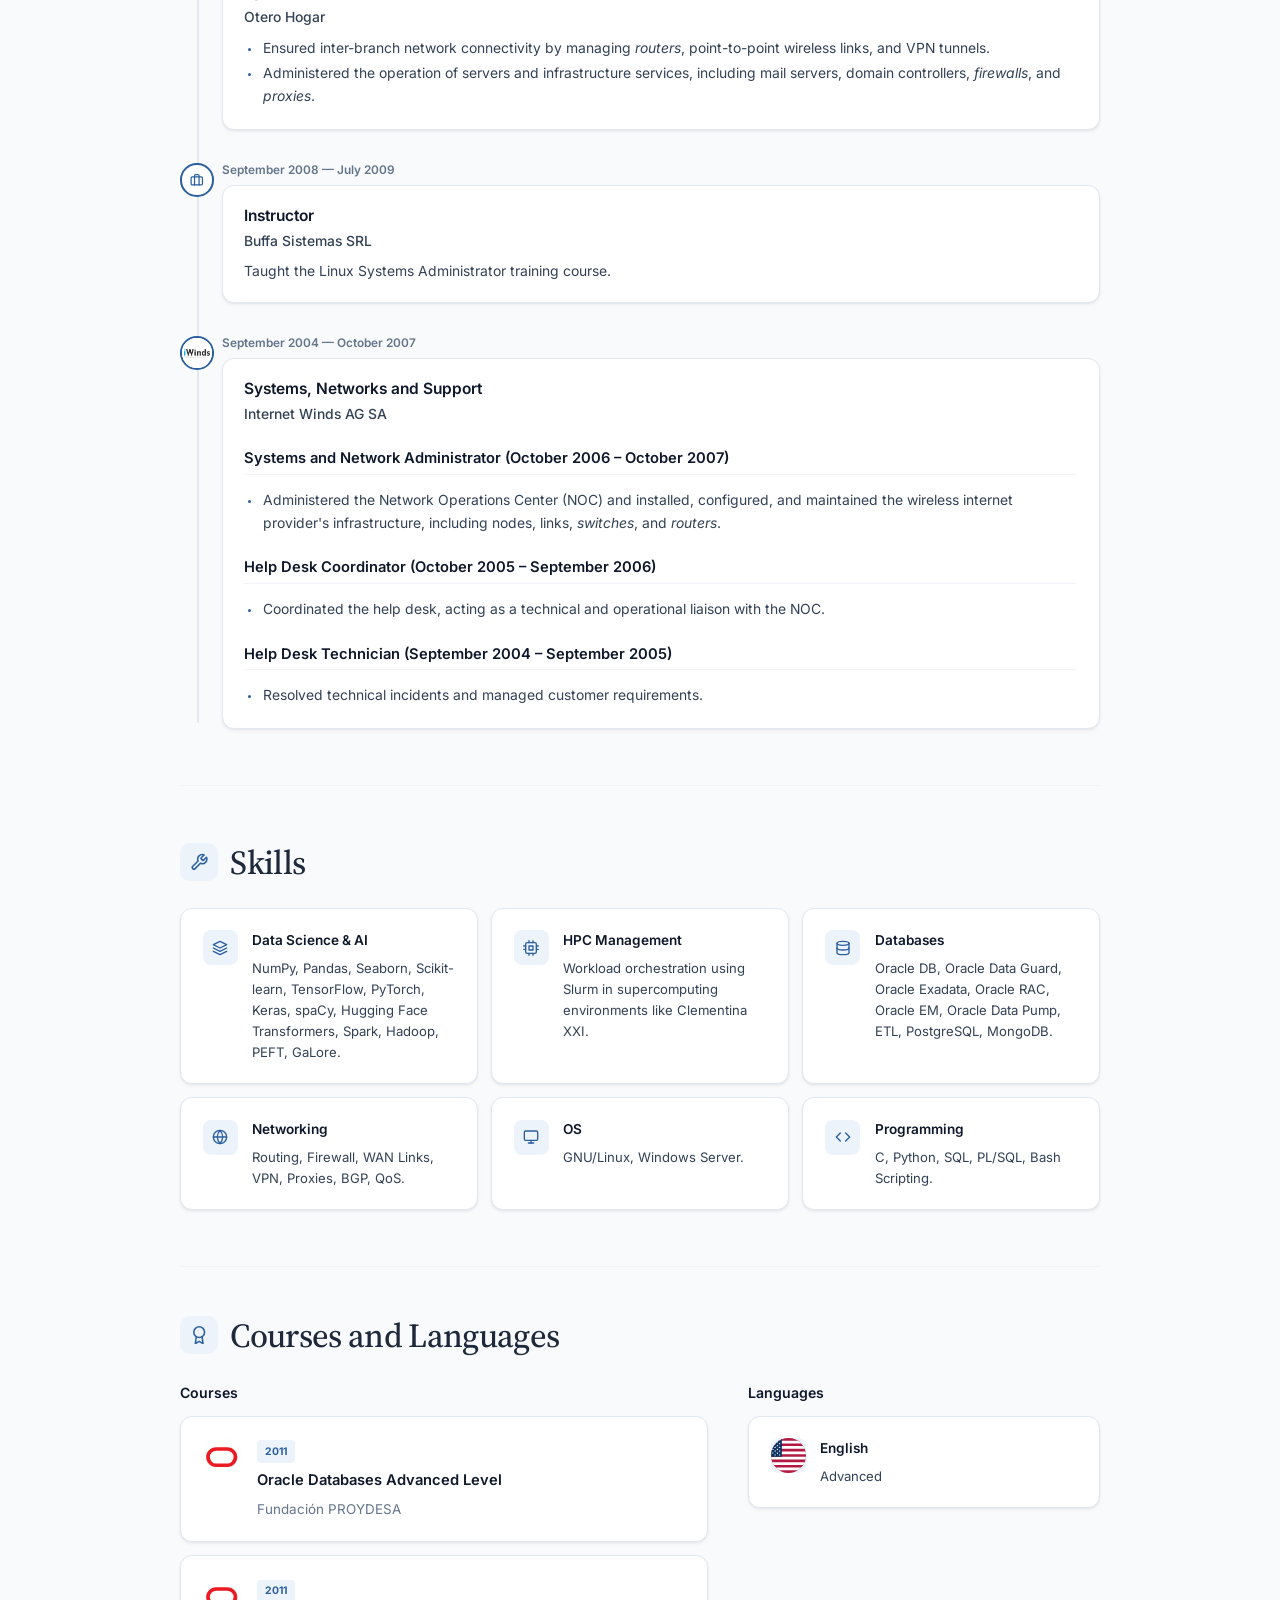
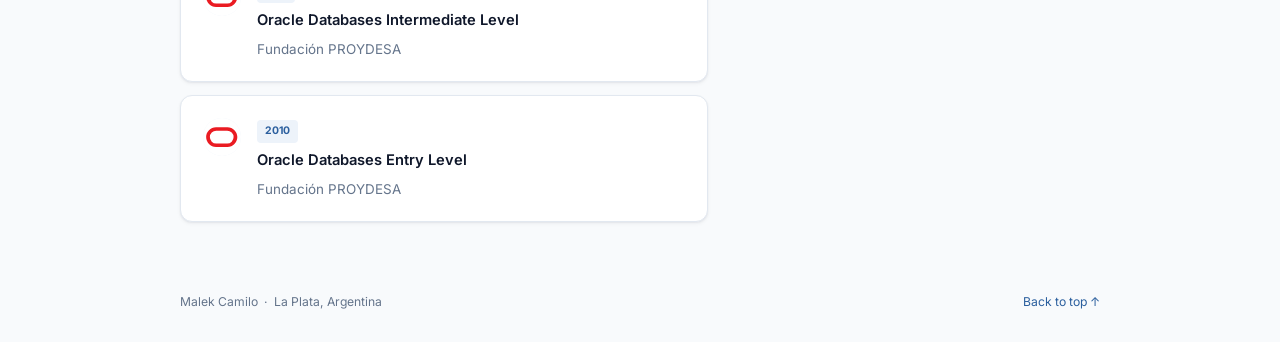
==== commit bd29dc00: "Publicar CV rev0.6 Correcciones de redacción en español e inglés.  Co-Authored-By: Claude Opus 5.5 <" ====
--- a/en.html
+++ b/en.html
@@ -45,8 +45,8 @@
     <section id="perfil" class="section profile-section"><div class="section-heading"><span class="section-icon"><span class="icon"><svg viewBox="0 0 24 24"><path d="M20 21v-2a4 4 0 0 0-4-4H8a4 4 0 0 0-4 4v2"/><circle cx="12" cy="7" r="4"/></svg></span></span><h2>About Me</h2></div><div class="profile-copy"><p>Machine Learning Professor at the National University of Luján (UNLu), with postgraduate studies in data intelligence and natural language processing (NLP). My academic activity focuses on open language models and their adaptation to specific domains.</p><p>My thesis work, “Efficient Adaptation Strategies for Open Language Models”, compares full fine-tuning (FFT), PEFT techniques (LoRA, QLoRA, DoRA, and QDoRA), and GaLore on <em>Transformer</em>-based models, through experiments in the Clementina XXI HPC environment.</p><p>I also have over 25 years of IT experience, especially in the administration and optimization of Oracle databases, networks, and Linux/Windows systems.</p></div></section>
 <section id="formacion" class="section"><div class="section-heading"><span class="section-icon"><span class="icon"><svg viewBox="0 0 24 24"><path d="M22 10v6M2 10l10-5 10 5-10 5z"/><path d="M6 12v5c0 1.66 2.69 3 6 3s6-1.34 6-3v-5"/></svg></span></span><h2>Education</h2></div><div class="education-grid"><article class="education-card featured-card"><span class="edu-icon"><img src="assets/info_unlp.png" alt="UNLP" style="width: 100%; height: 100%; object-fit: contain; border-radius: 50%; background: white; padding: 2px; box-sizing: border-box;"></span><div class="edu-content"><span class="year">2026</span><h3>Master in Data Intelligence Oriented to Big Data</h3><p>UNLP</p></div></article><article class="education-card"><span class="edu-icon"><img src="assets/info_unlp.png" alt="UNLP" style="width: 100%; height: 100%; object-fit: contain; border-radius: 50%; background: white; padding: 2px; box-sizing: border-box;"></span><div class="edu-content"><span class="year">2023</span><h3>Specialization in Data Intelligence Oriented to Big Data</h3><p>UNLP</p></div></article><article class="education-card"><span class="edu-icon"><img src="assets/info_unlp.png" alt="UNLP" style="width: 100%; height: 100%; object-fit: contain; border-radius: 50%; background: white; padding: 2px; box-sizing: border-box;"></span><div class="edu-content"><span class="year">2022</span><h3>Bachelor in Computer Science</h3><p>UNLP</p></div></article><article class="education-card"><span class="edu-icon"><img src="assets/info_unlp.png" alt="UNLP" style="width: 100%; height: 100%; object-fit: contain; border-radius: 50%; background: white; padding: 2px; box-sizing: border-box;"></span><div class="edu-content"><span class="year">2011</span><h3>Computer Analyst</h3><p>UNLP</p></div></article></div></section>
 <section id="publicaciones" class="section"><div class="section-heading"><span class="section-icon"><span class="icon"><svg viewBox="0 0 24 24"><path d="M14 2H6a2 2 0 0 0-2 2v16a2 2 0 0 0 2 2h12a2 2 0 0 0 2-2V8z"/><polyline points="14 2 14 8 20 8"/><line x1="16" y1="13" x2="8" y2="13"/><line x1="16" y1="17" x2="8" y2="17"/><polyline points="10 9 9 9 8 9"/></svg></span></span><h2>Publications</h2></div><div class="publication-list"><article class="publication-card"><div class="publication-meta"><span>2026</span><span>Conference Papers</span></div><h3>Performance vs. Efficiency in Domain-Specific LLM Adaptation: A Comparative Study of Full Fine-Tuning and LoRA on Real-World Data</h3><p class="authors"><strong>Malek Camilo</strong>, Juan Manuel Fernández, Marcelo Errecalde</p><p><em>In the proceedings of the <strong>XIV Jornadas de Cloud Computing, Big Data &amp; Emerging Topics</strong> (JCC-BD&amp;ET)</em></p></article><article class="publication-card"><div class="publication-meta"><span>2026</span><span>Poster</span></div><h3>Parameter Efficiency or Efficient Full Fine-Tuning?</h3><p class="authors"><strong>Malek Camilo</strong>, Juan Manuel Fernández, Marcelo Errecalde</p><p><em>Poster presented at <strong>Second South American NLP School</strong></em> (SANLPS 2026)</p></article><article class="publication-card"><div class="publication-meta"><span>2026</span><span>Journal Articles</span></div><h3>Advanced PEFT Methods in Domain-Specific LLM Adaptation: An Empirical Comparison Involving LoRA, DoRA, QLoRA, and QDoRA</h3><p class="authors"><strong>Malek Camilo</strong>, Juan Manuel Fernández, Marcelo Errecalde</p><p><em>Article under review in the journal <strong>Journal of Computer Science &amp; Technology</strong></em> (JCS&amp;T)</p></article></div></section>
-<section id="experiencia" class="section"><div class="section-heading"><span class="section-icon"><span class="icon"><svg viewBox="0 0 24 24"><rect x="2" y="7" width="20" height="14" rx="2" ry="2"/><path d="M16 21V5a2 2 0 0 0-2-2h-4a2 2 0 0 0-2 2v16"/></svg></span></span><h2>Experience</h2></div><div class="timeline"><article class="timeline-item"><span class="timeline-badge"><img src="assets/unlu.png" alt="Universidad Nacional de Luján" style="width: 100%; height: 100%; object-fit: contain; border-radius: 50%; background: white; padding: 2px; box-sizing: border-box;"></span><div class="timeline-date">September 2026 — Present</div><div class="timeline-content featured-card"><h3>Head Teaching Assistant</h3><p class="organization">Universidad Nacional de Luján</p><p>Computing Division, Department of Basic Sciences.</p><ul><li>Machine Learning.</li><li>Capstone Project.</li></ul></div></article><article class="timeline-item"><span class="timeline-badge"><img src="assets/pjn.png" alt="Poder Judicial de la Nación Argentina" style="width: 100%; height: 100%; object-fit: contain; border-radius: 50%; background: white; padding: 2px; box-sizing: border-box;"></span><div class="timeline-date">October 2017 — Present</div><div class="timeline-content featured-card"><h3>Oracle Database Administrator</h3><p class="organization">Poder Judicial de la Nación Argentina</p><p>Magistrates Council, General Directorate of Technology.</p><ul><li>Administer installation, configuration, patching, upgrades, tuning, and incident resolution on Oracle 11g and 19c databases.</li><li>Deploy and maintain Oracle Enterprise Manager (OEM) 13c infrastructure.</li><li>Implement and manage high availability and disaster recovery environments using Oracle Data Guard.</li><li>Plan and execute periodic database engine <em>upgrades</em> (including migrations from 11g to 19c).</li></ul></div></article><article class="timeline-item"><span class="timeline-badge"><img src="assets/cespi_logo.png" alt="Universidad Nacional de La Plata" style="width: 100%; height: 100%; object-fit: contain; border-radius: 50%; background: white; padding: 2px; box-sizing: border-box;"></span><div class="timeline-date">November 2010 — September 2017</div><div class="timeline-content"><h3>Database and Systems Administrator</h3><p class="organization">Universidad Nacional de La Plata</p><p>CeSPI</p><ul><li>Managed Oracle database environments, planning and executing upgrades, migrations, and scheduled maintenance.</li><li>Installed, configured, and resolved operational incidents in physical hardware infrastructures and virtualized environments.</li><li>Administered network topology, Linux server clusters, and virtualization platforms (Oracle VM, Xen, Linux KVM).</li></ul></div></article><article class="timeline-item"><span class="timeline-badge"><img src="assets/senasa.png" alt="Senasa" style="width: 100%; height: 100%; object-fit: contain; border-radius: 50%; background: white; padding: 2px; box-sizing: border-box;"></span><div class="timeline-date">November 2010 — September 2017</div><div class="timeline-content"><h3>Oracle Database Administrator</h3><p class="organization">Senasa</p><ul><li>Migrated the production database from PostgreSQL to Oracle.</li><li>Executed the Oracle database <em>upgrade</em> from version 11g to 19c.</li><li>Migrated the database architecture from traditional environments (non-CDB) to multitenant architecture (CDB/PDB).</li><li>Installed, configured, applied patches, optimized (<em>tuning</em>), and resolved operational incidents on Oracle 11g and 19c databases.</li></ul></div></article><article class="timeline-item"><span class="timeline-badge"><img src="assets/oterohogar_logo.png" alt="Otero Hogar" style="width: 100%; height: 100%; object-fit: contain; border-radius: 50%; background: white; padding: 2px; box-sizing: border-box;"></span><div class="timeline-date">November 2007 — October 2010</div><div class="timeline-content"><h3>Systems and Network Administrator</h3><p class="organization">Otero Hogar</p><ul><li>Ensured inter-branch network connectivity by managing <em>routers</em>, point-to-point wireless links, and VPN tunnels.</li><li>Administered the operation of servers and infrastructure services, including mail servers, domain controllers, <em>firewalls</em>, and <em>proxies</em>.</li></ul></div></article><article class="timeline-item"><span class="timeline-badge"><img src="assets/buffa_sistemas_s_r_l__logo.png" alt="Buffa Sistemas S.R.L." style="width: 100%; height: 100%; object-fit: contain; border-radius: 50%; background: white; padding: 2px; box-sizing: border-box;"></span><div class="timeline-date">September 2008 — July 2009</div><div class="timeline-content"><h3>Instructor</h3><p class="organization">Buffa Sistemas S.R.L.</p><p>Taught the Linux Systems Administrator training course.</p></div></article><article class="timeline-item"><span class="timeline-badge"><img src="assets/iwinds_logo.png" alt="Internet Winds AG SA" style="width: 100%; height: 100%; object-fit: contain; border-radius: 50%; background: white; padding: 2px; box-sizing: border-box;"></span><div class="timeline-date">September 2004 — October 2007</div><div class="timeline-content"><h3>Systems, networks and support</h3><p class="organization">Internet Winds AG SA</p><p><em>Systems and Network Administrator (October 2006 - October 2007)</em></p><ul><li>Administered the Network Operations Center (NOC) and installed, configured, and maintained the wireless internet provider&#x27;s infrastructure, including nodes, links, <em>switches</em>, and <em>routers</em>.</li></ul><p><em>Help Desk Coordinator (October 2005 - September 2006)</em></p><ul><li>Coordinated the help desk, acting as a technical and operational liaison with the NOC.</li></ul><p><em>Help Desk Technician (September 2004 - September 2005)</em></p><ul><li>Resolved technical incidents and managed customer requirements.</li></ul></div></article></div></section>
-<section id="habilidades" class="section"><div class="section-heading"><span class="section-icon"><span class="icon"><svg viewBox="0 0 24 24"><path d="M14.7 6.3a1 1 0 0 0 0 1.4l1.6 1.6a1 1 0 0 0 1.4 0l3.77-3.77a6 6 0 0 1-7.94 7.94l-6.91 6.91a2.12 2.12 0 0 1-3-3l6.91-6.91a6 6 0 0 1 7.94-7.94l-3.76 3.76z"/></svg></span></span><h2>Skills</h2></div><div class="skills-grid"><article class="skill-card"><span class="skill-icon"><span class="icon"><svg viewBox="0 0 24 24"><path d="M12 2L2 7l10 5 10-5-10-5z"/><path d="M2 17l10 5 10-5"/><path d="M2 12l10 5 10-5"/></svg></span></span><div class="skill-content"><h3>Data Science &amp; AI</h3><p>NumPy, Pandas, Seaborn, Scikit-learn, TensorFlow, PyTorch, Keras, spaCy, Hugging Face Transformers, Spark, Hadoop, PEFT, GaLore.</p></div></article><article class="skill-card"><span class="skill-icon"><span class="icon"><svg viewBox="0 0 24 24"><rect x="4" y="4" width="16" height="16" rx="2" ry="2"/><rect x="9" y="9" width="6" height="6"/><line x1="9" y1="1" x2="9" y2="4"/><line x1="15" y1="1" x2="15" y2="4"/><line x1="9" y1="20" x2="9" y2="23"/><line x1="15" y1="20" x2="15" y2="23"/><line x1="20" y1="9" x2="23" y2="9"/><line x1="20" y1="14" x2="23" y2="14"/><line x1="1" y1="9" x2="4" y2="9"/><line x1="1" y1="14" x2="4" y2="14"/></svg></span></span><div class="skill-content"><h3>HPC Management</h3><p>Workload orchestration using Slurm in supercomputing environments like Clementina XXI.</p></div></article><article class="skill-card"><span class="skill-icon"><span class="icon"><svg viewBox="0 0 24 24"><ellipse cx="12" cy="5" rx="9" ry="3"/><path d="M21 12c0 1.66-4 3-9 3s-9-1.34-9-3"/><path d="M3 5v14c0 1.66 4 3 9 3s9-1.34 9-3V5"/></svg></span></span><div class="skill-content"><h3>Databases</h3><p>Oracle DB, Oracle Data Guard, Oracle Exadata, Oracle RAC, Oracle EM, Oracle Data Pump, ETL, PostgreSQL, MongoDB.</p></div></article><article class="skill-card"><span class="skill-icon"><span class="icon"><svg viewBox="0 0 24 24"><circle cx="12" cy="12" r="10"/><line x1="2" y1="12" x2="22" y2="12"/><path d="M12 2a15.3 15.3 0 0 1 4 10 15.3 15.3 0 0 1-4 10 15.3 15.3 0 0 1-4-10 15.3 15.3 0 0 1 4-10z"/></svg></span></span><div class="skill-content"><h3>Networking</h3><p>Routing, Firewall, Enlaces, VPN, Proxies, BGP, QoS.</p></div></article><article class="skill-card"><span class="skill-icon"><span class="icon"><svg viewBox="0 0 24 24"><rect x="2" y="3" width="20" height="14" rx="2" ry="2"/><line x1="8" y1="21" x2="16" y2="21"/><line x1="12" y1="17" x2="12" y2="21"/></svg></span></span><div class="skill-content"><h3>OS</h3><p>GNU/Linux, Windows Server.</p></div></article><article class="skill-card"><span class="skill-icon"><span class="icon"><svg viewBox="0 0 24 24"><polyline points="16 18 22 12 16 6"/><polyline points="8 6 2 12 8 18"/></svg></span></span><div class="skill-content"><h3>Programming</h3><p>C, Python, SQL, PL/SQL, Bash Scripting.</p></div></article></div></section>
+<section id="experiencia" class="section"><div class="section-heading"><span class="section-icon"><span class="icon"><svg viewBox="0 0 24 24"><rect x="2" y="7" width="20" height="14" rx="2" ry="2"/><path d="M16 21V5a2 2 0 0 0-2-2h-4a2 2 0 0 0-2 2v16"/></svg></span></span><h2>Experience</h2></div><div class="timeline"><article class="timeline-item"><span class="timeline-badge"><img src="assets/unlu.png" alt="Universidad Nacional de Luján" style="width: 100%; height: 100%; object-fit: contain; border-radius: 50%; background: white; padding: 2px; box-sizing: border-box;"></span><div class="timeline-date">September 2026 — Present</div><div class="timeline-content featured-card"><h3>Head Teaching Assistant</h3><p class="organization">Universidad Nacional de Luján</p><p>Computing Division, Department of Basic Sciences.</p><ul><li>Machine Learning.</li><li>Capstone Project.</li></ul></div></article><article class="timeline-item"><span class="timeline-badge"><img src="assets/pjn.png" alt="Poder Judicial de la Nación Argentina" style="width: 100%; height: 100%; object-fit: contain; border-radius: 50%; background: white; padding: 2px; box-sizing: border-box;"></span><div class="timeline-date">October 2017 — Present</div><div class="timeline-content featured-card"><h3>Oracle Database Administrator</h3><p class="organization">Poder Judicial de la Nación Argentina</p><p>Magistrates Council, General Directorate of Technology.</p><ul><li>Administer installation, configuration, patching, upgrades, tuning, and incident resolution on Oracle 11g and 19c databases.</li><li>Deploy and maintain Oracle Enterprise Manager (OEM) 13c infrastructure.</li><li>Implement and manage high availability and disaster recovery environments using Oracle Data Guard.</li><li>Plan and execute periodic database engine <em>upgrades</em> (including migrations from 11g to 19c).</li></ul></div></article><article class="timeline-item"><span class="timeline-badge"><img src="assets/cespi_logo.png" alt="Universidad Nacional de La Plata" style="width: 100%; height: 100%; object-fit: contain; border-radius: 50%; background: white; padding: 2px; box-sizing: border-box;"></span><div class="timeline-date">November 2010 — September 2017</div><div class="timeline-content"><h3>Database and Systems Administrator</h3><p class="organization">Universidad Nacional de La Plata</p><p>CeSPI</p><ul><li>Managed Oracle database environments, planning and executing upgrades, migrations, and scheduled maintenance.</li><li>Installed, configured, and resolved operational incidents in physical hardware infrastructures and virtualized environments.</li><li>Administered network topology, Linux server clusters, and virtualization platforms (Oracle VM, Xen, Linux KVM).</li></ul></div></article><article class="timeline-item"><span class="timeline-badge"><img src="assets/senasa.png" alt="Senasa" style="width: 100%; height: 100%; object-fit: contain; border-radius: 50%; background: white; padding: 2px; box-sizing: border-box;"></span><div class="timeline-date">November 2010 — September 2017</div><div class="timeline-content"><h3>Oracle Database Administrator</h3><p class="organization">Senasa</p><ul><li>Migrated the production database from PostgreSQL to Oracle.</li><li>Executed Oracle database <em>upgrades</em>.</li><li>Migrated the database architecture from traditional environments (non-CDB) to multitenant architecture (CDB/PDB).</li><li>Installed, configured, applied patches, optimized (<em>tuning</em>), and resolved operational incidents on Oracle databases.</li></ul></div></article><article class="timeline-item"><span class="timeline-badge"><img src="assets/oterohogar_logo.png" alt="Otero Hogar" style="width: 100%; height: 100%; object-fit: contain; border-radius: 50%; background: white; padding: 2px; box-sizing: border-box;"></span><div class="timeline-date">November 2007 — October 2010</div><div class="timeline-content"><h3>Systems and Network Administrator</h3><p class="organization">Otero Hogar</p><ul><li>Ensured inter-branch network connectivity by managing <em>routers</em>, point-to-point wireless links, and VPN tunnels.</li><li>Administered the operation of servers and infrastructure services, including mail servers, domain controllers, <em>firewalls</em>, and <em>proxies</em>.</li></ul></div></article><article class="timeline-item"><span class="timeline-badge"><span class="icon"><svg viewBox="0 0 24 24"><rect x="2" y="7" width="20" height="14" rx="2" ry="2"/><path d="M16 21V5a2 2 0 0 0-2-2h-4a2 2 0 0 0-2 2v16"/></svg></span></span><div class="timeline-date">September 2008 — July 2009</div><div class="timeline-content"><h3>Instructor</h3><p class="organization">Buffa Sistemas SRL</p><p>Taught the Linux Systems Administrator training course.</p></div></article><article class="timeline-item"><span class="timeline-badge"><img src="assets/iwinds_logo.png" alt="Internet Winds AG SA" style="width: 100%; height: 100%; object-fit: contain; border-radius: 50%; background: white; padding: 2px; box-sizing: border-box;"></span><div class="timeline-date">September 2004 — October 2007</div><div class="timeline-content"><h3>Systems, Networks and Support</h3><p class="organization">Internet Winds AG SA</p><p><em>Systems and Network Administrator (October 2006 – October 2007)</em></p><ul><li>Administered the Network Operations Center (NOC) and installed, configured, and maintained the wireless internet provider&#x27;s infrastructure, including nodes, links, <em>switches</em>, and <em>routers</em>.</li></ul><p><em>Help Desk Coordinator (October 2005 – September 2006)</em></p><ul><li>Coordinated the help desk, acting as a technical and operational liaison with the NOC.</li></ul><p><em>Help Desk Technician (September 2004 – September 2005)</em></p><ul><li>Resolved technical incidents and managed customer requirements.</li></ul></div></article></div></section>
+<section id="habilidades" class="section"><div class="section-heading"><span class="section-icon"><span class="icon"><svg viewBox="0 0 24 24"><path d="M14.7 6.3a1 1 0 0 0 0 1.4l1.6 1.6a1 1 0 0 0 1.4 0l3.77-3.77a6 6 0 0 1-7.94 7.94l-6.91 6.91a2.12 2.12 0 0 1-3-3l6.91-6.91a6 6 0 0 1 7.94-7.94l-3.76 3.76z"/></svg></span></span><h2>Skills</h2></div><div class="skills-grid"><article class="skill-card"><span class="skill-icon"><span class="icon"><svg viewBox="0 0 24 24"><path d="M12 2L2 7l10 5 10-5-10-5z"/><path d="M2 17l10 5 10-5"/><path d="M2 12l10 5 10-5"/></svg></span></span><div class="skill-content"><h3>Data Science &amp; AI</h3><p>NumPy, Pandas, Seaborn, Scikit-learn, TensorFlow, PyTorch, Keras, spaCy, Hugging Face Transformers, Spark, Hadoop, PEFT, GaLore.</p></div></article><article class="skill-card"><span class="skill-icon"><span class="icon"><svg viewBox="0 0 24 24"><rect x="4" y="4" width="16" height="16" rx="2" ry="2"/><rect x="9" y="9" width="6" height="6"/><line x1="9" y1="1" x2="9" y2="4"/><line x1="15" y1="1" x2="15" y2="4"/><line x1="9" y1="20" x2="9" y2="23"/><line x1="15" y1="20" x2="15" y2="23"/><line x1="20" y1="9" x2="23" y2="9"/><line x1="20" y1="14" x2="23" y2="14"/><line x1="1" y1="9" x2="4" y2="9"/><line x1="1" y1="14" x2="4" y2="14"/></svg></span></span><div class="skill-content"><h3>HPC Management</h3><p>Workload orchestration using Slurm in supercomputing environments like Clementina XXI.</p></div></article><article class="skill-card"><span class="skill-icon"><span class="icon"><svg viewBox="0 0 24 24"><ellipse cx="12" cy="5" rx="9" ry="3"/><path d="M21 12c0 1.66-4 3-9 3s-9-1.34-9-3"/><path d="M3 5v14c0 1.66 4 3 9 3s9-1.34 9-3V5"/></svg></span></span><div class="skill-content"><h3>Databases</h3><p>Oracle DB, Oracle Data Guard, Oracle Exadata, Oracle RAC, Oracle EM, Oracle Data Pump, ETL, PostgreSQL, MongoDB.</p></div></article><article class="skill-card"><span class="skill-icon"><span class="icon"><svg viewBox="0 0 24 24"><circle cx="12" cy="12" r="10"/><line x1="2" y1="12" x2="22" y2="12"/><path d="M12 2a15.3 15.3 0 0 1 4 10 15.3 15.3 0 0 1-4 10 15.3 15.3 0 0 1-4-10 15.3 15.3 0 0 1 4-10z"/></svg></span></span><div class="skill-content"><h3>Networking</h3><p>Routing, Firewall, WAN Links, VPN, Proxies, BGP, QoS.</p></div></article><article class="skill-card"><span class="skill-icon"><span class="icon"><svg viewBox="0 0 24 24"><rect x="2" y="3" width="20" height="14" rx="2" ry="2"/><line x1="8" y1="21" x2="16" y2="21"/><line x1="12" y1="17" x2="12" y2="21"/></svg></span></span><div class="skill-content"><h3>OS</h3><p>GNU/Linux, Windows Server.</p></div></article><article class="skill-card"><span class="skill-icon"><span class="icon"><svg viewBox="0 0 24 24"><polyline points="16 18 22 12 16 6"/><polyline points="8 6 2 12 8 18"/></svg></span></span><div class="skill-content"><h3>Programming</h3><p>C, Python, SQL, PL/SQL, Bash Scripting.</p></div></article></div></section>
 <section id="cursos" class="section compact-section"><div class="section-heading"><span class="section-icon"><span class="icon"><svg viewBox="0 0 24 24"><circle cx="12" cy="8" r="7"/><polyline points="8.21 13.89 7 23 12 20 17 23 15.79 13.88"/></svg></span></span><h2>Courses and Languages</h2></div><div class="two-column"><div><h3 class="subheading">Courses</h3><div style="display: grid; gap: .85rem;"><article class="education-card"><span class="edu-icon"><img src="assets/oracle_logo.svg" alt="Oracle Logo" style="width: 100%; height: 100%; object-fit: contain; border-radius: 50%; background: white; padding: 2px; box-sizing: border-box;"></span><div class="edu-content"><span class="year">2011</span><h3>Oracle Databases Advanced Level</h3><p>Fundación PROYDESA</p></div></article><article class="education-card"><span class="edu-icon"><img src="assets/oracle_logo.svg" alt="Oracle Logo" style="width: 100%; height: 100%; object-fit: contain; border-radius: 50%; background: white; padding: 2px; box-sizing: border-box;"></span><div class="edu-content"><span class="year">2011</span><h3>Oracle Databases Intermediate Level</h3><p>Fundación PROYDESA</p></div></article><article class="education-card"><span class="edu-icon"><img src="assets/oracle_logo.svg" alt="Oracle Logo" style="width: 100%; height: 100%; object-fit: contain; border-radius: 50%; background: white; padding: 2px; box-sizing: border-box;"></span><div class="edu-content"><span class="year">2010</span><h3>Oracle Databases Entry Level</h3><p>Fundación PROYDESA</p></div></article></div></div><div><h3 class="subheading">Languages</h3><div style="display: grid; gap: .85rem;"><article class="skill-card"><span class="skill-icon"><img src="assets/us_flag.svg" alt="US Flag" style="width: 100%; height: 100%; object-fit: cover; border-radius: 50%; background: white; padding: 0; box-sizing: border-box;"></span><div class="skill-content"><h3>English</h3><p>Advanced</p></div></article></div></div></div></section>
   </main>
 
